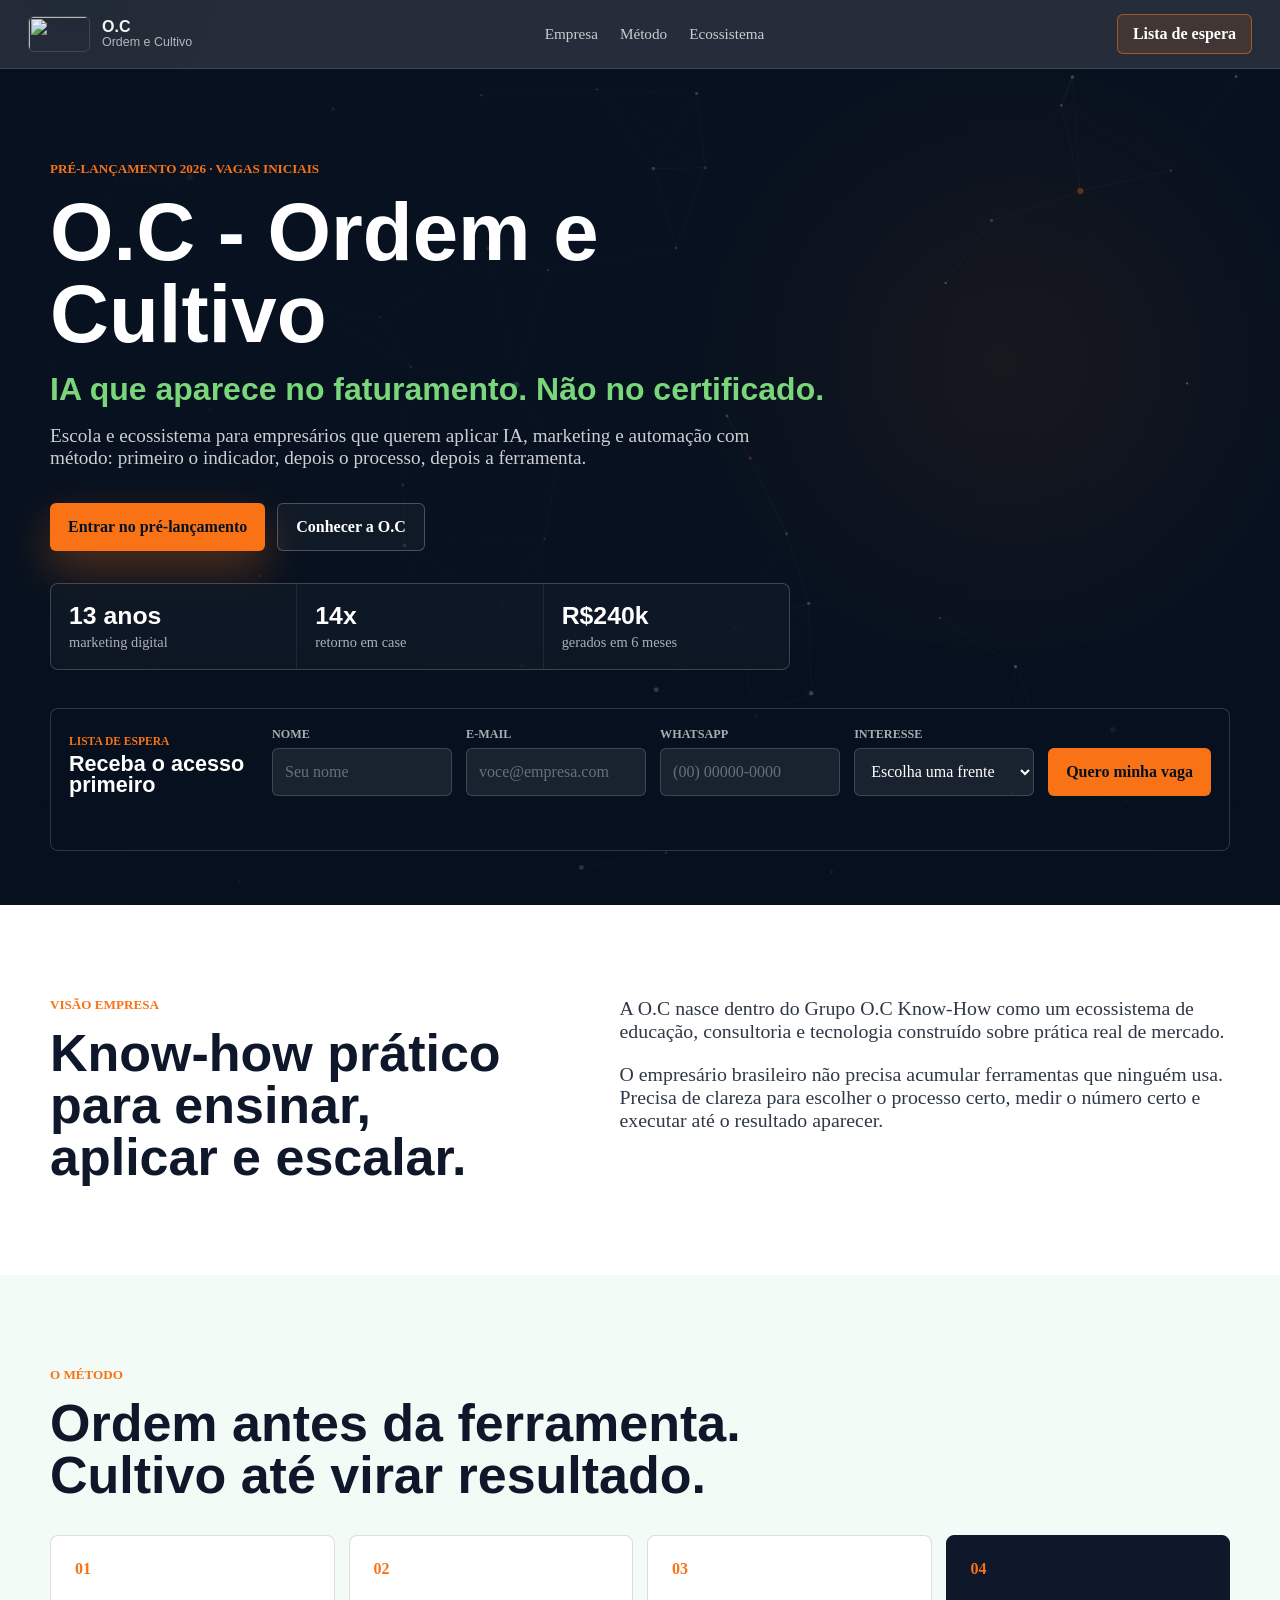
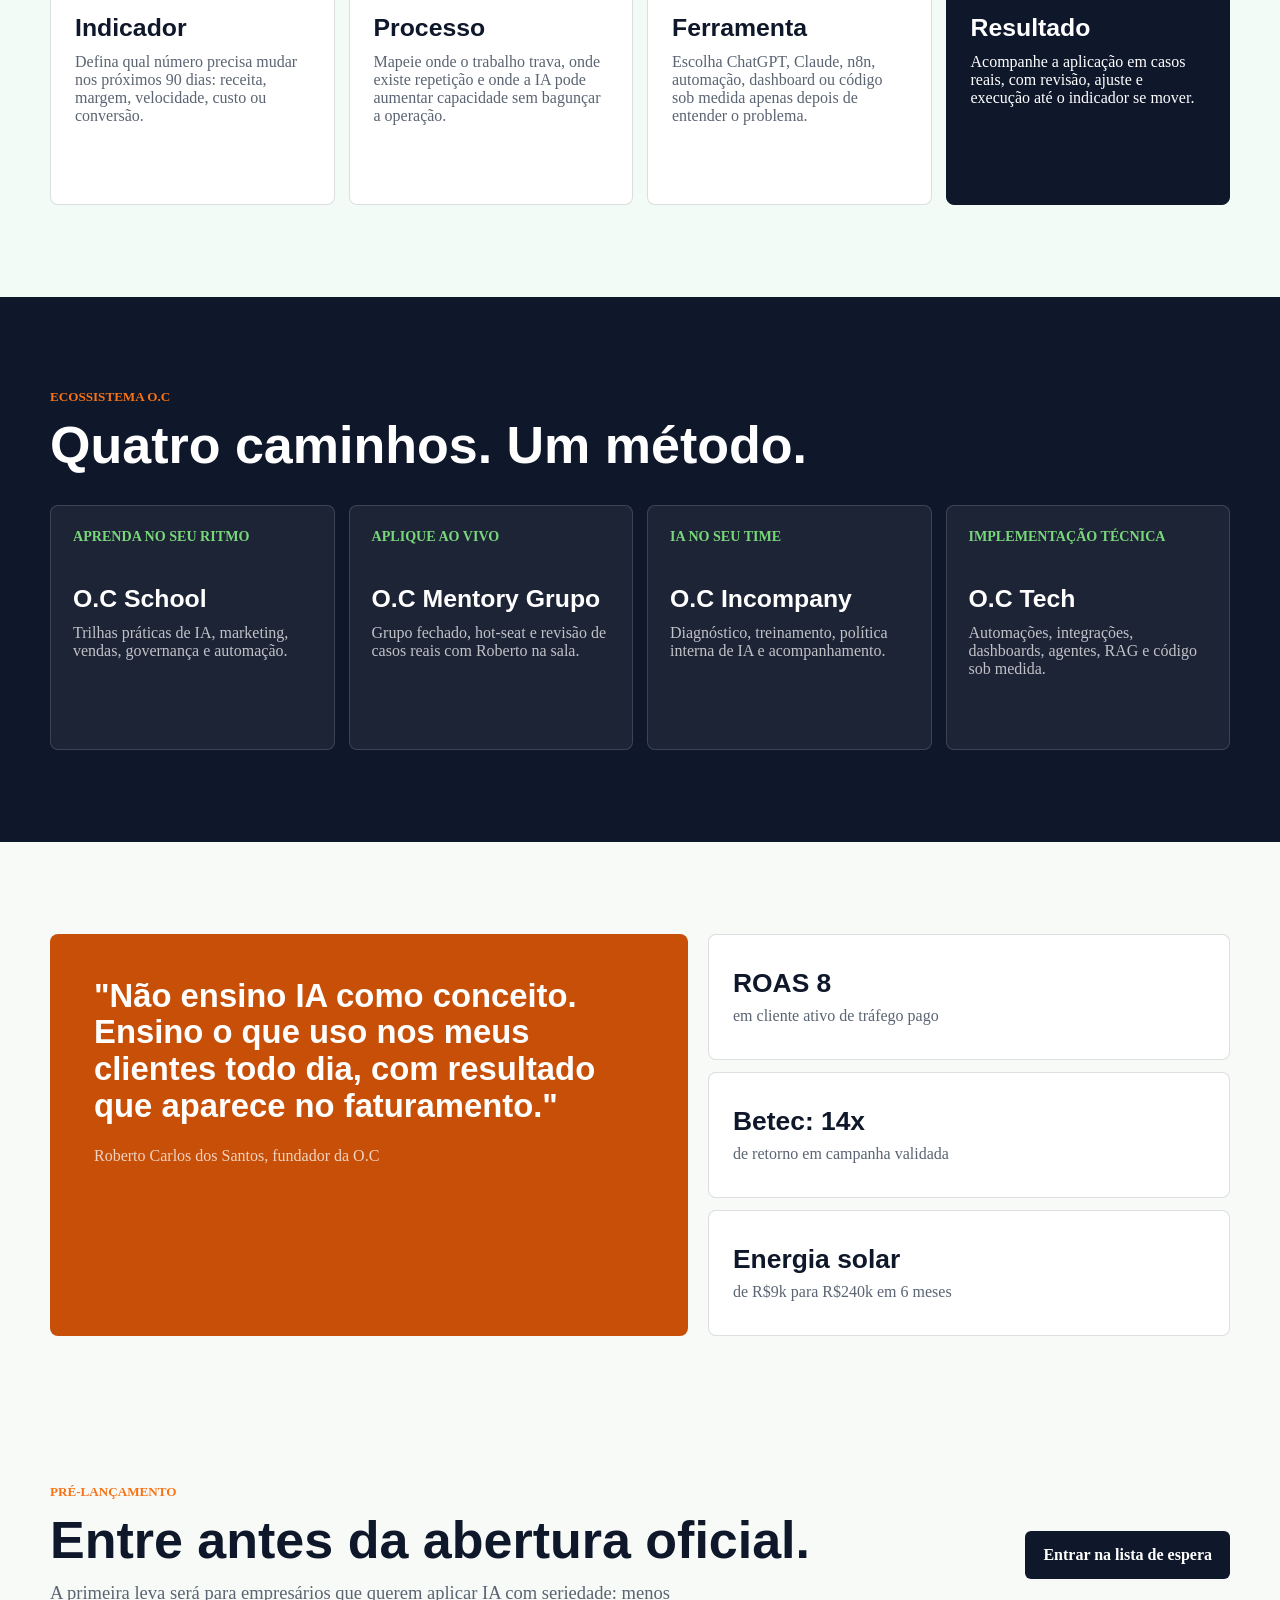
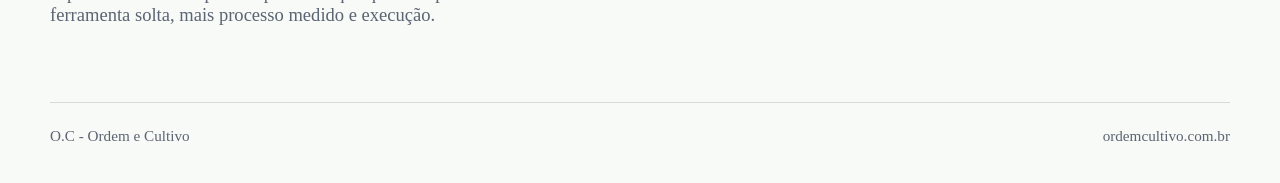
==== index.html @ 0fa4648e "Add files via upload" ====
<!doctype html>
<html lang="pt-BR">
  <head>
    <meta charset="utf-8">
    <meta name="viewport" content="width=device-width, initial-scale=1">
    <title>O.C - Ordem e Cultivo | Pré-lançamento</title>
    <meta
      name="description"
      content="O.C - Ordem e Cultivo: escola de IA, marketing e execução para empresários que querem aplicar, medir e crescer."
    >
    <meta name="theme-color" content="#0f172a">
    <link rel="preload" href="assets/logooc_ia.jpg" as="image">
    <link rel="stylesheet" href="styles.css">
  </head>
  <body>
    <a class="skip-link" href="#prelaunch">Ir para inscrição</a>

    <header class="site-header" aria-label="Cabeçalho">
      <a class="brand" href="#top" aria-label="O.C Ordem e Cultivo">
        <img class="brand-mark" src="assets/logooc_ia.jpg" alt="">
        <span class="brand-copy">
          <strong>O.C</strong>
          <span>Ordem e Cultivo</span>
        </span>
      </a>

      <nav class="site-nav" aria-label="Principal">
        <a href="#empresa">Empresa</a>
        <a href="#metodo">Método</a>
        <a href="#ecossistema">Ecossistema</a>
      </nav>

      <a class="nav-cta" href="#prelaunch">Lista de espera</a>
    </header>

    <main id="top">
      <section class="hero" aria-labelledby="hero-title">
        <canvas id="signalCanvas" class="signal-canvas" aria-hidden="true"></canvas>
        <div class="hero-shade" aria-hidden="true"></div>

        <div class="hero-inner">
          <div class="hero-copy">
            <p class="eyebrow">Pré-lançamento 2026 · vagas iniciais</p>
            <h1 id="hero-title">O.C - Ordem e Cultivo</h1>
            <p class="hero-statement">IA que aparece no faturamento. Não no certificado.</p>
            <p class="hero-text">
              Escola e ecossistema para empresários que querem aplicar IA, marketing e automação com método:
              primeiro o indicador, depois o processo, depois a ferramenta.
            </p>

            <div class="hero-actions" aria-label="Ações principais">
              <a class="primary-button" href="#prelaunch">Entrar no pré-lançamento</a>
              <a class="ghost-button" href="#empresa">Conhecer a O.C</a>
            </div>

            <dl class="metric-strip" aria-label="Provas de autoridade">
              <div>
                <dt>13 anos</dt>
                <dd>marketing digital</dd>
              </div>
              <div>
                <dt>14x</dt>
                <dd>retorno em case</dd>
              </div>
              <div>
                <dt>R$240k</dt>
                <dd>gerados em 6 meses</dd>
              </div>
            </dl>
          </div>

          <form id="prelaunch" class="lead-form" aria-label="Inscrição no pré-lançamento">
            <div class="form-head">
              <p class="form-kicker">Lista de espera</p>
              <h2>Receba o acesso primeiro</h2>
            </div>

            <label>
              <span>Nome</span>
              <input name="name" type="text" autocomplete="name" placeholder="Seu nome" required>
            </label>

            <label>
              <span>E-mail</span>
              <input name="email" type="email" autocomplete="email" placeholder="voce@empresa.com" required>
            </label>

            <label>
              <span>WhatsApp</span>
              <input name="phone" type="tel" autocomplete="tel" placeholder="(00) 00000-0000">
            </label>

            <label>
              <span>Interesse</span>
              <select name="interest" required>
                <option value="">Escolha uma frente</option>
                <option value="O.C School">O.C School</option>
                <option value="O.C Mentory Grupo">O.C Mentory Grupo</option>
                <option value="O.C Incompany">O.C Incompany</option>
                <option value="O.C Tech">O.C Tech</option>
              </select>
            </label>

            <button class="form-button" type="submit">Quero minha vaga</button>
            <p id="formStatus" class="form-status" role="status" aria-live="polite"></p>
          </form>
        </div>
      </section>

      <section id="empresa" class="section company-section" aria-labelledby="company-title">
        <div class="section-grid">
          <div>
            <p class="section-label">Visão empresa</p>
            <h2 id="company-title">Know-how prático para ensinar, aplicar e escalar.</h2>
          </div>
          <div class="section-copy">
            <p>
              A O.C nasce dentro do Grupo O.C Know-How como um ecossistema de educação,
              consultoria e tecnologia construído sobre prática real de mercado.
            </p>
            <p>
              O empresário brasileiro não precisa acumular ferramentas que ninguém usa.
              Precisa de clareza para escolher o processo certo, medir o número certo e executar
              até o resultado aparecer.
            </p>
          </div>
        </div>
      </section>

      <section id="metodo" class="section method-section" aria-labelledby="method-title">
        <div class="section-heading">
          <p class="section-label">O método</p>
          <h2 id="method-title">Ordem antes da ferramenta. Cultivo até virar resultado.</h2>
        </div>

        <div class="method-grid">
          <article class="method-card">
            <span class="card-index">01</span>
            <h3>Indicador</h3>
            <p>Defina qual número precisa mudar nos próximos 90 dias: receita, margem, velocidade, custo ou conversão.</p>
          </article>

          <article class="method-card">
            <span class="card-index">02</span>
            <h3>Processo</h3>
            <p>Mapeie onde o trabalho trava, onde existe repetição e onde a IA pode aumentar capacidade sem bagunçar a operação.</p>
          </article>

          <article class="method-card">
            <span class="card-index">03</span>
            <h3>Ferramenta</h3>
            <p>Escolha ChatGPT, Claude, n8n, automação, dashboard ou código sob medida apenas depois de entender o problema.</p>
          </article>

          <article class="method-card accent-card">
            <span class="card-index">04</span>
            <h3>Resultado</h3>
            <p>Acompanhe a aplicação em casos reais, com revisão, ajuste e execução até o indicador se mover.</p>
          </article>
        </div>
      </section>

      <section id="ecossistema" class="section ecosystem-section" aria-labelledby="ecosystem-title">
        <div class="ecosystem-header">
          <p class="section-label">Ecossistema O.C</p>
          <h2 id="ecosystem-title">Quatro caminhos. Um método.</h2>
        </div>

        <div class="product-rail" aria-label="Produtos O.C">
          <article class="product-card">
            <p>Aprenda no seu ritmo</p>
            <h3>O.C School</h3>
            <span>Trilhas práticas de IA, marketing, vendas, governança e automação.</span>
          </article>

          <article class="product-card">
            <p>Aplique ao vivo</p>
            <h3>O.C Mentory Grupo</h3>
            <span>Grupo fechado, hot-seat e revisão de casos reais com Roberto na sala.</span>
          </article>

          <article class="product-card">
            <p>IA no seu time</p>
            <h3>O.C Incompany</h3>
            <span>Diagnóstico, treinamento, política interna de IA e acompanhamento.</span>
          </article>

          <article class="product-card">
            <p>Implementação técnica</p>
            <h3>O.C Tech</h3>
            <span>Automações, integrações, dashboards, agentes, RAG e código sob medida.</span>
          </article>
        </div>
      </section>

      <section class="section proof-section" aria-label="Provas e posicionamento">
        <div class="proof-panel">
          <p class="quote">
            "Não ensino IA como conceito. Ensino o que uso nos meus clientes todo dia,
            com resultado que aparece no faturamento."
          </p>
          <p class="quote-author">Roberto Carlos dos Santos, fundador da O.C</p>
        </div>

        <div class="proof-list">
          <div>
            <strong>ROAS 8</strong>
            <span>em cliente ativo de tráfego pago</span>
          </div>
          <div>
            <strong>Betec: 14x</strong>
            <span>de retorno em campanha validada</span>
          </div>
          <div>
            <strong>Energia solar</strong>
            <span>de R$9k para R$240k em 6 meses</span>
          </div>
        </div>
      </section>

      <section class="final-cta" aria-labelledby="final-title">
        <div>
          <p class="section-label">Pré-lançamento</p>
          <h2 id="final-title">Entre antes da abertura oficial.</h2>
          <p>
            A primeira leva será para empresários que querem aplicar IA com seriedade:
            menos ferramenta solta, mais processo medido e execução.
          </p>
        </div>
        <a class="primary-button dark-button" href="#prelaunch">Entrar na lista de espera</a>
      </section>
    </main>

    <footer class="site-footer">
      <span>O.C - Ordem e Cultivo</span>
      <span>ordemcultivo.com.br</span>
    </footer>

    <script src="script.js"></script>
  </body>
</html>
---- styles.css ----
:root {
  --navy: #0f172a;
  --navy-deep: #07111f;
  --ink: #111827;
  --muted: #5b6472;
  --paper: #f7faf7;
  --white: #ffffff;
  --orange: #f97316;
  --orange-dark: #c84f08;
  --green: #79d67b;
  --line: rgba(15, 23, 42, 0.14);
  --shadow: 0 28px 90px rgba(7, 17, 31, 0.24);
}

* {
  box-sizing: border-box;
}

html {
  scroll-behavior: smooth;
}

body {
  margin: 0;
  color: var(--ink);
  background: var(--paper);
  font-family: "Aptos", "Segoe UI", system-ui, sans-serif;
  line-height: 1.5;
}

body,
button,
input,
select {
  font: inherit;
}

img {
  display: block;
  max-width: 100%;
}

a {
  color: inherit;
  text-decoration: none;
}

button {
  border: 0;
}

.skip-link {
  position: fixed;
  top: 12px;
  left: 12px;
  z-index: 50;
  transform: translateY(-180%);
  background: var(--white);
  color: var(--navy);
  padding: 10px 14px;
  border-radius: 6px;
  box-shadow: var(--shadow);
}

.skip-link:focus {
  transform: translateY(0);
}

.site-header {
  position: sticky;
  top: 0;
  z-index: 20;
  display: grid;
  grid-template-columns: auto 1fr auto;
  align-items: center;
  gap: 24px;
  padding: 14px 28px;
  color: var(--white);
  background: rgba(7, 17, 31, 0.88);
  border-bottom: 1px solid rgba(255, 255, 255, 0.12);
  backdrop-filter: blur(18px);
}

.brand {
  display: inline-flex;
  align-items: center;
  gap: 12px;
  min-width: 0;
}

.brand-mark {
  width: 62px;
  height: 36px;
  object-fit: cover;
  border-radius: 6px;
  border: 1px solid rgba(255, 255, 255, 0.14);
}

.brand-copy {
  display: grid;
  gap: 0;
  font-family: "Aptos Display", "Bahnschrift", "Segoe UI", sans-serif;
  line-height: 1.1;
}

.brand-copy strong {
  font-size: 1rem;
  font-weight: 800;
}

.brand-copy span {
  color: rgba(255, 255, 255, 0.68);
  font-size: 0.78rem;
}

.site-nav {
  display: flex;
  justify-content: center;
  gap: 22px;
  color: rgba(255, 255, 255, 0.76);
  font-size: 0.95rem;
}

.site-nav a,
.nav-cta {
  transition: color 180ms ease, border-color 180ms ease, background 180ms ease;
}

.site-nav a:hover {
  color: var(--white);
}

.nav-cta {
  justify-self: end;
  padding: 10px 15px;
  border: 1px solid rgba(249, 115, 22, 0.55);
  border-radius: 6px;
  color: var(--white);
  background: rgba(249, 115, 22, 0.13);
  font-weight: 700;
}

.nav-cta:hover {
  background: var(--orange);
  border-color: var(--orange);
}

.hero {
  position: relative;
  isolation: isolate;
  min-height: 86svh;
  overflow: hidden;
  color: var(--white);
  background: var(--navy-deep);
}

.signal-canvas,
.hero-shade {
  position: absolute;
  inset: 0;
  width: 100%;
  height: 100%;
}

.signal-canvas {
  z-index: -3;
}

.hero-shade {
  z-index: -2;
  background:
    linear-gradient(90deg, rgba(7, 17, 31, 0.96), rgba(7, 17, 31, 0.74) 55%, rgba(7, 17, 31, 0.58)),
    radial-gradient(circle at 78% 35%, rgba(249, 115, 22, 0.2), transparent 28%);
}

.hero-inner {
  width: min(1180px, calc(100% - 48px));
  margin: 0 auto;
  padding: 92px 0 54px;
}

.hero-copy {
  max-width: 900px;
}

.eyebrow,
.section-label,
.form-kicker {
  margin: 0 0 14px;
  color: var(--orange);
  font-size: 0.82rem;
  font-weight: 850;
  text-transform: uppercase;
}

h1,
h2,
h3,
p {
  margin-top: 0;
}

h1,
h2,
h3 {
  font-family: "Aptos Display", "Bahnschrift", "Segoe UI", sans-serif;
  line-height: 1;
}

h1 {
  max-width: 780px;
  margin-bottom: 18px;
  font-size: 5.1rem;
  font-weight: 850;
}

.hero-statement {
  max-width: 860px;
  margin-bottom: 18px;
  color: var(--green);
  font-family: "Aptos Display", "Bahnschrift", "Segoe UI", sans-serif;
  font-size: 2rem;
  font-weight: 800;
  line-height: 1.08;
}

.hero-text {
  max-width: 760px;
  margin-bottom: 34px;
  color: rgba(255, 255, 255, 0.8);
  font-size: 1.2rem;
}

.hero-actions {
  display: flex;
  flex-wrap: wrap;
  gap: 12px;
  margin-bottom: 32px;
}

.primary-button,
.ghost-button,
.form-button {
  display: inline-flex;
  align-items: center;
  justify-content: center;
  min-height: 48px;
  padding: 13px 18px;
  border-radius: 6px;
  font-weight: 850;
  cursor: pointer;
}

.primary-button {
  color: var(--navy-deep);
  background: var(--orange);
  box-shadow: 0 18px 45px rgba(249, 115, 22, 0.32);
}

.primary-button:hover,
.form-button:hover {
  background: #ff8a35;
}

.ghost-button {
  color: var(--white);
  border: 1px solid rgba(255, 255, 255, 0.24);
  background: rgba(255, 255, 255, 0.04);
}

.ghost-button:hover {
  border-color: rgba(255, 255, 255, 0.55);
}

.metric-strip {
  display: grid;
  grid-template-columns: repeat(3, minmax(140px, 1fr));
  gap: 1px;
  width: min(740px, 100%);
  margin: 0 0 38px;
  overflow: hidden;
  border: 1px solid rgba(255, 255, 255, 0.13);
  border-radius: 8px;
  background: rgba(255, 255, 255, 0.1);
}

.metric-strip div {
  padding: 18px;
  background: rgba(7, 17, 31, 0.7);
}

.metric-strip dt {
  color: var(--white);
  font-family: "Aptos Display", "Bahnschrift", "Segoe UI", sans-serif;
  font-size: 1.55rem;
  font-weight: 850;
}

.metric-strip dd {
  margin: 4px 0 0;
  color: rgba(255, 255, 255, 0.66);
  font-size: 0.9rem;
}

.lead-form {
  display: grid;
  grid-template-columns: 1.05fr repeat(4, minmax(130px, 1fr)) auto;
  align-items: end;
  gap: 14px;
  width: 100%;
  padding: 18px;
  border: 1px solid rgba(255, 255, 255, 0.16);
  border-radius: 8px;
  background: rgba(7, 17, 31, 0.76);
  box-shadow: var(--shadow);
}

.form-head h2 {
  margin-bottom: 0;
  color: var(--white);
  font-size: 1.35rem;
}

.form-kicker {
  margin-bottom: 6px;
  font-size: 0.72rem;
}

.lead-form label {
  display: grid;
  gap: 6px;
}

.lead-form span {
  color: rgba(255, 255, 255, 0.66);
  font-size: 0.76rem;
  font-weight: 800;
  text-transform: uppercase;
}

.lead-form input,
.lead-form select {
  width: 100%;
  height: 48px;
  min-width: 0;
  color: var(--white);
  background: rgba(255, 255, 255, 0.08);
  border: 1px solid rgba(255, 255, 255, 0.16);
  border-radius: 6px;
  padding: 0 12px;
  outline: none;
}

.lead-form select {
  color-scheme: dark;
}

.lead-form input:focus,
.lead-form select:focus {
  border-color: var(--orange);
  box-shadow: 0 0 0 3px rgba(249, 115, 22, 0.18);
}

.lead-form input::placeholder {
  color: rgba(255, 255, 255, 0.35);
}

.form-button {
  min-width: 156px;
  color: var(--navy-deep);
  background: var(--orange);
}

.form-status {
  grid-column: 1 / -1;
  margin: 0;
  color: var(--green);
  font-size: 0.92rem;
  min-height: 22px;
}

.section {
  padding: 92px 0;
}

.section-grid,
.section-heading,
.method-grid,
.ecosystem-header,
.product-rail,
.proof-section,
.final-cta,
.site-footer {
  width: min(1180px, calc(100% - 48px));
  margin: 0 auto;
}

.section-grid {
  display: grid;
  grid-template-columns: minmax(280px, 0.9fr) minmax(320px, 1.1fr);
  gap: 70px;
  align-items: start;
}

.section h2,
.final-cta h2 {
  margin-bottom: 0;
  color: var(--navy);
  font-size: 3.25rem;
  font-weight: 850;
}

.section-copy {
  color: #2f3847;
  font-size: 1.24rem;
}

.section-copy p:last-child {
  margin-bottom: 0;
}

.company-section {
  background: var(--white);
}

.method-section {
  background: #f2fbf5;
}

.section-heading {
  margin-bottom: 34px;
}

.section-heading h2 {
  max-width: 780px;
}

.method-grid {
  display: grid;
  grid-template-columns: repeat(4, minmax(0, 1fr));
  gap: 14px;
}

.method-card,
.product-card {
  border: 1px solid var(--line);
  border-radius: 8px;
  background: var(--white);
}

.method-card {
  min-height: 270px;
  padding: 24px;
}

.card-index {
  display: inline-block;
  margin-bottom: 38px;
  color: var(--orange);
  font-weight: 900;
}

.method-card h3,
.product-card h3 {
  margin-bottom: 12px;
  color: var(--navy);
  font-size: 1.55rem;
}

.method-card p,
.product-card span {
  color: var(--muted);
}

.accent-card {
  color: var(--white);
  background: var(--navy);
  border-color: var(--navy);
}

.accent-card h3,
.accent-card p {
  color: var(--white);
}

.ecosystem-section {
  color: var(--white);
  background: var(--navy);
}

.ecosystem-header {
  margin-bottom: 34px;
}

.ecosystem-header h2 {
  color: var(--white);
}

.product-rail {
  display: grid;
  grid-template-columns: repeat(4, minmax(0, 1fr));
  gap: 14px;
}

.product-card {
  min-height: 245px;
  padding: 22px;
  background: rgba(255, 255, 255, 0.06);
  border-color: rgba(255, 255, 255, 0.14);
}

.product-card p {
  margin-bottom: 42px;
  color: var(--green);
  font-size: 0.88rem;
  font-weight: 850;
  text-transform: uppercase;
}

.product-card h3,
.product-card span {
  color: var(--white);
}

.product-card span {
  display: block;
  color: rgba(255, 255, 255, 0.72);
}

.proof-section {
  display: grid;
  grid-template-columns: 1.1fr 0.9fr;
  gap: 20px;
  align-items: stretch;
}

.proof-panel {
  padding: 44px;
  color: var(--white);
  background: var(--orange-dark);
  border-radius: 8px;
}

.quote {
  margin-bottom: 22px;
  font-family: "Aptos Display", "Bahnschrift", "Segoe UI", sans-serif;
  font-size: 2.05rem;
  font-weight: 800;
  line-height: 1.12;
}

.quote-author {
  margin-bottom: 0;
  color: rgba(255, 255, 255, 0.75);
}

.proof-list {
  display: grid;
  gap: 12px;
}

.proof-list div {
  display: grid;
  gap: 8px;
  align-content: center;
  min-height: 126px;
  padding: 24px;
  border: 1px solid var(--line);
  border-radius: 8px;
  background: var(--white);
}

.proof-list strong {
  color: var(--navy);
  font-family: "Aptos Display", "Bahnschrift", "Segoe UI", sans-serif;
  font-size: 1.65rem;
}

.proof-list span {
  color: var(--muted);
}

.final-cta {
  display: grid;
  grid-template-columns: minmax(320px, 1fr) auto;
  gap: 26px;
  align-items: center;
  padding: 56px 0 76px;
}

.final-cta p:not(.section-label) {
  max-width: 680px;
  margin: 16px 0 0;
  color: var(--muted);
  font-size: 1.16rem;
}

.dark-button {
  color: var(--white);
  background: var(--navy);
  box-shadow: none;
}

.dark-button:hover {
  background: #1f2937;
}

.site-footer {
  display: flex;
  justify-content: space-between;
  gap: 18px;
  padding: 24px 0 38px;
  color: var(--muted);
  border-top: 1px solid var(--line);
  font-size: 0.95rem;
}

@media (max-width: 1080px) {
  .lead-form {
    grid-template-columns: repeat(2, minmax(0, 1fr));
  }

  .form-head,
  .form-button {
    grid-column: 1 / -1;
  }

  .method-grid,
  .product-rail {
    grid-template-columns: repeat(2, minmax(0, 1fr));
  }
}

@media (max-width: 760px) {
  .site-header {
    grid-template-columns: 1fr auto;
    gap: 14px;
    padding: 12px 18px;
  }

  .site-nav {
    display: none;
  }

  .brand-copy span {
    display: none;
  }

  .hero-inner,
  .section-grid,
  .section-heading,
  .method-grid,
  .ecosystem-header,
  .product-rail,
  .proof-section,
  .final-cta,
  .site-footer {
    width: min(100% - 32px, 1180px);
  }

  .hero-inner {
    padding-top: 64px;
  }

  h1 {
    font-size: 3.15rem;
  }

  .hero-statement {
    font-size: 1.55rem;
  }

  .hero-text {
    font-size: 1.05rem;
  }

  .metric-strip,
  .lead-form,
  .section-grid,
  .proof-section,
  .final-cta {
    grid-template-columns: 1fr;
  }

  .lead-form {
    padding: 16px;
  }

  .section {
    padding: 66px 0;
  }

  .section h2,
  .final-cta h2 {
    font-size: 2.25rem;
  }

  .section-copy {
    font-size: 1.08rem;
  }

  .method-grid,
  .product-rail {
    grid-template-columns: 1fr;
  }

  .method-card,
  .product-card {
    min-height: auto;
  }

  .card-index,
  .product-card p {
    margin-bottom: 22px;
  }

  .proof-panel {
    padding: 28px;
  }

  .quote {
    font-size: 1.6rem;
  }

  .final-cta {
    padding-top: 48px;
  }

  .site-footer {
    flex-direction: column;
  }
}

@media (max-width: 420px) {
  .nav-cta {
    padding: 9px 10px;
    font-size: 0.86rem;
  }

  h1 {
    font-size: 2.55rem;
  }

  .hero-actions {
    display: grid;
  }

  .brand-mark {
    width: 52px;
    height: 32px;
  }
}

@media (prefers-reduced-motion: reduce) {
  *,
  *::before,
  *::after {
    scroll-behavior: auto !important;
    animation-duration: 1ms !important;
    transition-duration: 1ms !important;
  }
}
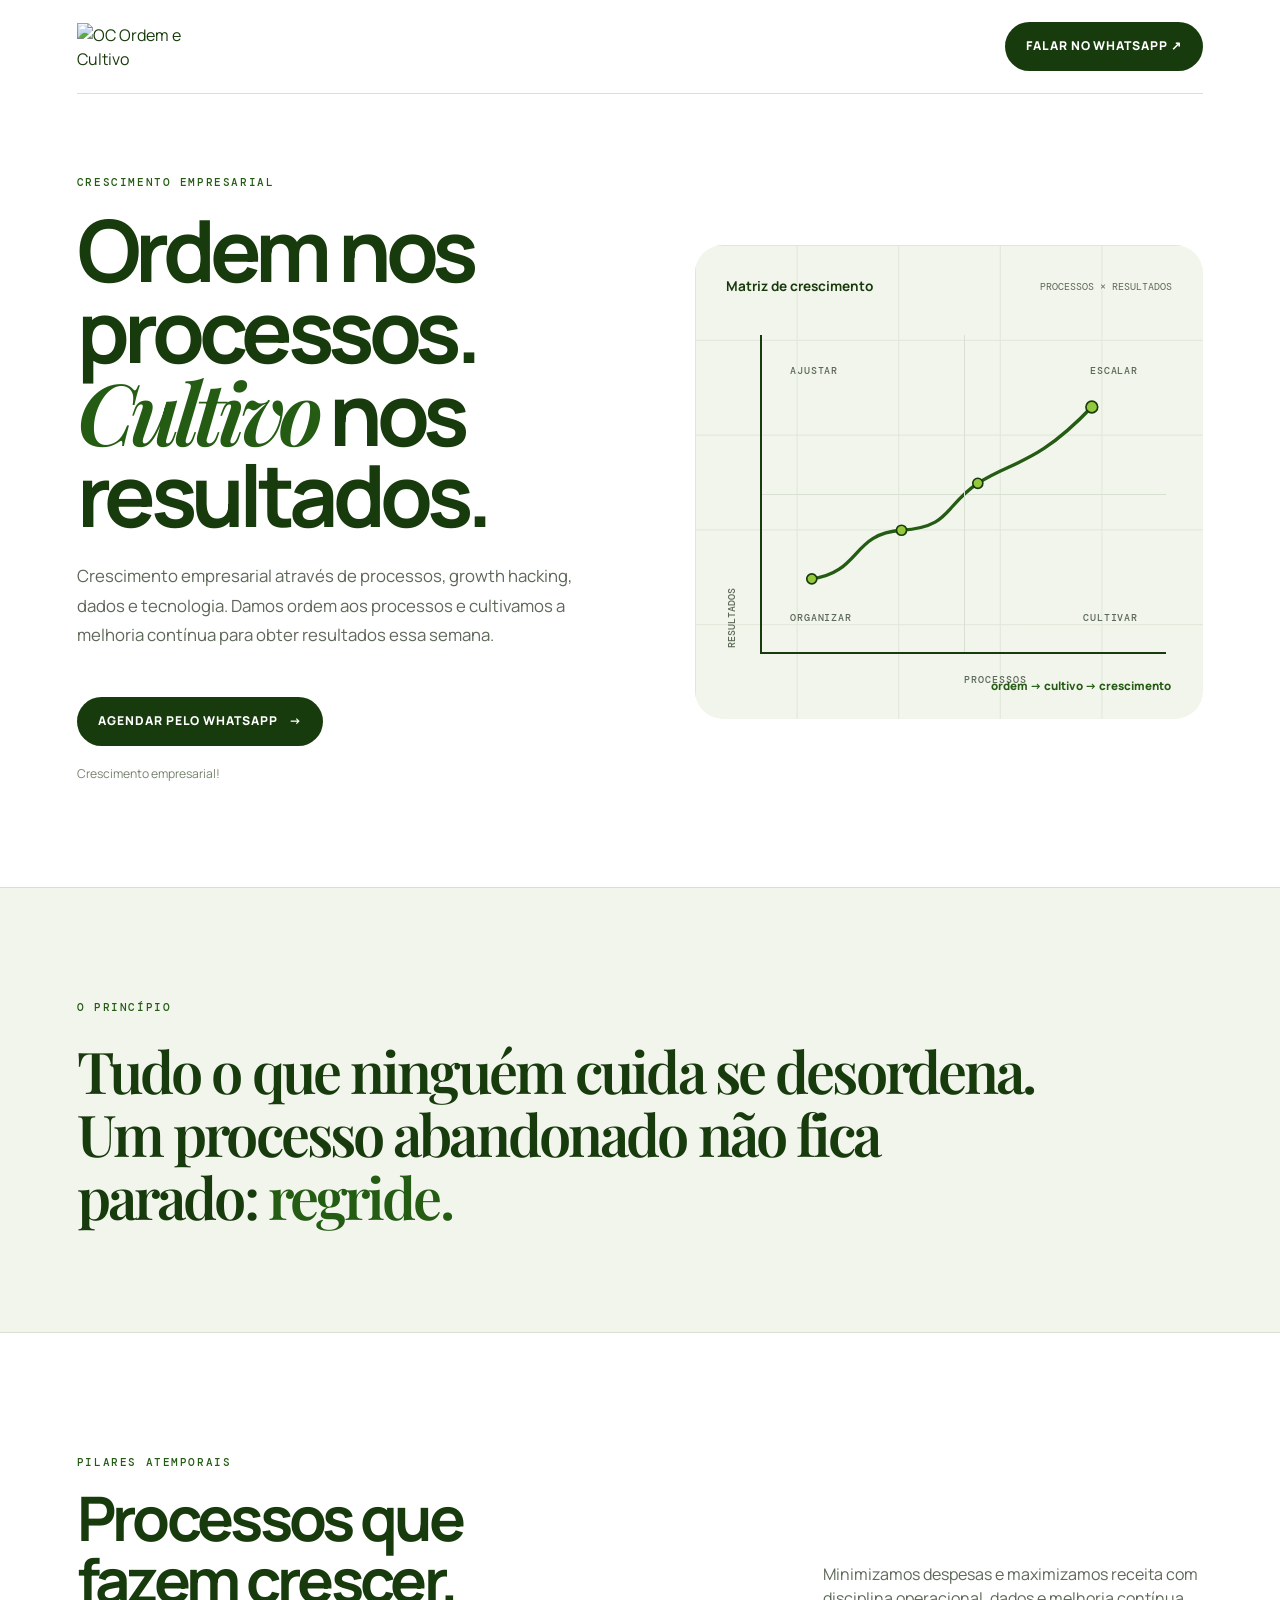
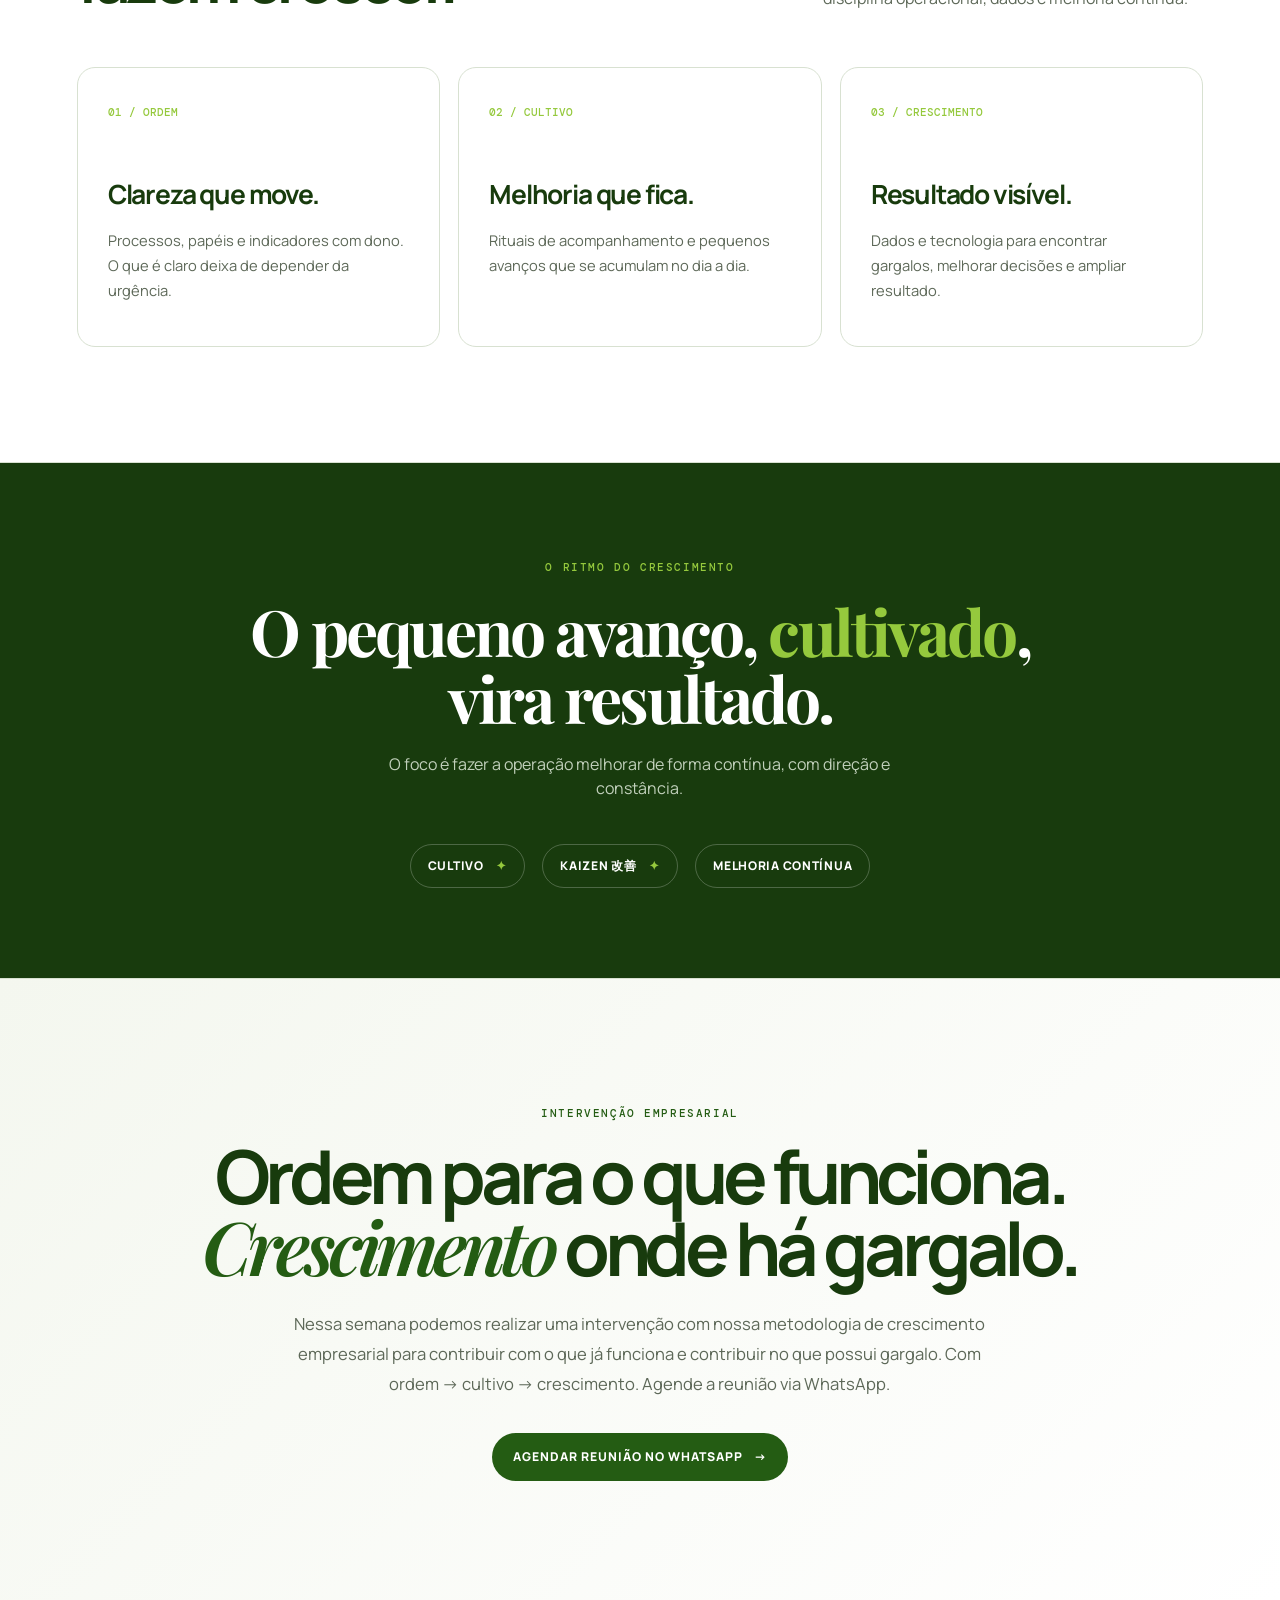
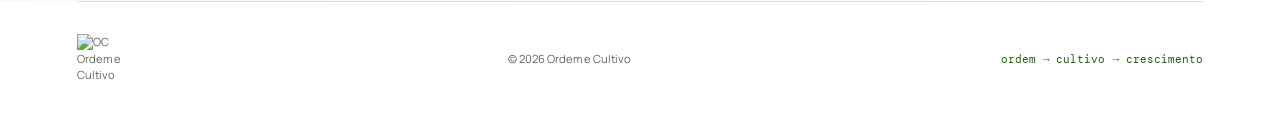
==== commit 3ad03c98: "index" ====
--- a/index.html
+++ b/index.html
@@ -1,241 +1,56 @@
 <!doctype html>
 <html lang="pt-BR">
-  <head>
-    <meta charset="utf-8">
-    <meta name="viewport" content="width=device-width, initial-scale=1">
-    <title>O.C - Ordem e Cultivo | Pré-lançamento</title>
-    <meta
-      name="description"
-      content="O.C - Ordem e Cultivo: escola de IA, marketing e execução para empresários que querem aplicar, medir e crescer."
-    >
-    <meta name="theme-color" content="#0f172a">
-    <link rel="preload" href="assets/logooc_ia.jpg" as="image">
-    <link rel="stylesheet" href="styles.css">
-  </head>
-  <body>
-    <a class="skip-link" href="#prelaunch">Ir para inscrição</a>
-
-    <header class="site-header" aria-label="Cabeçalho">
-      <a class="brand" href="#top" aria-label="O.C Ordem e Cultivo">
-        <img class="brand-mark" src="assets/logooc_ia.jpg" alt="">
-        <span class="brand-copy">
-          <strong>O.C</strong>
-          <span>Ordem e Cultivo</span>
-        </span>
-      </a>
-
-      <nav class="site-nav" aria-label="Principal">
-        <a href="#empresa">Empresa</a>
-        <a href="#metodo">Método</a>
-        <a href="#ecossistema">Ecossistema</a>
-      </nav>
-
-      <a class="nav-cta" href="#prelaunch">Lista de espera</a>
+<head>
+  <meta charset="utf-8">
+  <meta name="viewport" content="width=device-width, initial-scale=1">
+  <meta name="description" content="Crescimento empresarial através de processos, growth hacking, dados e tecnologia.">
+  <title>OC — Ordem e Cultivo</title>
+  <link rel="preconnect" href="https://fonts.googleapis.com">
+  <link rel="preconnect" href="https://fonts.gstatic.com" crossorigin>
+  <link href="https://fonts.googleapis.com/css2?family=DM+Mono:wght@400;500&family=Manrope:wght@400;500;600;700;800&family=Playfair+Display:ital,wght@0,600;0,700;1,600&display=swap" rel="stylesheet">
+  <style>
+    :root{--ink:#183b0d;--green:#245c13;--lime:#95c93d;--soft:#f2f5ec;--line:#d8e1d1;--muted:#5d6858;--white:#fff}
+    *{box-sizing:border-box} html{scroll-behavior:smooth} body{margin:0;background:var(--white);color:var(--ink);font-family:Manrope,sans-serif;line-height:1.5} a{text-decoration:none;color:inherit}
+    .wrap{width:min(1160px,88vw);margin:auto}.eyebrow{font:500 .71rem/1 'DM Mono',monospace;letter-spacing:.14em;text-transform:uppercase;color:var(--green)}
+    nav{height:94px;display:flex;align-items:center;justify-content:space-between;border-bottom:1px solid var(--line)}.brand img{width:115px;height:auto;display:block}.nav-blank{width:115px}.nav-cta,.button{display:inline-flex;align-items:center;gap:11px;background:var(--ink);color:white;padding:15px 21px;border-radius:999px;font-size:.76rem;font-weight:800;letter-spacing:.08em;text-transform:uppercase;transition:transform .2s,background .2s}.nav-cta:hover,.button:hover{background:var(--green);transform:translateY(-2px)}
+    .hero{padding:74px 0 91px;display:grid;grid-template-columns:1.02fr .98fr;gap:7vw;align-items:center}.hero h1{font-size:clamp(3.3rem,6.7vw,6.5rem);line-height:.94;letter-spacing:-.065em;margin:18px 0 26px;max-width:700px}.hero h1 em{font-family:'Playfair Display',serif;font-weight:600;color:var(--green)}.hero p{max-width:580px;color:var(--muted);font-size:1.05rem;line-height:1.75}.hero .button{margin-top:31px}.hero-note{font-size:.76rem!important;margin-top:17px;color:#76826e!important}
+    .matrix{position:relative;min-height:474px;background:var(--soft);border-radius:28px;overflow:hidden;padding:31px}.matrix:before{content:'';position:absolute;inset:0;background-image:linear-gradient(var(--line) 1px,transparent 1px),linear-gradient(90deg,var(--line) 1px,transparent 1px);background-size:20% 20%;opacity:.7}.chart-top,.matrix-content{position:relative}.chart-top{display:flex;justify-content:space-between;align-items:center}.chart-top strong{font-size:.85rem}.chart-top span{font:400 .65rem 'DM Mono',monospace;color:var(--muted)}.axis-y{position:absolute;left:30px;top:106px;bottom:71px;font:500 .63rem 'DM Mono',monospace;color:var(--muted);writing-mode:vertical-rl;transform:rotate(180deg)}.axis-x{position:absolute;bottom:33px;left:53%;font:500 .63rem 'DM Mono',monospace;color:var(--muted);letter-spacing:.1em}.quadrant{position:absolute;inset:90px 37px 65px 65px;border-left:2px solid var(--ink);border-bottom:2px solid var(--ink)}.quadrant:before,.quadrant:after{content:'';position:absolute;background:var(--line)}.quadrant:before{width:100%;height:1px;top:50%}.quadrant:after{height:100%;width:1px;left:50%}.quad-label{position:absolute;font:500 .63rem 'DM Mono',monospace;letter-spacing:.08em;color:var(--muted);text-transform:uppercase}.q1{right:7%;top:9%}.q2{left:7%;top:9%}.q3{left:7%;bottom:9%}.q4{right:7%;bottom:9%}.growth{position:absolute;left:7%;bottom:11%;width:83%;height:77%;overflow:visible}.growth path{fill:none;stroke:var(--green);stroke-width:4;stroke-linecap:round;stroke-linejoin:round}.growth circle{fill:var(--lime);stroke:var(--ink);stroke-width:2}.matrix-caption{position:absolute;right:32px;bottom:25px;font-size:.72rem;font-weight:800;color:var(--green)}
+    section{border-top:1px solid var(--line)}.statement{padding:105px 0;background:var(--soft)}.statement p{font-family:'Playfair Display',serif;font-size:clamp(2.2rem,4.5vw,4.35rem);font-weight:600;letter-spacing:-.05em;line-height:1.09;max-width:980px;margin:22px 0 0}.statement p span{color:var(--green)}
+    .pillars{padding:115px 0}.section-head{display:flex;justify-content:space-between;gap:25px;align-items:end;margin-bottom:57px}.section-head h2{font-size:clamp(2.4rem,4.8vw,4.4rem);line-height:1;letter-spacing:-.06em;margin:15px 0 0}.section-head p{max-width:380px;color:var(--muted);margin:0}.cards{display:grid;grid-template-columns:repeat(3,1fr);gap:18px}.card{border:1px solid var(--line);border-radius:18px;padding:30px;min-height:280px;background:#fff;transition:box-shadow .25s,transform .25s}.card:hover{transform:translateY(-5px);box-shadow:0 18px 42px rgba(24,59,13,.09)}.card-number{font:500 .7rem 'DM Mono',monospace;color:var(--lime)}.card h3{font-size:1.65rem;letter-spacing:-.045em;margin:53px 0 13px}.card p{font-size:.92rem;color:var(--muted);line-height:1.7;margin:0}
+    .kaizen{padding:90px 0;background:var(--ink);color:white;text-align:center}.kaizen h2{font-family:'Playfair Display',serif;font-size:clamp(2.3rem,5vw,4.6rem);line-height:1.05;letter-spacing:-.045em;margin:20px auto;max-width:850px}.kaizen h2 i{color:var(--lime);font-style:normal}.kaizen p{max-width:560px;margin:0 auto;color:#c1d0bb}.kaizen-list{display:flex;justify-content:center;flex-wrap:wrap;gap:17px;margin:44px 0 0}.kaizen-list span{border:1px solid rgba(255,255,255,.23);border-radius:999px;padding:12px 17px;font-size:.75rem;font-weight:800;letter-spacing:.06em;text-transform:uppercase}.kaizen-list b{color:var(--lime);margin-left:10px}
+    .cta{padding:120px 0;text-align:center;background:linear-gradient(135deg,#f4f7ef,#fff)}.cta h2{font-size:clamp(2.9rem,5.8vw,5.4rem);letter-spacing:-.07em;line-height:.95;margin:18px auto 25px;max-width:900px}.cta h2 em{font-family:'Playfair Display',serif;font-weight:600;color:var(--green)}.cta p{color:var(--muted);max-width:700px;margin:0 auto;font-size:1.04rem;line-height:1.8}.cta .button{margin-top:34px;background:var(--green)}.cta .button:hover{background:var(--ink)}
+    footer{padding:32px 0;border-top:1px solid var(--line);display:flex;justify-content:space-between;align-items:center;color:var(--muted);font-size:.7rem}footer img{width:61px;height:auto}footer span{font-family:'DM Mono',monospace;color:var(--green)}
+    @media(max-width:760px){nav{height:78px}.brand img{width:82px}.nav-blank{display:none}.nav-cta{padding:11px 14px;font-size:.63rem}.hero{grid-template-columns:1fr;padding:52px 0 60px;gap:42px}.hero h1{font-size:clamp(3.2rem,15vw,5rem)}.matrix{min-height:380px;padding:22px}.quadrant{inset:75px 25px 50px 48px}.axis-y{left:18px;top:92px}.axis-x{bottom:22px}.statement,.pillars,.cta{padding:75px 0}.section-head{display:block}.section-head p{margin-top:23px}.cards{grid-template-columns:1fr}.card h3{margin-top:28px}.card{min-height:220px}footer{gap:16px}footer p{margin:0}.matrix-caption{right:20px;bottom:17px}}
+  </style>
+</head>
+<body>
+  <nav class="wrap" aria-label="Navegação principal">
+    <a class="brand" href="#inicio" aria-label="Ordem e Cultivo"><img src="Logo OC AI (4).png" alt="OC Ordem e Cultivo"></a>
+    <span class="nav-blank" aria-hidden="true"></span>
+    <a class="nav-cta" href="https://wa.me/5547991653962" target="_blank" rel="noopener">Falar no WhatsApp ↗</a>
+  </nav>
+  <main id="inicio">
+    <header class="hero wrap">
+      <div>
+        <span class="eyebrow">Crescimento empresarial</span>
+        <h1>Ordem nos processos.<br><em>Cultivo</em> nos resultados.</h1>
+        <p>Crescimento empresarial através de processos, growth hacking, dados e tecnologia. Damos ordem aos processos e cultivamos a melhoria contínua para obter resultados essa semana.</p>
+        <a class="button" href="https://wa.me/5547991653962" target="_blank" rel="noopener">Agendar pelo WhatsApp <span>→</span></a>
+        <p class="hero-note">Crescimento empresarial!</p>
+      </div>
+      <div class="matrix" role="img" aria-label="Matriz de crescimento empresarial com eixo de processos e resultados">
+        <div class="chart-top"><strong>Matriz de crescimento</strong><span>PROCESSOS × RESULTADOS</span></div>
+        <span class="axis-y">RESULTADOS</span><span class="axis-x">PROCESSOS</span>
+        <div class="quadrant"><span class="quad-label q1">Escalar</span><span class="quad-label q2">Ajustar</span><span class="quad-label q3">Organizar</span><span class="quad-label q4">Cultivar</span>
+          <svg class="growth" viewBox="0 0 400 270" aria-hidden="true"><path d="M26 235 C85 227,73 181,133 177 S183 148,224 121 S293 100,360 30"/><circle cx="26" cy="235" r="6"/><circle cx="133" cy="177" r="6"/><circle cx="224" cy="121" r="6"/><circle cx="360" cy="30" r="7"/></svg>
+        </div><span class="matrix-caption">ordem → cultivo → crescimento</span>
+      </div>
     </header>
-
-    <main id="top">
-      <section class="hero" aria-labelledby="hero-title">
-        <canvas id="signalCanvas" class="signal-canvas" aria-hidden="true"></canvas>
-        <div class="hero-shade" aria-hidden="true"></div>
-
-        <div class="hero-inner">
-          <div class="hero-copy">
-            <p class="eyebrow">Pré-lançamento 2026 · vagas iniciais</p>
-            <h1 id="hero-title">O.C - Ordem e Cultivo</h1>
-            <p class="hero-statement">IA que aparece no faturamento. Não no certificado.</p>
-            <p class="hero-text">
-              Escola e ecossistema para empresários que querem aplicar IA, marketing e automação com método:
-              primeiro o indicador, depois o processo, depois a ferramenta.
-            </p>
-
-            <div class="hero-actions" aria-label="Ações principais">
-              <a class="primary-button" href="#prelaunch">Entrar no pré-lançamento</a>
-              <a class="ghost-button" href="#empresa">Conhecer a O.C</a>
-            </div>
-
-            <dl class="metric-strip" aria-label="Provas de autoridade">
-              <div>
-                <dt>13 anos</dt>
-                <dd>marketing digital</dd>
-              </div>
-              <div>
-                <dt>14x</dt>
-                <dd>retorno em case</dd>
-              </div>
-              <div>
-                <dt>R$240k</dt>
-                <dd>gerados em 6 meses</dd>
-              </div>
-            </dl>
-          </div>
-
-          <form id="prelaunch" class="lead-form" aria-label="Inscrição no pré-lançamento">
-            <div class="form-head">
-              <p class="form-kicker">Lista de espera</p>
-              <h2>Receba o acesso primeiro</h2>
-            </div>
-
-            <label>
-              <span>Nome</span>
-              <input name="name" type="text" autocomplete="name" placeholder="Seu nome" required>
-            </label>
-
-            <label>
-              <span>E-mail</span>
-              <input name="email" type="email" autocomplete="email" placeholder="voce@empresa.com" required>
-            </label>
-
-            <label>
-              <span>WhatsApp</span>
-              <input name="phone" type="tel" autocomplete="tel" placeholder="(00) 00000-0000">
-            </label>
-
-            <label>
-              <span>Interesse</span>
-              <select name="interest" required>
-                <option value="">Escolha uma frente</option>
-                <option value="O.C School">O.C School</option>
-                <option value="O.C Mentory Grupo">O.C Mentory Grupo</option>
-                <option value="O.C Incompany">O.C Incompany</option>
-                <option value="O.C Tech">O.C Tech</option>
-              </select>
-            </label>
-
-            <button class="form-button" type="submit">Quero minha vaga</button>
-            <p id="formStatus" class="form-status" role="status" aria-live="polite"></p>
-          </form>
-        </div>
-      </section>
-
-      <section id="empresa" class="section company-section" aria-labelledby="company-title">
-        <div class="section-grid">
-          <div>
-            <p class="section-label">Visão empresa</p>
-            <h2 id="company-title">Know-how prático para ensinar, aplicar e escalar.</h2>
-          </div>
-          <div class="section-copy">
-            <p>
-              A O.C nasce dentro do Grupo O.C Know-How como um ecossistema de educação,
-              consultoria e tecnologia construído sobre prática real de mercado.
-            </p>
-            <p>
-              O empresário brasileiro não precisa acumular ferramentas que ninguém usa.
-              Precisa de clareza para escolher o processo certo, medir o número certo e executar
-              até o resultado aparecer.
-            </p>
-          </div>
-        </div>
-      </section>
-
-      <section id="metodo" class="section method-section" aria-labelledby="method-title">
-        <div class="section-heading">
-          <p class="section-label">O método</p>
-          <h2 id="method-title">Ordem antes da ferramenta. Cultivo até virar resultado.</h2>
-        </div>
-
-        <div class="method-grid">
-          <article class="method-card">
-            <span class="card-index">01</span>
-            <h3>Indicador</h3>
-            <p>Defina qual número precisa mudar nos próximos 90 dias: receita, margem, velocidade, custo ou conversão.</p>
-          </article>
-
-          <article class="method-card">
-            <span class="card-index">02</span>
-            <h3>Processo</h3>
-            <p>Mapeie onde o trabalho trava, onde existe repetição e onde a IA pode aumentar capacidade sem bagunçar a operação.</p>
-          </article>
-
-          <article class="method-card">
-            <span class="card-index">03</span>
-            <h3>Ferramenta</h3>
-            <p>Escolha ChatGPT, Claude, n8n, automação, dashboard ou código sob medida apenas depois de entender o problema.</p>
-          </article>
-
-          <article class="method-card accent-card">
-            <span class="card-index">04</span>
-            <h3>Resultado</h3>
-            <p>Acompanhe a aplicação em casos reais, com revisão, ajuste e execução até o indicador se mover.</p>
-          </article>
-        </div>
-      </section>
-
-      <section id="ecossistema" class="section ecosystem-section" aria-labelledby="ecosystem-title">
-        <div class="ecosystem-header">
-          <p class="section-label">Ecossistema O.C</p>
-          <h2 id="ecosystem-title">Quatro caminhos. Um método.</h2>
-        </div>
-
-        <div class="product-rail" aria-label="Produtos O.C">
-          <article class="product-card">
-            <p>Aprenda no seu ritmo</p>
-            <h3>O.C School</h3>
-            <span>Trilhas práticas de IA, marketing, vendas, governança e automação.</span>
-          </article>
-
-          <article class="product-card">
-            <p>Aplique ao vivo</p>
-            <h3>O.C Mentory Grupo</h3>
-            <span>Grupo fechado, hot-seat e revisão de casos reais com Roberto na sala.</span>
-          </article>
-
-          <article class="product-card">
-            <p>IA no seu time</p>
-            <h3>O.C Incompany</h3>
-            <span>Diagnóstico, treinamento, política interna de IA e acompanhamento.</span>
-          </article>
-
-          <article class="product-card">
-            <p>Implementação técnica</p>
-            <h3>O.C Tech</h3>
-            <span>Automações, integrações, dashboards, agentes, RAG e código sob medida.</span>
-          </article>
-        </div>
-      </section>
-
-      <section class="section proof-section" aria-label="Provas e posicionamento">
-        <div class="proof-panel">
-          <p class="quote">
-            "Não ensino IA como conceito. Ensino o que uso nos meus clientes todo dia,
-            com resultado que aparece no faturamento."
-          </p>
-          <p class="quote-author">Roberto Carlos dos Santos, fundador da O.C</p>
-        </div>
-
-        <div class="proof-list">
-          <div>
-            <strong>ROAS 8</strong>
-            <span>em cliente ativo de tráfego pago</span>
-          </div>
-          <div>
-            <strong>Betec: 14x</strong>
-            <span>de retorno em campanha validada</span>
-          </div>
-          <div>
-            <strong>Energia solar</strong>
-            <span>de R$9k para R$240k em 6 meses</span>
-          </div>
-        </div>
-      </section>
-
-      <section class="final-cta" aria-labelledby="final-title">
-        <div>
-          <p class="section-label">Pré-lançamento</p>
-          <h2 id="final-title">Entre antes da abertura oficial.</h2>
-          <p>
-            A primeira leva será para empresários que querem aplicar IA com seriedade:
-            menos ferramenta solta, mais processo medido e execução.
-          </p>
-        </div>
-        <a class="primary-button dark-button" href="#prelaunch">Entrar na lista de espera</a>
-      </section>
-    </main>
-
-    <footer class="site-footer">
-      <span>O.C - Ordem e Cultivo</span>
-      <span>ordemcultivo.com.br</span>
-    </footer>
-
-    <script src="script.js"></script>
-  </body>
+    <section class="statement"><div class="wrap"><span class="eyebrow">O princípio</span><p>Tudo o que ninguém cuida se desordena. Um processo abandonado não fica parado: <span>regride.</span></p></div></section>
+    <section class="pillars"><div class="wrap"><div class="section-head"><div><span class="eyebrow">Pilares atemporais</span><h2>Processos que<br>fazem crescer.</h2></div><p>Minimizamos despesas e maximizamos receita com disciplina operacional, dados e melhoria contínua.</p></div><div class="cards"><article class="card"><span class="card-number">01 / ORDEM</span><h3>Clareza que move.</h3><p>Processos, papéis e indicadores com dono. O que é claro deixa de depender da urgência.</p></article><article class="card"><span class="card-number">02 / CULTIVO</span><h3>Melhoria que fica.</h3><p>Rituais de acompanhamento e pequenos avanços que se acumulam no dia a dia.</p></article><article class="card"><span class="card-number">03 / CRESCIMENTO</span><h3>Resultado visível.</h3><p>Dados e tecnologia para encontrar gargalos, melhorar decisões e ampliar resultado.</p></article></div></div></section>
+    <section class="kaizen"><div class="wrap"><span class="eyebrow" style="color:#95c93d">O ritmo do crescimento</span><h2>O pequeno avanço, <i>cultivado</i>, vira resultado.</h2><p>O foco é fazer a operação melhorar de forma contínua, com direção e constância.</p><div class="kaizen-list"><span>Cultivo <b>✦</b></span><span>Kaizen 改善 <b>✦</b></span><span>Melhoria contínua</span></div></div></section>
+    <section class="cta" id="contato"><div class="wrap"><span class="eyebrow">Intervenção empresarial</span><h2>Ordem para o que funciona.<br><em>Crescimento</em> onde há gargalo.</h2><p>Nessa semana podemos realizar uma intervenção com nossa metodologia de crescimento empresarial para contribuir com o que já funciona e contribuir no que possui gargalo. Com ordem → cultivo → crescimento. Agende a reunião via WhatsApp.</p><a class="button" href="https://wa.me/5547991653962" target="_blank" rel="noopener">Agendar reunião no WhatsApp <span>→</span></a></div></section>
+  </main>
+  <footer class="wrap"><img src="Logo OC AI (4).png" alt="OC Ordem e Cultivo"><p>© 2026 Ordem e Cultivo</p><span>ordem → cultivo → crescimento</span></footer>
+</body>
 </html>
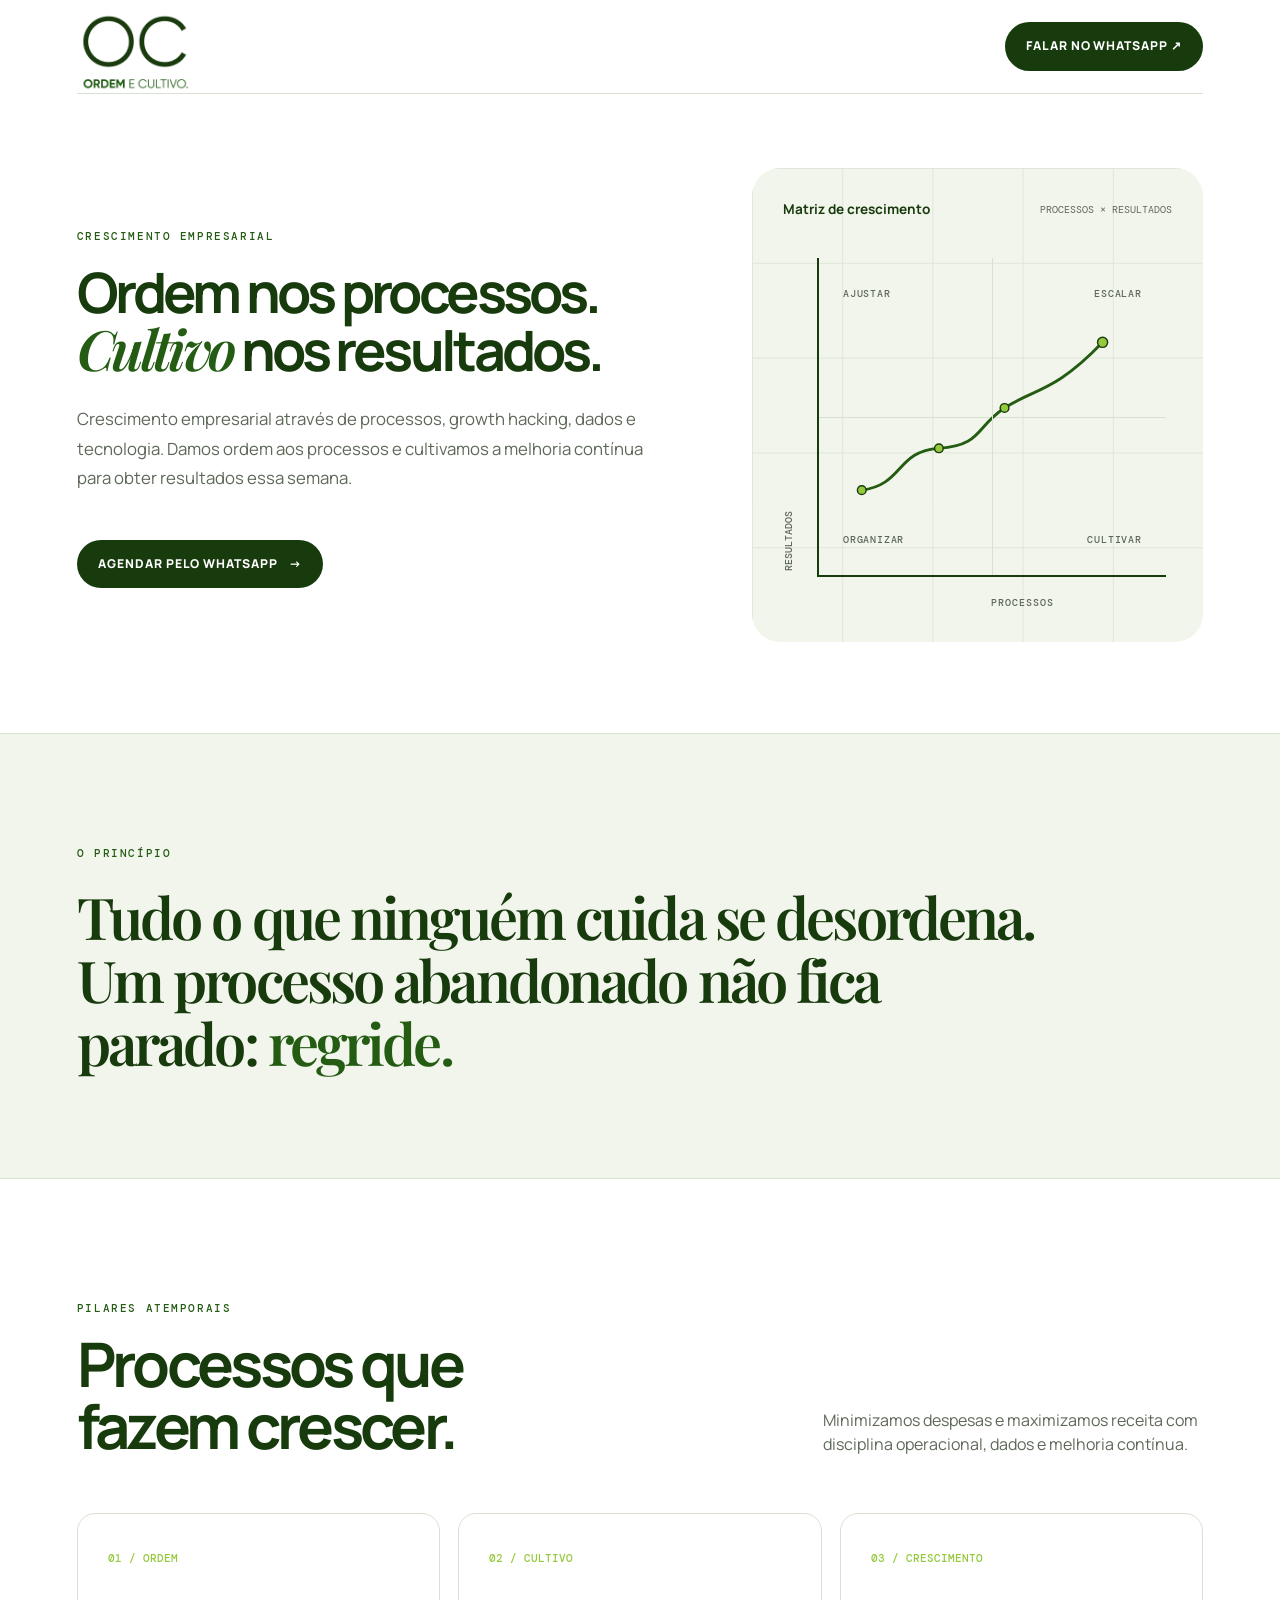
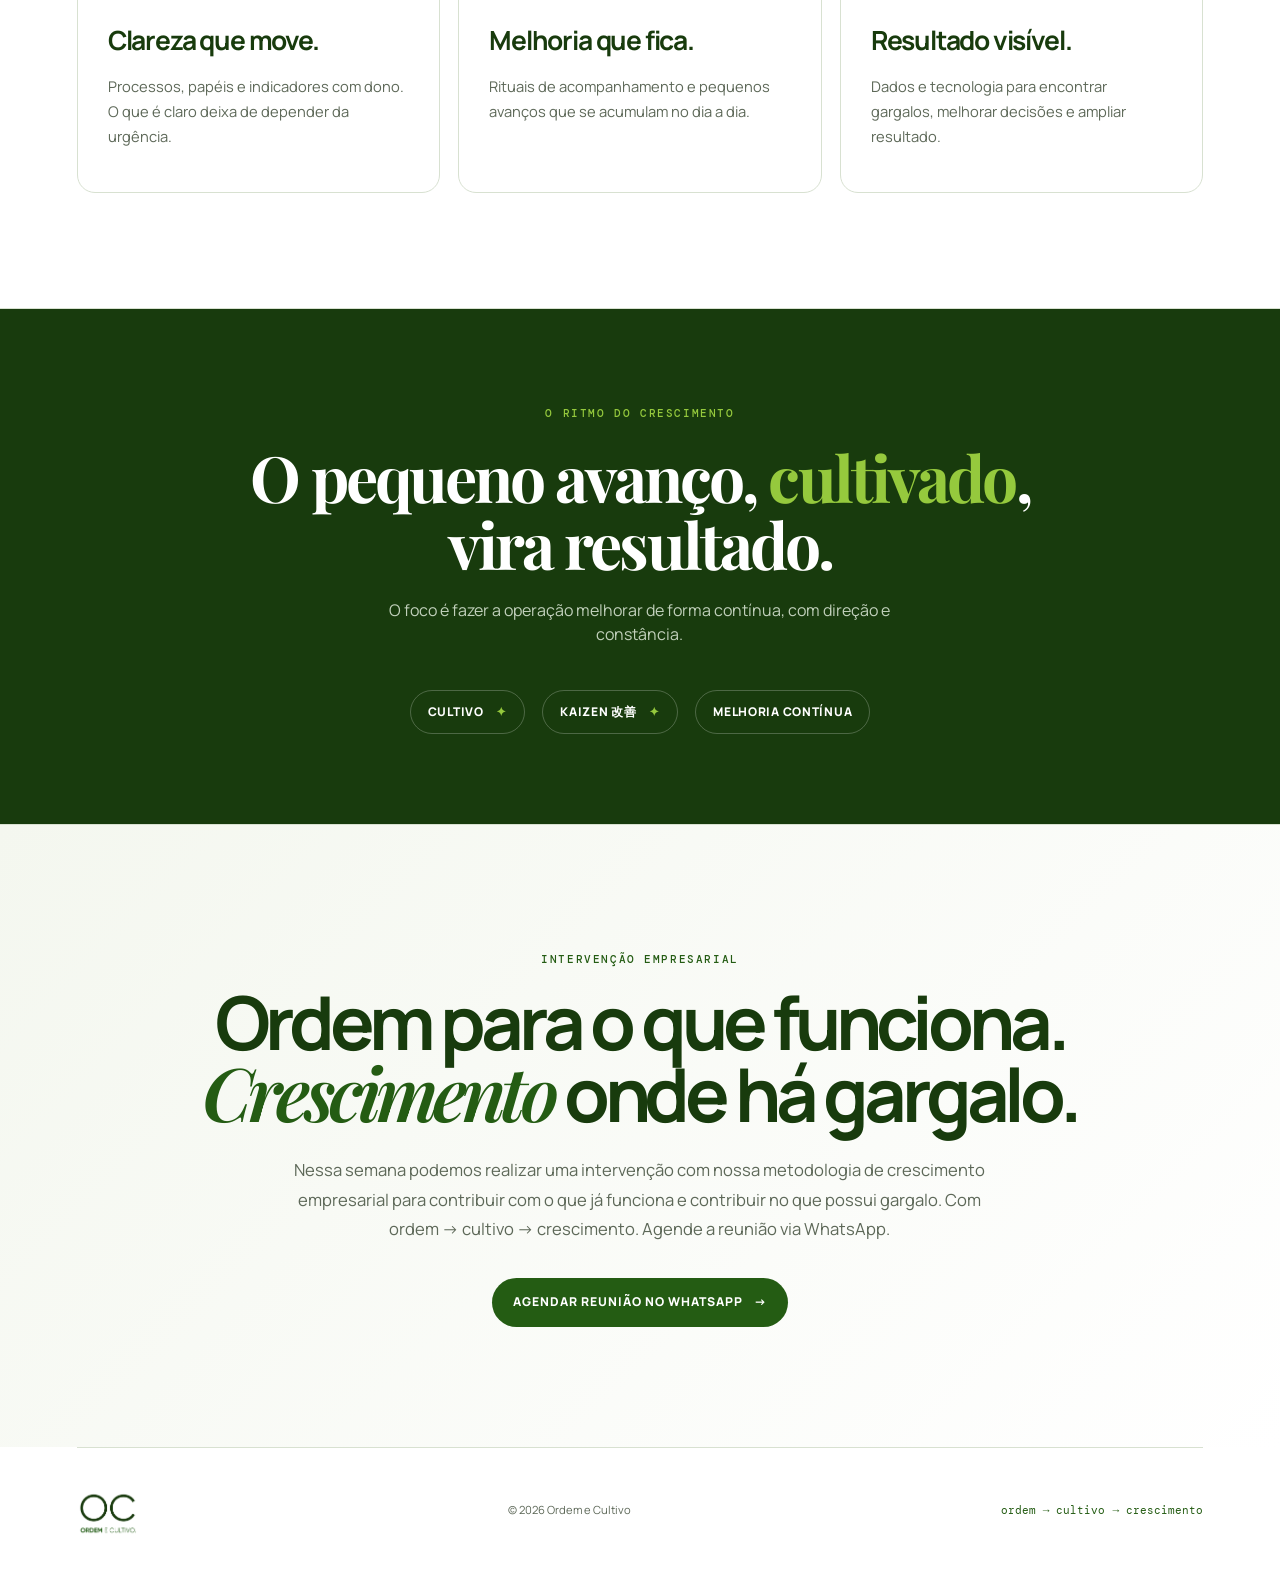
==== commit fb76a833: "Add files via upload" ====
--- a/index.html
+++ b/index.html
@@ -13,7 +13,7 @@
     *{box-sizing:border-box} html{scroll-behavior:smooth} body{margin:0;background:var(--white);color:var(--ink);font-family:Manrope,sans-serif;line-height:1.5} a{text-decoration:none;color:inherit}
     .wrap{width:min(1160px,88vw);margin:auto}.eyebrow{font:500 .71rem/1 'DM Mono',monospace;letter-spacing:.14em;text-transform:uppercase;color:var(--green)}
     nav{height:94px;display:flex;align-items:center;justify-content:space-between;border-bottom:1px solid var(--line)}.brand img{width:115px;height:auto;display:block}.nav-blank{width:115px}.nav-cta,.button{display:inline-flex;align-items:center;gap:11px;background:var(--ink);color:white;padding:15px 21px;border-radius:999px;font-size:.76rem;font-weight:800;letter-spacing:.08em;text-transform:uppercase;transition:transform .2s,background .2s}.nav-cta:hover,.button:hover{background:var(--green);transform:translateY(-2px)}
-    .hero{padding:74px 0 91px;display:grid;grid-template-columns:1.02fr .98fr;gap:7vw;align-items:center}.hero h1{font-size:clamp(3.3rem,6.7vw,6.5rem);line-height:.94;letter-spacing:-.065em;margin:18px 0 26px;max-width:700px}.hero h1 em{font-family:'Playfair Display',serif;font-weight:600;color:var(--green)}.hero p{max-width:580px;color:var(--muted);font-size:1.05rem;line-height:1.75}.hero .button{margin-top:31px}.hero-note{font-size:.76rem!important;margin-top:17px;color:#76826e!important}
+    .hero{padding:74px 0 91px;display:grid;grid-template-columns:1.15fr .85fr;gap:5vw;align-items:center}.hero h1{font-size:clamp(3.2rem,4.35vw,4.8rem);line-height:1.01;letter-spacing:-.065em;margin:18px 0 26px;max-width:780px}.hero h1 em{font-family:'Playfair Display',serif;font-weight:600;color:var(--green)}.hero p{max-width:580px;color:var(--muted);font-size:1.05rem;line-height:1.75}.hero .button{margin-top:31px}.hero-note{font-size:.76rem!important;margin-top:17px;color:#76826e!important}
     .matrix{position:relative;min-height:474px;background:var(--soft);border-radius:28px;overflow:hidden;padding:31px}.matrix:before{content:'';position:absolute;inset:0;background-image:linear-gradient(var(--line) 1px,transparent 1px),linear-gradient(90deg,var(--line) 1px,transparent 1px);background-size:20% 20%;opacity:.7}.chart-top,.matrix-content{position:relative}.chart-top{display:flex;justify-content:space-between;align-items:center}.chart-top strong{font-size:.85rem}.chart-top span{font:400 .65rem 'DM Mono',monospace;color:var(--muted)}.axis-y{position:absolute;left:30px;top:106px;bottom:71px;font:500 .63rem 'DM Mono',monospace;color:var(--muted);writing-mode:vertical-rl;transform:rotate(180deg)}.axis-x{position:absolute;bottom:33px;left:53%;font:500 .63rem 'DM Mono',monospace;color:var(--muted);letter-spacing:.1em}.quadrant{position:absolute;inset:90px 37px 65px 65px;border-left:2px solid var(--ink);border-bottom:2px solid var(--ink)}.quadrant:before,.quadrant:after{content:'';position:absolute;background:var(--line)}.quadrant:before{width:100%;height:1px;top:50%}.quadrant:after{height:100%;width:1px;left:50%}.quad-label{position:absolute;font:500 .63rem 'DM Mono',monospace;letter-spacing:.08em;color:var(--muted);text-transform:uppercase}.q1{right:7%;top:9%}.q2{left:7%;top:9%}.q3{left:7%;bottom:9%}.q4{right:7%;bottom:9%}.growth{position:absolute;left:7%;bottom:11%;width:83%;height:77%;overflow:visible}.growth path{fill:none;stroke:var(--green);stroke-width:4;stroke-linecap:round;stroke-linejoin:round}.growth circle{fill:var(--lime);stroke:var(--ink);stroke-width:2}.matrix-caption{position:absolute;right:32px;bottom:25px;font-size:.72rem;font-weight:800;color:var(--green)}
     section{border-top:1px solid var(--line)}.statement{padding:105px 0;background:var(--soft)}.statement p{font-family:'Playfair Display',serif;font-size:clamp(2.2rem,4.5vw,4.35rem);font-weight:600;letter-spacing:-.05em;line-height:1.09;max-width:980px;margin:22px 0 0}.statement p span{color:var(--green)}
     .pillars{padding:115px 0}.section-head{display:flex;justify-content:space-between;gap:25px;align-items:end;margin-bottom:57px}.section-head h2{font-size:clamp(2.4rem,4.8vw,4.4rem);line-height:1;letter-spacing:-.06em;margin:15px 0 0}.section-head p{max-width:380px;color:var(--muted);margin:0}.cards{display:grid;grid-template-columns:repeat(3,1fr);gap:18px}.card{border:1px solid var(--line);border-radius:18px;padding:30px;min-height:280px;background:#fff;transition:box-shadow .25s,transform .25s}.card:hover{transform:translateY(-5px);box-shadow:0 18px 42px rgba(24,59,13,.09)}.card-number{font:500 .7rem 'DM Mono',monospace;color:var(--lime)}.card h3{font-size:1.65rem;letter-spacing:-.045em;margin:53px 0 13px}.card p{font-size:.92rem;color:var(--muted);line-height:1.7;margin:0}
@@ -36,14 +36,13 @@
         <h1>Ordem nos processos.<br><em>Cultivo</em> nos resultados.</h1>
         <p>Crescimento empresarial através de processos, growth hacking, dados e tecnologia. Damos ordem aos processos e cultivamos a melhoria contínua para obter resultados essa semana.</p>
         <a class="button" href="https://wa.me/5547991653962" target="_blank" rel="noopener">Agendar pelo WhatsApp <span>→</span></a>
-        <p class="hero-note">Crescimento empresarial!</p>
       </div>
       <div class="matrix" role="img" aria-label="Matriz de crescimento empresarial com eixo de processos e resultados">
         <div class="chart-top"><strong>Matriz de crescimento</strong><span>PROCESSOS × RESULTADOS</span></div>
         <span class="axis-y">RESULTADOS</span><span class="axis-x">PROCESSOS</span>
         <div class="quadrant"><span class="quad-label q1">Escalar</span><span class="quad-label q2">Ajustar</span><span class="quad-label q3">Organizar</span><span class="quad-label q4">Cultivar</span>
           <svg class="growth" viewBox="0 0 400 270" aria-hidden="true"><path d="M26 235 C85 227,73 181,133 177 S183 148,224 121 S293 100,360 30"/><circle cx="26" cy="235" r="6"/><circle cx="133" cy="177" r="6"/><circle cx="224" cy="121" r="6"/><circle cx="360" cy="30" r="7"/></svg>
-        </div><span class="matrix-caption">ordem → cultivo → crescimento</span>
+        </div>
       </div>
     </header>
     <section class="statement"><div class="wrap"><span class="eyebrow">O princípio</span><p>Tudo o que ninguém cuida se desordena. Um processo abandonado não fica parado: <span>regride.</span></p></div></section>
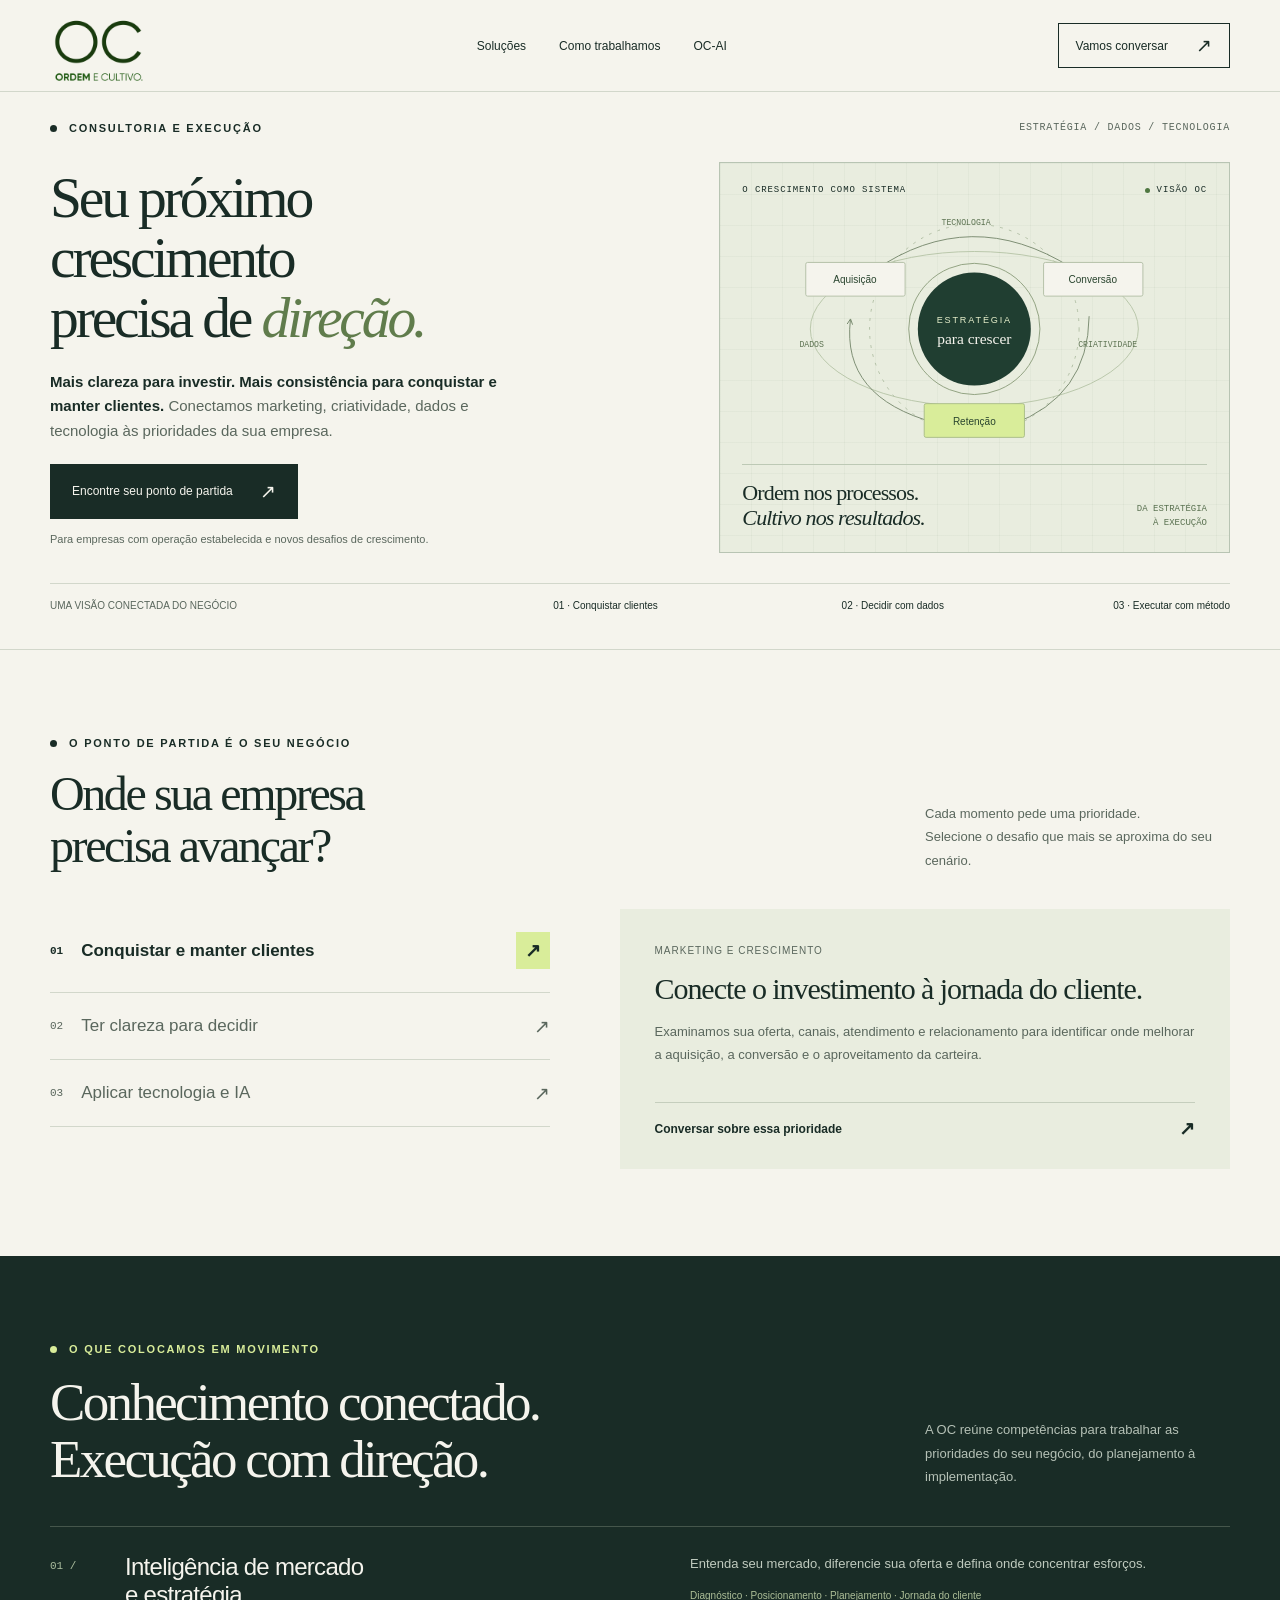
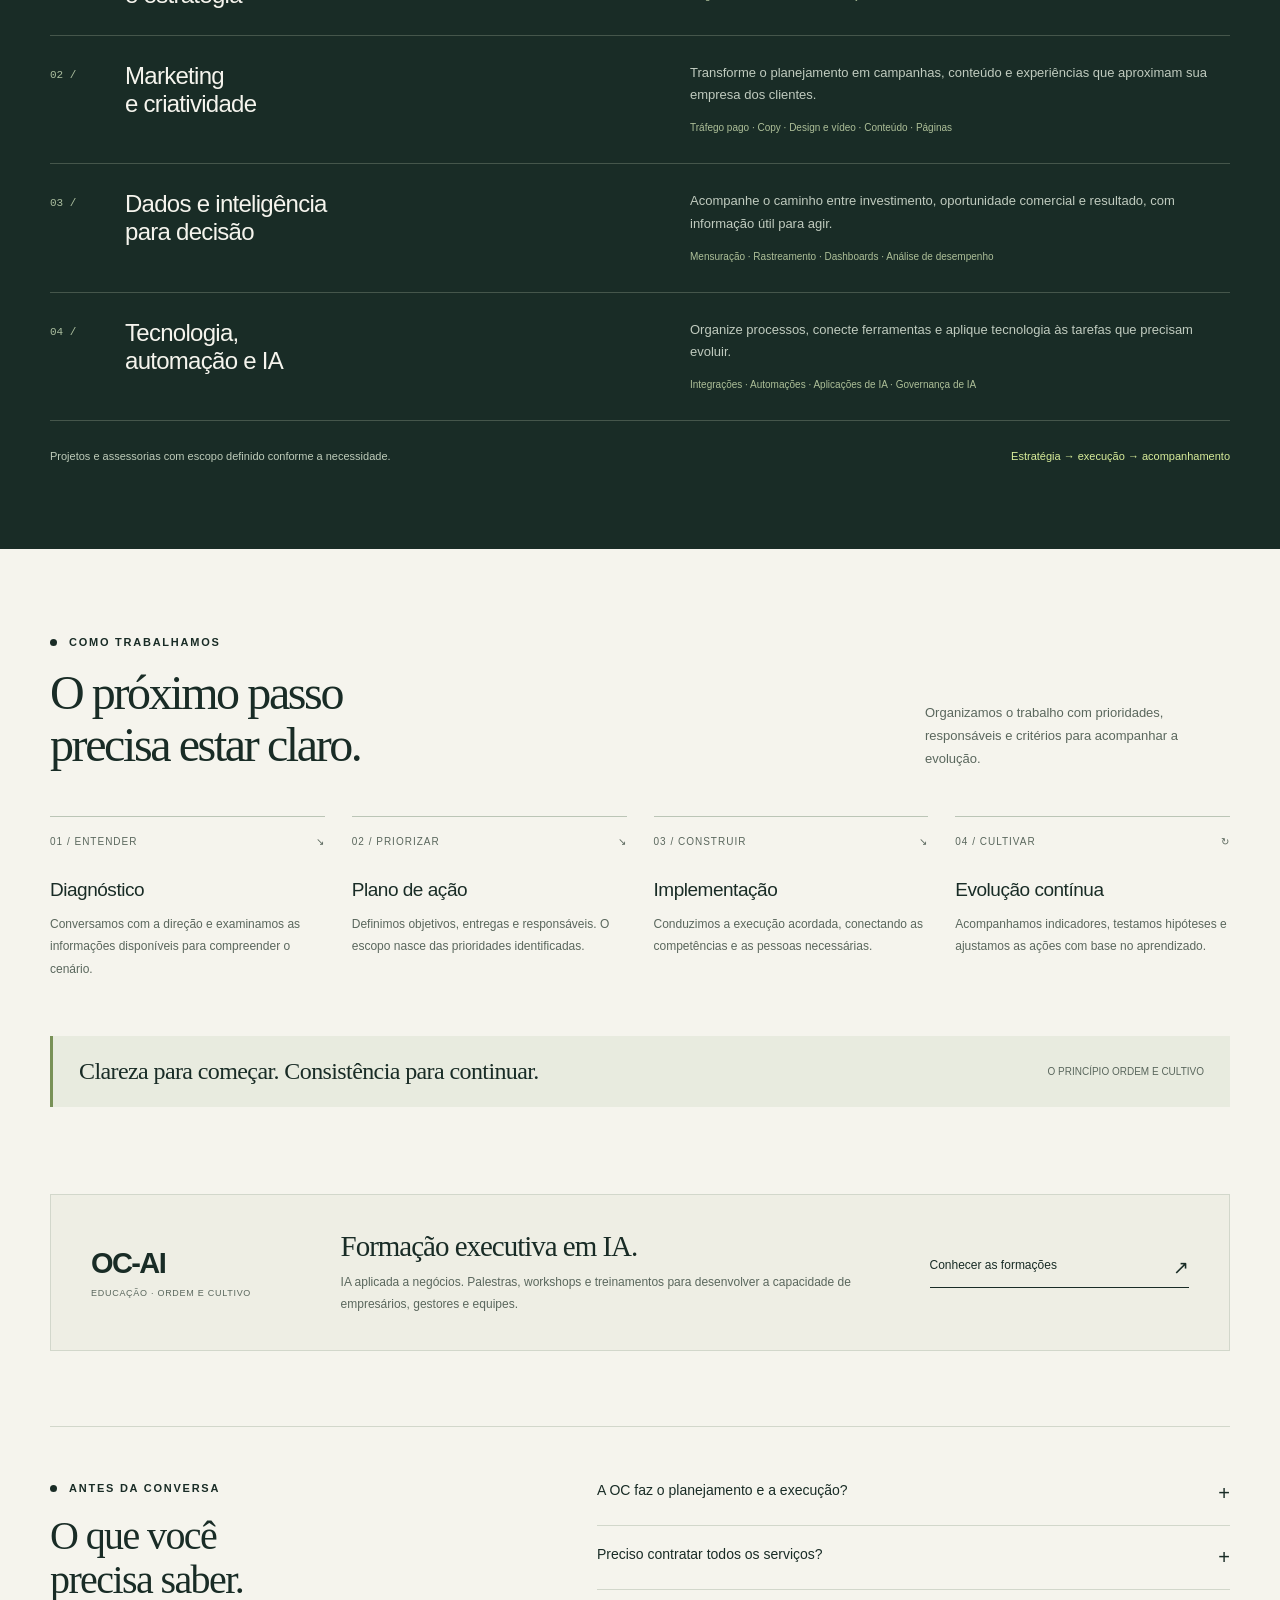
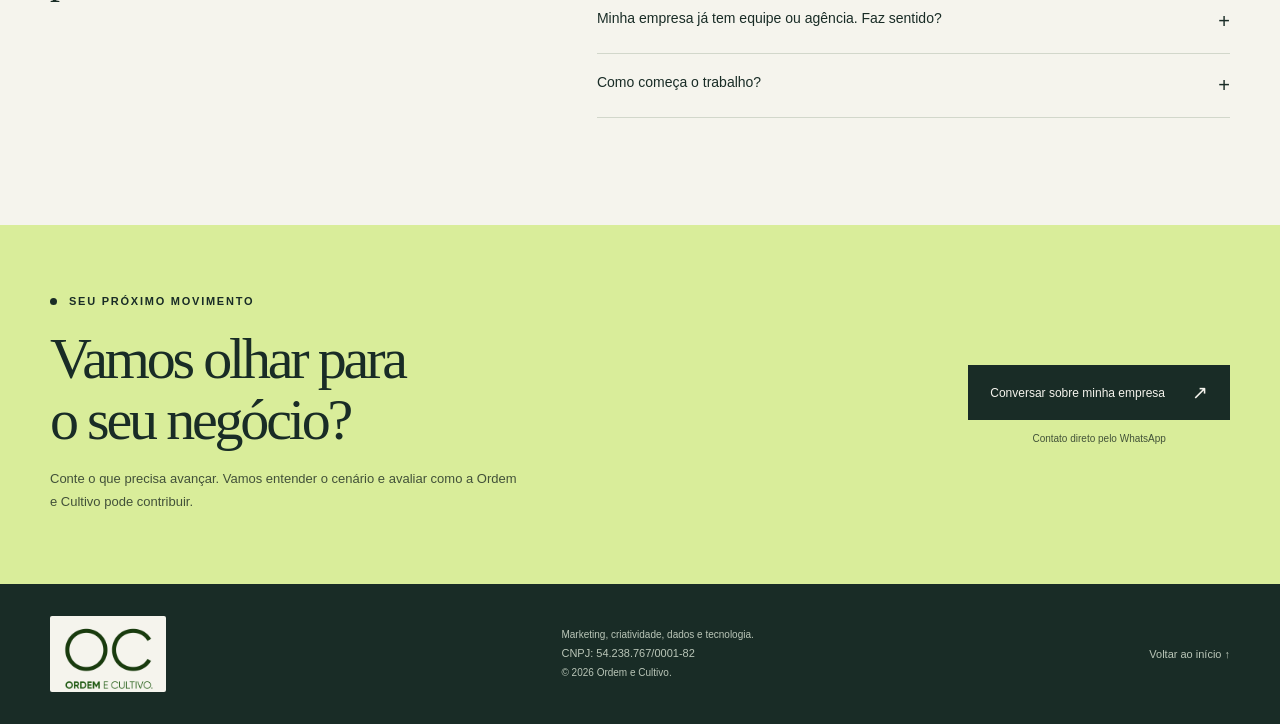
==== commit fb38ee1d: "Atualiza site institucional da Ordem e Cultivo" ====
--- a/index.html
+++ b/index.html
@@ -2,54 +2,128 @@
 <html lang="pt-BR">
 <head>
   <meta charset="utf-8">
-  <meta name="viewport" content="width=device-width, initial-scale=1">
-  <meta name="description" content="Crescimento empresarial através de processos, growth hacking, dados e tecnologia.">
-  <title>OC — Ordem e Cultivo</title>
-  <link rel="preconnect" href="https://fonts.googleapis.com">
-  <link rel="preconnect" href="https://fonts.gstatic.com" crossorigin>
-  <link href="https://fonts.googleapis.com/css2?family=DM+Mono:wght@400;500&family=Manrope:wght@400;500;600;700;800&family=Playfair+Display:ital,wght@0,600;0,700;1,600&display=swap" rel="stylesheet">
+  <meta name="viewport" content="width=device-width,initial-scale=1">
+  <meta name="description" content="Ordem e Cultivo: consultoria e execução em marketing, dados e tecnologia. Direção para conquistar clientes, melhorar decisões e organizar o crescimento.">
+  <meta name="theme-color" content="#162c26">
+  <title>Ordem e Cultivo — Crescer tem método.</title>
   <style>
-    :root{--ink:#183b0d;--green:#245c13;--lime:#95c93d;--soft:#f2f5ec;--line:#d8e1d1;--muted:#5d6858;--white:#fff}
-    *{box-sizing:border-box} html{scroll-behavior:smooth} body{margin:0;background:var(--white);color:var(--ink);font-family:Manrope,sans-serif;line-height:1.5} a{text-decoration:none;color:inherit}
-    .wrap{width:min(1160px,88vw);margin:auto}.eyebrow{font:500 .71rem/1 'DM Mono',monospace;letter-spacing:.14em;text-transform:uppercase;color:var(--green)}
-    nav{height:94px;display:flex;align-items:center;justify-content:space-between;border-bottom:1px solid var(--line)}.brand img{width:115px;height:auto;display:block}.nav-blank{width:115px}.nav-cta,.button{display:inline-flex;align-items:center;gap:11px;background:var(--ink);color:white;padding:15px 21px;border-radius:999px;font-size:.76rem;font-weight:800;letter-spacing:.08em;text-transform:uppercase;transition:transform .2s,background .2s}.nav-cta:hover,.button:hover{background:var(--green);transform:translateY(-2px)}
-    .hero{padding:74px 0 91px;display:grid;grid-template-columns:1.15fr .85fr;gap:5vw;align-items:center}.hero h1{font-size:clamp(3.2rem,4.35vw,4.8rem);line-height:1.01;letter-spacing:-.065em;margin:18px 0 26px;max-width:780px}.hero h1 em{font-family:'Playfair Display',serif;font-weight:600;color:var(--green)}.hero p{max-width:580px;color:var(--muted);font-size:1.05rem;line-height:1.75}.hero .button{margin-top:31px}.hero-note{font-size:.76rem!important;margin-top:17px;color:#76826e!important}
-    .matrix{position:relative;min-height:474px;background:var(--soft);border-radius:28px;overflow:hidden;padding:31px}.matrix:before{content:'';position:absolute;inset:0;background-image:linear-gradient(var(--line) 1px,transparent 1px),linear-gradient(90deg,var(--line) 1px,transparent 1px);background-size:20% 20%;opacity:.7}.chart-top,.matrix-content{position:relative}.chart-top{display:flex;justify-content:space-between;align-items:center}.chart-top strong{font-size:.85rem}.chart-top span{font:400 .65rem 'DM Mono',monospace;color:var(--muted)}.axis-y{position:absolute;left:30px;top:106px;bottom:71px;font:500 .63rem 'DM Mono',monospace;color:var(--muted);writing-mode:vertical-rl;transform:rotate(180deg)}.axis-x{position:absolute;bottom:33px;left:53%;font:500 .63rem 'DM Mono',monospace;color:var(--muted);letter-spacing:.1em}.quadrant{position:absolute;inset:90px 37px 65px 65px;border-left:2px solid var(--ink);border-bottom:2px solid var(--ink)}.quadrant:before,.quadrant:after{content:'';position:absolute;background:var(--line)}.quadrant:before{width:100%;height:1px;top:50%}.quadrant:after{height:100%;width:1px;left:50%}.quad-label{position:absolute;font:500 .63rem 'DM Mono',monospace;letter-spacing:.08em;color:var(--muted);text-transform:uppercase}.q1{right:7%;top:9%}.q2{left:7%;top:9%}.q3{left:7%;bottom:9%}.q4{right:7%;bottom:9%}.growth{position:absolute;left:7%;bottom:11%;width:83%;height:77%;overflow:visible}.growth path{fill:none;stroke:var(--green);stroke-width:4;stroke-linecap:round;stroke-linejoin:round}.growth circle{fill:var(--lime);stroke:var(--ink);stroke-width:2}.matrix-caption{position:absolute;right:32px;bottom:25px;font-size:.72rem;font-weight:800;color:var(--green)}
-    section{border-top:1px solid var(--line)}.statement{padding:105px 0;background:var(--soft)}.statement p{font-family:'Playfair Display',serif;font-size:clamp(2.2rem,4.5vw,4.35rem);font-weight:600;letter-spacing:-.05em;line-height:1.09;max-width:980px;margin:22px 0 0}.statement p span{color:var(--green)}
-    .pillars{padding:115px 0}.section-head{display:flex;justify-content:space-between;gap:25px;align-items:end;margin-bottom:57px}.section-head h2{font-size:clamp(2.4rem,4.8vw,4.4rem);line-height:1;letter-spacing:-.06em;margin:15px 0 0}.section-head p{max-width:380px;color:var(--muted);margin:0}.cards{display:grid;grid-template-columns:repeat(3,1fr);gap:18px}.card{border:1px solid var(--line);border-radius:18px;padding:30px;min-height:280px;background:#fff;transition:box-shadow .25s,transform .25s}.card:hover{transform:translateY(-5px);box-shadow:0 18px 42px rgba(24,59,13,.09)}.card-number{font:500 .7rem 'DM Mono',monospace;color:var(--lime)}.card h3{font-size:1.65rem;letter-spacing:-.045em;margin:53px 0 13px}.card p{font-size:.92rem;color:var(--muted);line-height:1.7;margin:0}
-    .kaizen{padding:90px 0;background:var(--ink);color:white;text-align:center}.kaizen h2{font-family:'Playfair Display',serif;font-size:clamp(2.3rem,5vw,4.6rem);line-height:1.05;letter-spacing:-.045em;margin:20px auto;max-width:850px}.kaizen h2 i{color:var(--lime);font-style:normal}.kaizen p{max-width:560px;margin:0 auto;color:#c1d0bb}.kaizen-list{display:flex;justify-content:center;flex-wrap:wrap;gap:17px;margin:44px 0 0}.kaizen-list span{border:1px solid rgba(255,255,255,.23);border-radius:999px;padding:12px 17px;font-size:.75rem;font-weight:800;letter-spacing:.06em;text-transform:uppercase}.kaizen-list b{color:var(--lime);margin-left:10px}
-    .cta{padding:120px 0;text-align:center;background:linear-gradient(135deg,#f4f7ef,#fff)}.cta h2{font-size:clamp(2.9rem,5.8vw,5.4rem);letter-spacing:-.07em;line-height:.95;margin:18px auto 25px;max-width:900px}.cta h2 em{font-family:'Playfair Display',serif;font-weight:600;color:var(--green)}.cta p{color:var(--muted);max-width:700px;margin:0 auto;font-size:1.04rem;line-height:1.8}.cta .button{margin-top:34px;background:var(--green)}.cta .button:hover{background:var(--ink)}
-    footer{padding:32px 0;border-top:1px solid var(--line);display:flex;justify-content:space-between;align-items:center;color:var(--muted);font-size:.7rem}footer img{width:61px;height:auto}footer span{font-family:'DM Mono',monospace;color:var(--green)}
-    @media(max-width:760px){nav{height:78px}.brand img{width:82px}.nav-blank{display:none}.nav-cta{padding:11px 14px;font-size:.63rem}.hero{grid-template-columns:1fr;padding:52px 0 60px;gap:42px}.hero h1{font-size:clamp(3.2rem,15vw,5rem)}.matrix{min-height:380px;padding:22px}.quadrant{inset:75px 25px 50px 48px}.axis-y{left:18px;top:92px}.axis-x{bottom:22px}.statement,.pillars,.cta{padding:75px 0}.section-head{display:block}.section-head p{margin-top:23px}.cards{grid-template-columns:1fr}.card h3{margin-top:28px}.card{min-height:220px}footer{gap:16px}footer p{margin:0}.matrix-caption{right:20px;bottom:17px}}
+    :root{--paper:#f5f4ed;--ink:#192c26;--green:#24483b;--line:#d2d7cb;--muted:#5a675d;--lime:#d9ed9a;--white:#fff;--serif:Georgia,'Times New Roman',serif;--sans:'Segoe UI',Tahoma,sans-serif}
+    *{box-sizing:border-box}html{scroll-behavior:smooth;scroll-padding-top:90px}body{margin:0;color:var(--ink);background:var(--paper);font-family:var(--sans);-webkit-font-smoothing:antialiased}button,a{-webkit-tap-highlight-color:transparent}a{color:inherit;text-decoration:none}button{font:inherit;cursor:pointer}button:focus-visible,a:focus-visible,summary:focus-visible{outline:3px solid #58883b;outline-offset:5px}::selection{background:var(--lime);color:var(--ink)}.wrap{width:min(1280px,calc(100% - 100px));margin:auto}.eyebrow{font-size:11px;letter-spacing:.16em;text-transform:uppercase;font-weight:650;display:flex;gap:12px;align-items:center}.eyebrow:before{content:'';width:7px;height:7px;background:currentColor;border-radius:50%}.mono{font-family:Consolas,monospace}.skip{position:absolute;top:-60px;left:20px;padding:12px;background:var(--lime);z-index:9}.skip:focus{top:10px}
+    header{border-bottom:1px solid var(--line);background:var(--paper);position:relative;z-index:3}.nav{height:91px;display:flex;align-items:center;justify-content:space-between;gap:35px}.brand{display:flex;align-items:center;gap:14px}.brand-symbol{font-size:34px;font-weight:650;letter-spacing:-5px;padding-right:5px}.brand-symbol b{font-weight:400;color:#7d9a55}.brand-text{font-size:12px;line-height:1.3;letter-spacing:.02em}.nav-links{display:flex;gap:33px;font-size:12px}.nav-cta{display:inline-flex;gap:28px;align-items:center;border:1px solid var(--ink);padding:12px 17px;font-size:12px}.arrow{font-size:19px;line-height:1;display:inline-block;transition:transform .2s}.nav-cta:hover .arrow,.btn:hover .arrow{transform:translate(3px,-3px)}.menu-toggle{display:none;background:none;border:1px solid var(--line);padding:9px 13px}
+    .hero{padding:57px 0 29px}.hero-top{display:flex;justify-content:space-between;gap:20px}.edition{font-size:10px;letter-spacing:.08em;color:var(--muted)}.hero-grid{display:grid;grid-template-columns:1.1fr .9fr;gap:50px;align-items:center;padding:40px 0 46px}.hero h1{font-family:var(--serif);font-size:clamp(62px,6.25vw,88px);font-weight:400;letter-spacing:-.065em;line-height:.99;margin:0 0 29px}.hero h1 em{font-weight:400;color:#607c4c}.hero-copy{font-size:15px;line-height:1.8;max-width:425px;color:var(--muted);margin:0 0 25px}.hero-copy strong{font-weight:600;color:var(--ink)}.btn{display:inline-flex;justify-content:space-between;gap:27px;align-items:center;padding:17px 21px;background:var(--ink);color:var(--paper);font-size:12px;border:1px solid var(--ink);transition:background .2s}.btn:hover{background:var(--green)}.hero-footnote{font-size:10px;margin-top:15px;color:var(--muted)}
+    .growth-art{position:relative;border:1px solid #b8c4b3;background:#e9eddf;padding:24px;min-height:430px;overflow:hidden}.growth-art:before{content:'';position:absolute;inset:0;background-image:linear-gradient(#5678510c 1px,transparent 1px),linear-gradient(90deg,#5678510c 1px,transparent 1px);background-size:31px 31px;pointer-events:none}.art-label{position:relative;display:flex;justify-content:space-between;font-size:9px;letter-spacing:.1em}.art-label .live{display:flex;gap:7px;align-items:center}.live:before{content:'';height:5px;width:5px;background:#4f7741;border-radius:50%}.diagram{height:295px;width:100%;position:relative;display:block}.art-bottom{display:flex;align-items:end;justify-content:space-between;gap:14px;position:relative;border-top:1px solid #bdc9b5;padding-top:15px}.art-bottom p{font-family:var(--serif);font-size:22px;margin:0;line-height:1.15;letter-spacing:-.04em}.art-bottom span{font-size:9px;color:#58704f;max-width:90px;line-height:1.6;text-align:right}.hero-strip{display:grid;grid-template-columns:1.2fr 1fr 1fr 1fr;border-top:1px solid var(--line);padding-top:20px;font-size:10px;gap:18px}.hero-strip .muted{color:var(--muted)}.hero-strip span:not(:first-child){text-align:right}
+    section{padding:87px 0}.section-head{display:flex;justify-content:space-between;align-items:end;gap:35px;margin-bottom:37px}.section-head h2{font-family:var(--serif);font-weight:400;font-size:48px;letter-spacing:-.05em;line-height:1.08;margin:19px 0 0}.section-head>p{font-size:13px;line-height:1.8;max-width:305px;color:var(--muted);margin:0}.priorities{border-top:1px solid var(--line);margin-top:32px}.priority-layout{display:grid;grid-template-columns:.9fr 1.1fr;gap:70px}.choices{display:flex;flex-direction:column}.choice{display:flex;text-align:left;gap:18px;align-items:center;padding:23px 0;border:0;border-bottom:1px solid var(--line);background:transparent;color:var(--muted);font-size:17px}.choice span:first-child{font-size:11px;font-family:Consolas,monospace}.choice .arrow{margin-left:auto}.choice[aria-selected=true]{color:var(--ink);font-weight:600}.choice[aria-selected=true] .arrow{background:var(--lime);padding:9px;font-size:19px}.priority-panel{padding:31px 35px;background:#e9eddf;display:flex;flex-direction:column;justify-content:space-between;min-height:260px}.panel-label{font-size:10px;letter-spacing:.1em;color:var(--muted);text-transform:uppercase}.priority-panel h3{font-family:var(--serif);font-weight:400;font-size:30px;letter-spacing:-.035em;line-height:1.2;margin:13px 0}.priority-panel p{font-size:13px;line-height:1.8;color:var(--muted);margin:0 0 18px}.text-link{font-size:12px;font-weight:600;display:flex;justify-content:space-between;align-items:center;border-top:1px solid #c5cebd;padding-top:16px}
+    .services{background:var(--ink);color:var(--paper)}.services .eyebrow{color:var(--lime)}.services .section-head>p{color:#b5c1b6}.services .section-head h2{font-size:53px}.service-row{border-top:1px solid #45564b;padding:26px 0;display:grid;grid-template-columns:50px 1fr 1fr;gap:25px;align-items:start}.service-number{font:11px Consolas,monospace;color:#aabd9e;padding-top:7px}.service-row h3{font-size:24px;font-weight:400;letter-spacing:-.03em;margin:0}.service-desc p{font-size:13px;color:#c0cbbf;line-height:1.75;margin:0 0 10px}.service-tags{font-size:10px;color:#adbf98;line-height:1.8}.service-row:last-of-type{border-bottom:1px solid #45564b}.services-note{display:flex;gap:20px;justify-content:space-between;margin-top:29px;font-size:11px;color:#bfccba}.services-note strong{font-weight:400;color:var(--lime)}
+    .method .section-head{margin-bottom:45px}.steps{display:grid;grid-template-columns:repeat(4,1fr);gap:27px}.step{border-top:1px solid #bbc5b6;padding-top:19px}.step-top{display:flex;justify-content:space-between;font-size:10px;letter-spacing:.1em;color:var(--muted)}.step h3{font-size:19px;letter-spacing:-.025em;font-weight:500;margin:32px 0 12px}.step p{font-size:12px;color:var(--muted);line-height:1.9;margin:0}.method-quote{margin:55px 0 0;background:#e8ebdf;border-left:3px solid #789157;padding:22px 26px;display:flex;justify-content:space-between;align-items:center;gap:20px}.method-quote p{font-family:var(--serif);font-size:24px;letter-spacing:-.025em;margin:0}.method-quote span{font-size:10px;color:var(--muted)}
+    .education{padding:0 0 75px}.education-box{padding:35px 40px;border:1px solid var(--line);display:grid;grid-template-columns:.55fr 1.4fr .65fr;gap:30px;align-items:center;background:#eeeee4}.education-brand{font-size:29px;letter-spacing:-.055em;font-weight:600}.education-brand small{display:block;font-size:9px;font-weight:400;letter-spacing:.08em;margin-top:8px;color:var(--muted)}.education h3{font-family:var(--serif);font-size:29px;font-weight:400;letter-spacing:-.035em;margin:0 0 9px}.education p{font-size:12px;line-height:1.8;color:var(--muted);margin:0}.education a{font-size:12px;border-bottom:1px solid var(--ink);padding-bottom:10px;display:flex;gap:20px;justify-content:space-between}
+    .faq{border-top:1px solid var(--line);padding-top:55px}.faq-layout{display:grid;grid-template-columns:1fr 1.3fr;gap:60px}.faq h2{font-family:var(--serif);font-size:40px;line-height:1.1;letter-spacing:-.04em;font-weight:400;margin:20px 0}.faq details{border-bottom:1px solid var(--line);padding:0 0 20px;margin-bottom:20px}.faq summary{cursor:pointer;font-size:14px;font-weight:500;list-style:none;display:flex;justify-content:space-between;gap:20px}.faq summary::-webkit-details-marker{display:none}.faq summary:after{content:'+';font-size:20px;font-weight:300}.faq details[open] summary:after{content:'−'}.faq details p{font-size:13px;color:var(--muted);line-height:1.8;max-width:520px;margin:15px 0 0}
+    .contact{background:var(--lime);padding:70px 0}.contact .wrap{display:flex;justify-content:space-between;gap:50px;align-items:center}.contact h2{font-family:var(--serif);font-weight:400;font-size:58px;letter-spacing:-.055em;line-height:1.05;margin:22px 0 16px}.contact p{font-size:13px;line-height:1.8;max-width:475px;color:#425139;margin:0}.contact-right{min-width:245px}.contact-right .btn{width:100%}.contact-right small{display:block;font-size:10px;text-align:center;margin-top:13px;color:#435339}footer{background:var(--ink);color:#bac6b8;padding:32px 0}footer .wrap{display:flex;gap:25px;align-items:center;justify-content:space-between}footer .brand{color:var(--paper)}footer p{font-size:10px;line-height:1.8;margin:0}footer .back{font-size:11px}.reveal{animation:enter .8s both}.delay{animation-delay:.12s}@keyframes enter{from{opacity:0;transform:translateY(18px)}to{opacity:1;transform:translateY(0)}}
+
+    @media(max-width:1000px){.wrap{width:calc(100% - 56px)}.nav-links{gap:20px}.hero-grid{gap:28px}.hero h1{font-size:66px}.growth-art{padding:18px;min-height:390px}.diagram{height:270px}.priority-layout{gap:35px}.education-box{grid-template-columns:.5fr 1fr;gap:25px}.education a{grid-column:2}.contact h2{font-size:47px}}
+    @media(max-width:760px){.wrap{width:calc(100% - 40px)}.nav{height:76px;gap:15px}.nav-cta{display:none}.menu-toggle{display:block;font-size:12px}.nav-links{display:none;position:absolute;top:75px;left:0;right:0;background:var(--paper);padding:22px;box-shadow:0 8px 12px #192c2610;border-bottom:1px solid var(--line)}.nav-links.open{display:flex;flex-direction:column;gap:22px}.hero{padding-top:30px}.edition{display:none}.hero-grid{grid-template-columns:1fr;padding-top:31px;gap:32px;padding-bottom:26px}.hero h1{font-size:clamp(53px,11.5vw,78px);max-width:570px}.hero-copy{font-size:14px;max-width:490px}.hero .btn{font-size:12px}.growth-art{min-height:370px}.diagram{height:253px;max-width:470px;margin:auto}.hero-strip{grid-template-columns:1fr 1fr;gap:13px;font-size:9px}.hero-strip span:not(:first-child){text-align:left}section{padding:60px 0}.section-head{display:block}.section-head h2,.services .section-head h2{font-size:40px}.section-head>p{margin-top:21px;max-width:450px}.priority-layout{grid-template-columns:1fr;gap:25px}.choice{font-size:16px;padding:20px 0}.priority-panel{padding:25px;min-height:270px}.service-row{grid-template-columns:25px 1fr;gap:13px;padding:24px 0}.service-row h3{font-size:23px}.service-desc{grid-column:2}.services-note{display:block;line-height:1.8}.services-note strong{display:block;margin-top:12px}.steps{grid-template-columns:1fr 1fr;gap:30px 22px}.step h3{margin-top:22px}.method-quote{display:block;padding:22px;margin-top:35px}.method-quote p{font-size:23px}.method-quote span{display:block;margin-top:15px}.education{padding-bottom:50px}.education-box{padding:26px;grid-template-columns:1fr;gap:24px}.education a{grid-column:1;max-width:250px}.education h3{font-size:28px}.faq-layout{grid-template-columns:1fr;gap:25px}.faq h2{font-size:37px}.contact .wrap{display:block}.contact h2{font-size:43px}.contact-right{margin-top:30px;max-width:330px}footer .wrap{flex-wrap:wrap}footer p{width:100%;order:3}.art-bottom p{font-size:22px}}
+    @media(prefers-reduced-motion:reduce){html{scroll-behavior:auto}.reveal{animation:none}*{transition:none!important}}
+    .brand-logo{display:block;width:96px;height:76px;object-fit:cover;flex-shrink:0}footer .brand{background:var(--paper);padding:0 10px;border-radius:2px}footer .cnpj{white-space:nowrap;font-size:11px}@media(max-width:760px){.brand-logo{width:88px;height:68px}}
+    .hero{padding:30px 0 22px}.hero-grid{grid-template-columns:minmax(0,1.15fr) minmax(0,.95fr);gap:clamp(28px,4vw,60px);padding:28px 0 30px}.hero h1{font-size:clamp(46px,4.5vw,68px);line-height:1.04;letter-spacing:-.055em;margin-bottom:22px}.hero h1 span{display:block}.hero-copy{max-width:480px;font-size:15px;line-height:1.65;margin-bottom:20px}.hero-footnote{max-width:470px;font-size:11px;line-height:1.5;margin:12px 0 0}.growth-art{min-height:0;padding:22px}.diagram{height:clamp(225px,21vw,280px)}.hero-strip{padding-top:16px}.priorities{margin-top:16px}
+    @media(min-width:761px) and (max-height:740px){.hero{padding-top:24px}.hero-grid{padding:20px 0 24px}.hero h1{font-size:clamp(44px,4.2vw,60px)}.diagram{height:235px}}
+    @media(max-width:760px){.hero{padding-top:24px}.hero-grid{grid-template-columns:minmax(0,1fr);gap:26px;padding:24px 0}.hero h1{font-size:clamp(42px,8.5vw,60px);line-height:1.04;margin-bottom:20px}.hero-copy{font-size:14px;line-height:1.65}.hero-footnote{font-size:10px}.growth-art{padding:18px}.diagram{height:220px}.art-bottom p{font-size:21px}.art-bottom span{font-size:8px}.hero-strip{line-height:1.6}.art-label{font-size:8px}}
   </style>
 </head>
-<body>
-  <nav class="wrap" aria-label="Navegação principal">
-    <a class="brand" href="#inicio" aria-label="Ordem e Cultivo"><img src="Logo OC AI (4).png" alt="OC Ordem e Cultivo"></a>
-    <span class="nav-blank" aria-hidden="true"></span>
-    <a class="nav-cta" href="https://wa.me/5547991653962" target="_blank" rel="noopener">Falar no WhatsApp ↗</a>
-  </nav>
-  <main id="inicio">
-    <header class="hero wrap">
-      <div>
-        <span class="eyebrow">Crescimento empresarial</span>
-        <h1>Ordem nos processos.<br><em>Cultivo</em> nos resultados.</h1>
-        <p>Crescimento empresarial através de processos, growth hacking, dados e tecnologia. Damos ordem aos processos e cultivamos a melhoria contínua para obter resultados essa semana.</p>
-        <a class="button" href="https://wa.me/5547991653962" target="_blank" rel="noopener">Agendar pelo WhatsApp <span>→</span></a>
+<body id="topo">
+<a class="skip" href="#principal">Pular para o conteúdo</a>
+<header><div class="wrap nav">
+  <a class="brand" href="#topo" aria-label="Ordem e Cultivo — início"><img class="brand-logo" src="assets/logo-ordem-e-cultivo.png" alt="OC — Ordem e Cultivo" width="112" height="84"></a>
+  <nav class="nav-links" id="navigation" aria-label="Navegação principal"><a href="#solucoes">Soluções</a><a href="#metodo">Como trabalhamos</a><a href="https://ai.ordemcultivo.com.br/">OC-AI</a></nav>
+  <a class="nav-cta" href="https://wa.me/5547991653962" target="_blank" rel="noopener noreferrer">Vamos conversar <span class="arrow" aria-hidden="true">↗</span></a>
+  <button class="menu-toggle" aria-expanded="false" aria-controls="navigation">Menu +</button>
+</div></header>
+<main id="principal">
+  <section class="hero wrap">
+    <div class="hero-top"><div class="eyebrow">Consultoria e execução</div><span class="edition mono">ESTRATÉGIA / DADOS / TECNOLOGIA</span></div>
+    <div class="hero-grid">
+      <div class="reveal"><h1><span>Seu próximo</span><span>crescimento</span><span>precisa de <em>direção.</em></span></h1>
+        <p class="hero-copy"><strong>Mais clareza para investir. Mais consistência para conquistar e manter clientes.</strong> Conectamos marketing, criatividade, dados e tecnologia às prioridades da sua empresa.</p>
+        <a class="btn" href="#prioridades">Encontre seu ponto de partida <span class="arrow" aria-hidden="true">↗</span></a>
+        <p class="hero-footnote">Para empresas com operação estabelecida e novos desafios de crescimento.</p>
       </div>
-      <div class="matrix" role="img" aria-label="Matriz de crescimento empresarial com eixo de processos e resultados">
-        <div class="chart-top"><strong>Matriz de crescimento</strong><span>PROCESSOS × RESULTADOS</span></div>
-        <span class="axis-y">RESULTADOS</span><span class="axis-x">PROCESSOS</span>
-        <div class="quadrant"><span class="quad-label q1">Escalar</span><span class="quad-label q2">Ajustar</span><span class="quad-label q3">Organizar</span><span class="quad-label q4">Cultivar</span>
-          <svg class="growth" viewBox="0 0 400 270" aria-hidden="true"><path d="M26 235 C85 227,73 181,133 177 S183 148,224 121 S293 100,360 30"/><circle cx="26" cy="235" r="6"/><circle cx="133" cy="177" r="6"/><circle cx="224" cy="121" r="6"/><circle cx="360" cy="30" r="7"/></svg>
-        </div>
+      <div class="growth-art reveal delay" role="img" aria-label="Diagrama conceitual: estratégia conecta aquisição, conversão e retenção, com dados, criatividade e tecnologia. Não representa resultados medidos.">
+        <div class="art-label mono"><span>O CRESCIMENTO COMO SISTEMA</span><span class="live">VISÃO OC</span></div>
+        <svg class="diagram" viewBox="0 0 450 295" aria-hidden="true">
+          <defs><marker id="tip" markerWidth="7" markerHeight="7" refX="5" refY="3" orient="auto"><path d="M0,0 L6,3 L0,6" fill="none" stroke="#75876b"/></marker></defs>
+          <circle cx="225" cy="147" r="115" fill="none" stroke="#adbba0" stroke-dasharray="3 7"/>
+          <ellipse cx="225" cy="147" rx="180" ry="85" fill="none" stroke="#b6c4a7"/>
+          <path d="M115 83 Q221 10 332 80 M351 133 Q350 221 266 252 M182 250 Q79 222 89 137" fill="none" stroke="#75876b" marker-end="url(#tip)"/>
+          <circle cx="225" cy="147" r="62" fill="#203e31"/><circle cx="225" cy="147" r="72" fill="none" stroke="#8b9d7a"/>
+          <text x="225" y="140" text-anchor="middle" fill="#e6efcb" font-size="10" font-family="Segoe UI,sans-serif" letter-spacing="2">ESTRATÉGIA</text><text x="225" y="163" text-anchor="middle" fill="#f5f4ed" font-size="17" font-family="Georgia,serif">para crescer</text>
+          <rect x="40" y="74" width="109" height="37" rx="2" fill="#f5f4ed" stroke="#b0bea4"/><text x="94" y="97" text-anchor="middle" fill="#29442e" font-size="11" font-family="Segoe UI,sans-serif">Aquisição</text>
+          <rect x="301" y="74" width="109" height="37" rx="2" fill="#f5f4ed" stroke="#b0bea4"/><text x="355" y="97" text-anchor="middle" fill="#29442e" font-size="11" font-family="Segoe UI,sans-serif">Conversão</text>
+          <rect x="170" y="229" width="110" height="37" rx="2" fill="#d9ed9a" stroke="#a8bb86"/><text x="225" y="252" text-anchor="middle" fill="#29442e" font-size="11" font-family="Segoe UI,sans-serif">Retenção</text>
+          <text x="33" y="167" fill="#5d7352" font-size="9" font-family="Consolas,monospace">DADOS</text><text x="339" y="167" fill="#5d7352" font-size="9" font-family="Consolas,monospace">CRIATIVIDADE</text><text x="189" y="33" fill="#5d7352" font-size="9" font-family="Consolas,monospace">TECNOLOGIA</text>
+        </svg>
+        <div class="art-bottom"><p>Ordem nos processos.<br><em>Cultivo nos resultados.</em></p><span class="mono">DA ESTRATÉGIA<br>À EXECUÇÃO</span></div>
       </div>
-    </header>
-    <section class="statement"><div class="wrap"><span class="eyebrow">O princípio</span><p>Tudo o que ninguém cuida se desordena. Um processo abandonado não fica parado: <span>regride.</span></p></div></section>
-    <section class="pillars"><div class="wrap"><div class="section-head"><div><span class="eyebrow">Pilares atemporais</span><h2>Processos que<br>fazem crescer.</h2></div><p>Minimizamos despesas e maximizamos receita com disciplina operacional, dados e melhoria contínua.</p></div><div class="cards"><article class="card"><span class="card-number">01 / ORDEM</span><h3>Clareza que move.</h3><p>Processos, papéis e indicadores com dono. O que é claro deixa de depender da urgência.</p></article><article class="card"><span class="card-number">02 / CULTIVO</span><h3>Melhoria que fica.</h3><p>Rituais de acompanhamento e pequenos avanços que se acumulam no dia a dia.</p></article><article class="card"><span class="card-number">03 / CRESCIMENTO</span><h3>Resultado visível.</h3><p>Dados e tecnologia para encontrar gargalos, melhorar decisões e ampliar resultado.</p></article></div></div></section>
-    <section class="kaizen"><div class="wrap"><span class="eyebrow" style="color:#95c93d">O ritmo do crescimento</span><h2>O pequeno avanço, <i>cultivado</i>, vira resultado.</h2><p>O foco é fazer a operação melhorar de forma contínua, com direção e constância.</p><div class="kaizen-list"><span>Cultivo <b>✦</b></span><span>Kaizen 改善 <b>✦</b></span><span>Melhoria contínua</span></div></div></section>
-    <section class="cta" id="contato"><div class="wrap"><span class="eyebrow">Intervenção empresarial</span><h2>Ordem para o que funciona.<br><em>Crescimento</em> onde há gargalo.</h2><p>Nessa semana podemos realizar uma intervenção com nossa metodologia de crescimento empresarial para contribuir com o que já funciona e contribuir no que possui gargalo. Com ordem → cultivo → crescimento. Agende a reunião via WhatsApp.</p><a class="button" href="https://wa.me/5547991653962" target="_blank" rel="noopener">Agendar reunião no WhatsApp <span>→</span></a></div></section>
-  </main>
-  <footer class="wrap"><img src="Logo OC AI (4).png" alt="OC Ordem e Cultivo"><p>© 2026 Ordem e Cultivo</p><span>ordem → cultivo → crescimento</span></footer>
+    </div>
+    <div class="hero-strip"><span class="muted">UMA VISÃO CONECTADA DO NEGÓCIO</span><span>01 · Conquistar clientes</span><span>02 · Decidir com dados</span><span>03 · Executar com método</span></div>
+  </section>
+
+  <section class="priorities" id="prioridades"><div class="wrap">
+    <div class="section-head"><div><div class="eyebrow">O ponto de partida é o seu negócio</div><h2>Onde sua empresa<br>precisa avançar?</h2></div><p>Cada momento pede uma prioridade.<br>Selecione o desafio que mais se aproxima do seu cenário.</p></div>
+    <div class="priority-layout">
+      <div class="choices" role="tablist" aria-label="Prioridade do negócio" aria-orientation="vertical">
+        <button class="choice" role="tab" id="tab-growth" aria-controls="priority-panel" aria-selected="true" data-key="growth"><span>01</span><span>Conquistar e manter clientes</span><span class="arrow" aria-hidden="true">↗</span></button>
+        <button class="choice" role="tab" id="tab-data" aria-controls="priority-panel" aria-selected="false" tabindex="-1" data-key="data"><span>02</span><span>Ter clareza para decidir</span><span class="arrow" aria-hidden="true">↗</span></button>
+        <button class="choice" role="tab" id="tab-tech" aria-controls="priority-panel" aria-selected="false" tabindex="-1" data-key="tech"><span>03</span><span>Aplicar tecnologia e IA</span><span class="arrow" aria-hidden="true">↗</span></button>
+      </div>
+      <div class="priority-panel" id="priority-panel" role="tabpanel" aria-labelledby="tab-growth" tabindex="0"><div><span class="panel-label" id="panel-label">Marketing e crescimento</span><h3 id="panel-title">Conecte o investimento à jornada do cliente.</h3><p id="panel-text">Examinamos sua oferta, canais, atendimento e relacionamento para identificar onde melhorar a aquisição, a conversão e o aproveitamento da carteira.</p></div><a class="text-link" id="priority-link" href="https://wa.me/5547991653962?text=Ol%C3%A1%2C%20quero%20conversar%20sobre%20aquisi%C3%A7%C3%A3o%20e%20reten%C3%A7%C3%A3o%20de%20clientes." target="_blank" rel="noopener noreferrer"><span>Conversar sobre essa prioridade</span><span class="arrow" aria-hidden="true">↗</span></a></div>
+    </div>
+  </div></section>
+
+  <section class="services" id="solucoes"><div class="wrap">
+    <div class="section-head"><div><div class="eyebrow">O que colocamos em movimento</div><h2>Conhecimento conectado.<br>Execução com direção.</h2></div><p>A OC reúne competências para trabalhar as prioridades do seu negócio, do planejamento à implementação.</p></div>
+    <article class="service-row"><span class="service-number">01 /</span><h3>Inteligência de mercado<br>e estratégia</h3><div class="service-desc"><p>Entenda seu mercado, diferencie sua oferta e defina onde concentrar esforços.</p><span class="service-tags">Diagnóstico · Posicionamento · Planejamento · Jornada do cliente</span></div></article>
+    <article class="service-row"><span class="service-number">02 /</span><h3>Marketing<br>e criatividade</h3><div class="service-desc"><p>Transforme o planejamento em campanhas, conteúdo e experiências que aproximam sua empresa dos clientes.</p><span class="service-tags">Tráfego pago · Copy · Design e vídeo · Conteúdo · Páginas</span></div></article>
+    <article class="service-row"><span class="service-number">03 /</span><h3>Dados e inteligência<br>para decisão</h3><div class="service-desc"><p>Acompanhe o caminho entre investimento, oportunidade comercial e resultado, com informação útil para agir.</p><span class="service-tags">Mensuração · Rastreamento · Dashboards · Análise de desempenho</span></div></article>
+    <article class="service-row"><span class="service-number">04 /</span><h3>Tecnologia,<br>automação e IA</h3><div class="service-desc"><p>Organize processos, conecte ferramentas e aplique tecnologia às tarefas que precisam evoluir.</p><span class="service-tags">Integrações · Automações · Aplicações de IA · Governança de IA</span></div></article>
+    <div class="services-note"><span>Projetos e assessorias com escopo definido conforme a necessidade.</span><strong>Estratégia → execução → acompanhamento</strong></div>
+  </div></section>
+
+  <section class="method wrap" id="metodo">
+    <div class="section-head"><div><div class="eyebrow">Como trabalhamos</div><h2>O próximo passo<br>precisa estar claro.</h2></div><p>Organizamos o trabalho com prioridades, responsáveis e critérios para acompanhar a evolução.</p></div>
+    <div class="steps">
+      <article class="step"><div class="step-top"><span>01 / ENTENDER</span><span aria-hidden="true">↘</span></div><h3>Diagnóstico</h3><p>Conversamos com a direção e examinamos as informações disponíveis para compreender o cenário.</p></article>
+      <article class="step"><div class="step-top"><span>02 / PRIORIZAR</span><span aria-hidden="true">↘</span></div><h3>Plano de ação</h3><p>Definimos objetivos, entregas e responsáveis. O escopo nasce das prioridades identificadas.</p></article>
+      <article class="step"><div class="step-top"><span>03 / CONSTRUIR</span><span aria-hidden="true">↘</span></div><h3>Implementação</h3><p>Conduzimos a execução acordada, conectando as competências e as pessoas necessárias.</p></article>
+      <article class="step"><div class="step-top"><span>04 / CULTIVAR</span><span aria-hidden="true">↻</span></div><h3>Evolução contínua</h3><p>Acompanhamos indicadores, testamos hipóteses e ajustamos as ações com base no aprendizado.</p></article>
+    </div>
+    <div class="method-quote"><p>Clareza para começar. Consistência para continuar.</p><span>O PRINCÍPIO ORDEM E CULTIVO</span></div>
+  </section>
+
+<section class="education wrap" id="oc-ai"><div class="education-box"><div class="education-brand">OC-AI<small>EDUCAÇÃO · ORDEM E CULTIVO</small></div><div><h3>Formação executiva em IA.</h3><p>IA aplicada a negócios. Palestras, workshops e treinamentos para desenvolver a capacidade de empresários, gestores e equipes.</p></div><a href="https://ai.ordemcultivo.com.br/">Conhecer as formações <span class="arrow" aria-hidden="true">↗</span></a></div></section>
+
+  <section class="faq wrap"><div class="faq-layout"><div><div class="eyebrow">Antes da conversa</div><h2>O que você<br>precisa saber.</h2></div><div>
+    <details><summary>A OC faz o planejamento e a execução?</summary><p>Sim. A contratação pode envolver diagnóstico e planejamento, implementação ou assessoria recorrente. A proposta define as entregas da OC e as responsabilidades da sua empresa.</p></details>
+    <details><summary>Preciso contratar todos os serviços?</summary><p>Não. O escopo é definido conforme o problema e as prioridades. Uma necessidade de dados, por exemplo, pode ser atendida por um projeto específico.</p></details>
+    <details><summary>Minha empresa já tem equipe ou agência. Faz sentido?</summary><p>Pode fazer. Na conversa inicial, avaliamos o que já existe e onde a OC pode contribuir. Papéis e responsabilidades são definidos para trabalhar com a estrutura disponível.</p></details>
+    <details><summary>Como começa o trabalho?</summary><p>Com uma conversa para entender seu momento e avaliar a aderência. Quando fizer sentido avançar, definimos o diagnóstico ou o projeto, as informações necessárias, o escopo e o investimento.</p></details>
+  </div></div></section>
+
+  <section class="contact" id="contato"><div class="wrap"><div><div class="eyebrow">Seu próximo movimento</div><h2>Vamos olhar para<br>o seu negócio?</h2><p>Conte o que precisa avançar. Vamos entender o cenário e avaliar como a Ordem e Cultivo pode contribuir.</p></div><div class="contact-right"><a class="btn" href="https://wa.me/5547991653962?text=Ol%C3%A1%2C%20quero%20conversar%20sobre%20as%20prioridades%20da%20minha%20empresa." target="_blank" rel="noopener noreferrer">Conversar sobre minha empresa <span class="arrow" aria-hidden="true">↗</span></a><small>Contato direto pelo WhatsApp</small></div></div></section>
+</main>
+<footer><div class="wrap"><a class="brand" href="#topo"><img class="brand-logo" src="assets/logo-ordem-e-cultivo.png" alt="OC — Ordem e Cultivo" width="112" height="84"></a><p>Marketing, criatividade, dados e tecnologia.<br><span class="cnpj">CNPJ: 54.238.767/0001-82</span><br>© 2026 Ordem e Cultivo.</p><a class="back" href="#topo">Voltar ao início ↑</a></div></footer>
+<script>
+  const menu = document.querySelector('.menu-toggle');
+  const navigation = document.querySelector('#navigation');
+  const closeMenu = () => { navigation.classList.remove('open'); menu.setAttribute('aria-expanded','false'); menu.textContent='Menu +'; };
+  menu.addEventListener('click', () => { const open = menu.getAttribute('aria-expanded') !== 'true'; menu.setAttribute('aria-expanded',String(open)); navigation.classList.toggle('open',open); menu.textContent = open ? 'Fechar −' : 'Menu +'; });
+  navigation.querySelectorAll('a').forEach(a=>a.addEventListener('click',closeMenu));
+  document.addEventListener('keydown', e=>{if(e.key==='Escape' && menu.getAttribute('aria-expanded')==='true'){closeMenu();menu.focus();}});
+  const content = {
+    growth:{label:'Marketing e crescimento',title:'Conecte o investimento à jornada do cliente.',text:'Examinamos sua oferta, canais, atendimento e relacionamento para identificar onde melhorar a aquisição, a conversão e o aproveitamento da carteira.',message:'Olá, quero conversar sobre aquisição e retenção de clientes.'},
+    data:{label:'Dados e decisões',title:'Transforme informação dispersa em direção.',text:'Organizamos a mensuração e a leitura dos indicadores para que a direção acompanhe o desempenho, identifique gargalos e escolha as próximas ações com mais clareza.',message:'Olá, quero conversar sobre dados e indicadores da minha empresa.'},
+    tech:{label:'Tecnologia aplicada',title:'Comece pelo processo. Aplique a tecnologia.',text:'Mapeamos tarefas e dependências para definir onde automação e IA podem contribuir. A implementação inclui critérios de uso, documentação e responsabilidades.',message:'Olá, quero conversar sobre tecnologia, automação e IA na minha empresa.'}
+  };
+  const tabs=[...document.querySelectorAll('[role=tab]')];
+  function activate(tab){tabs.forEach(t=>{t.setAttribute('aria-selected',String(t===tab));t.tabIndex=t===tab?0:-1;});const c=content[tab.dataset.key];document.querySelector('#panel-label').textContent=c.label;document.querySelector('#panel-title').textContent=c.title;document.querySelector('#panel-text').textContent=c.text;document.querySelector('#priority-link').href='https://wa.me/5547991653962?text='+encodeURIComponent(c.message);document.querySelector('#priority-panel').setAttribute('aria-labelledby',tab.id);}
+  tabs.forEach((tab,i)=>{tab.addEventListener('click',()=>activate(tab));tab.addEventListener('keydown',e=>{let n;if(e.key==='ArrowDown')n=(i+1)%tabs.length;if(e.key==='ArrowUp')n=(i+tabs.length-1)%tabs.length;if(e.key==='Home')n=0;if(e.key==='End')n=tabs.length-1;if(n!==undefined){e.preventDefault();activate(tabs[n]);tabs[n].focus();}});});
+</script>
 </body>
 </html>
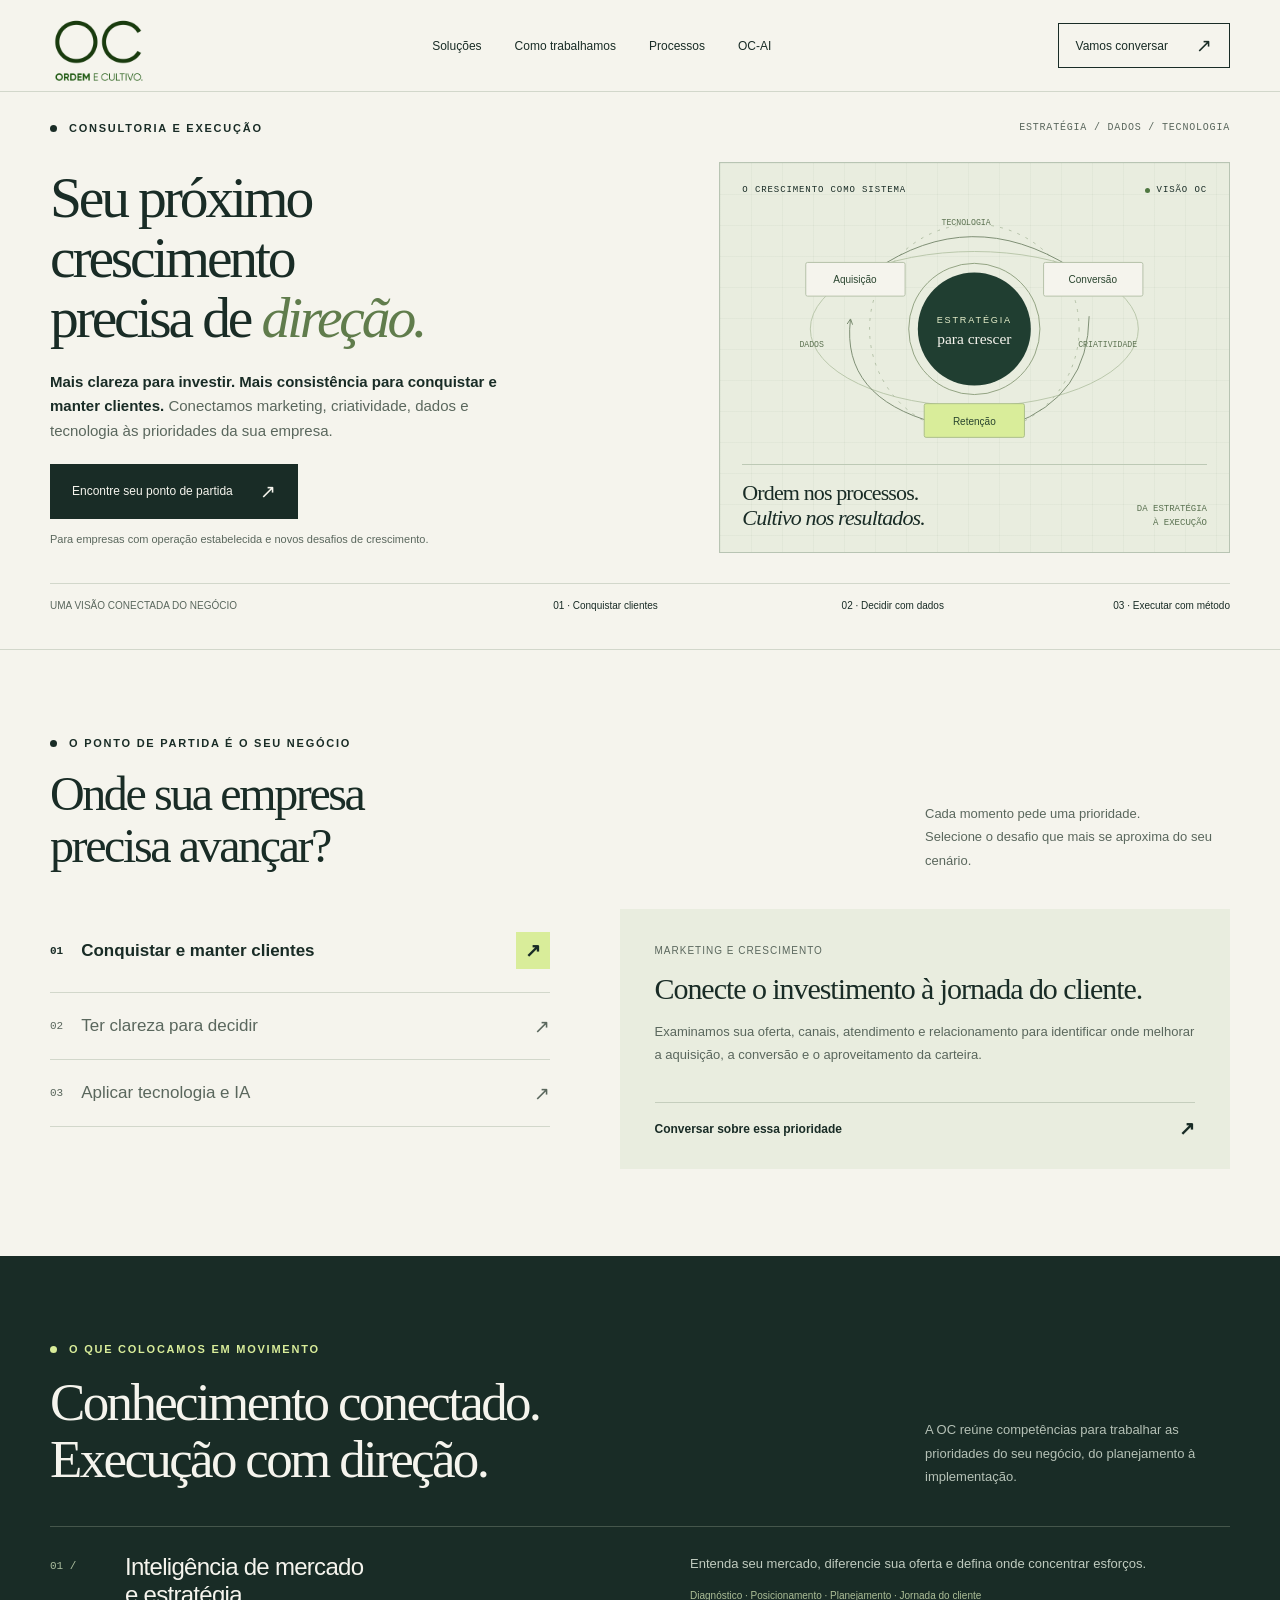
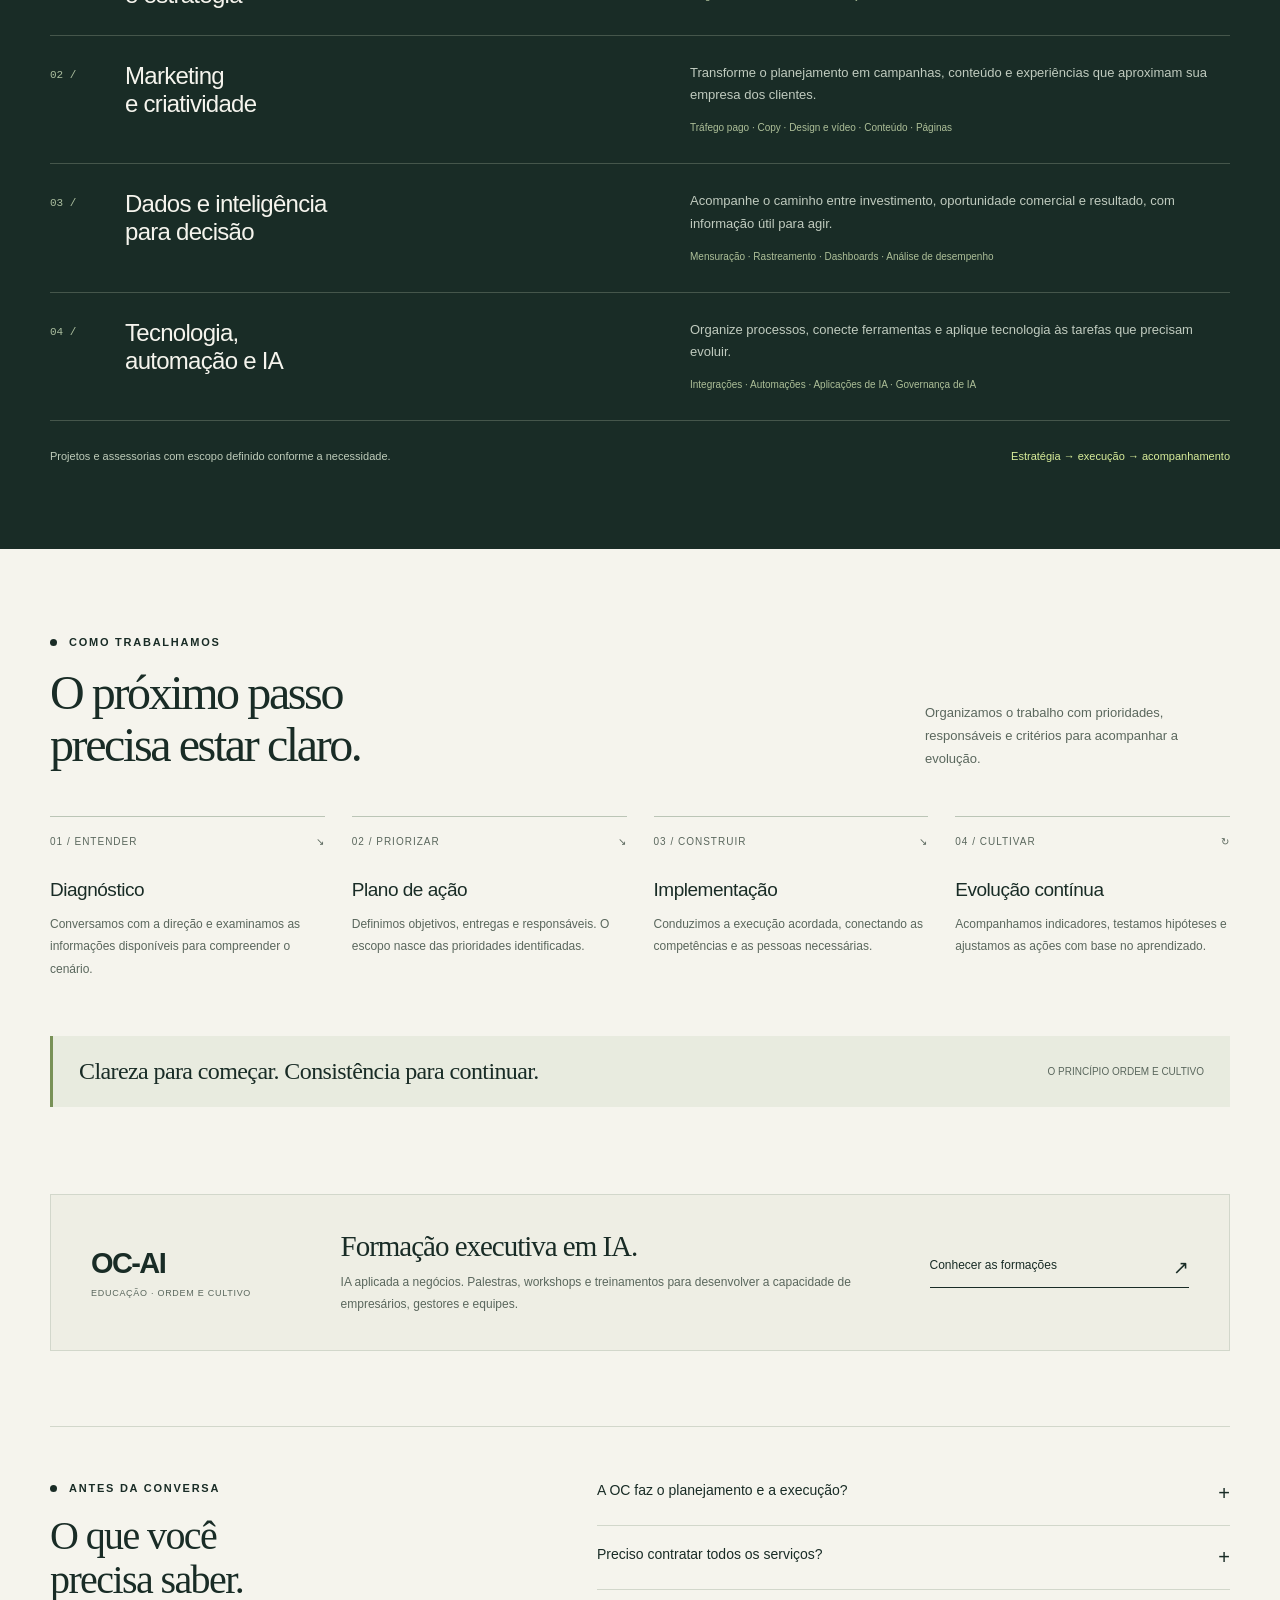
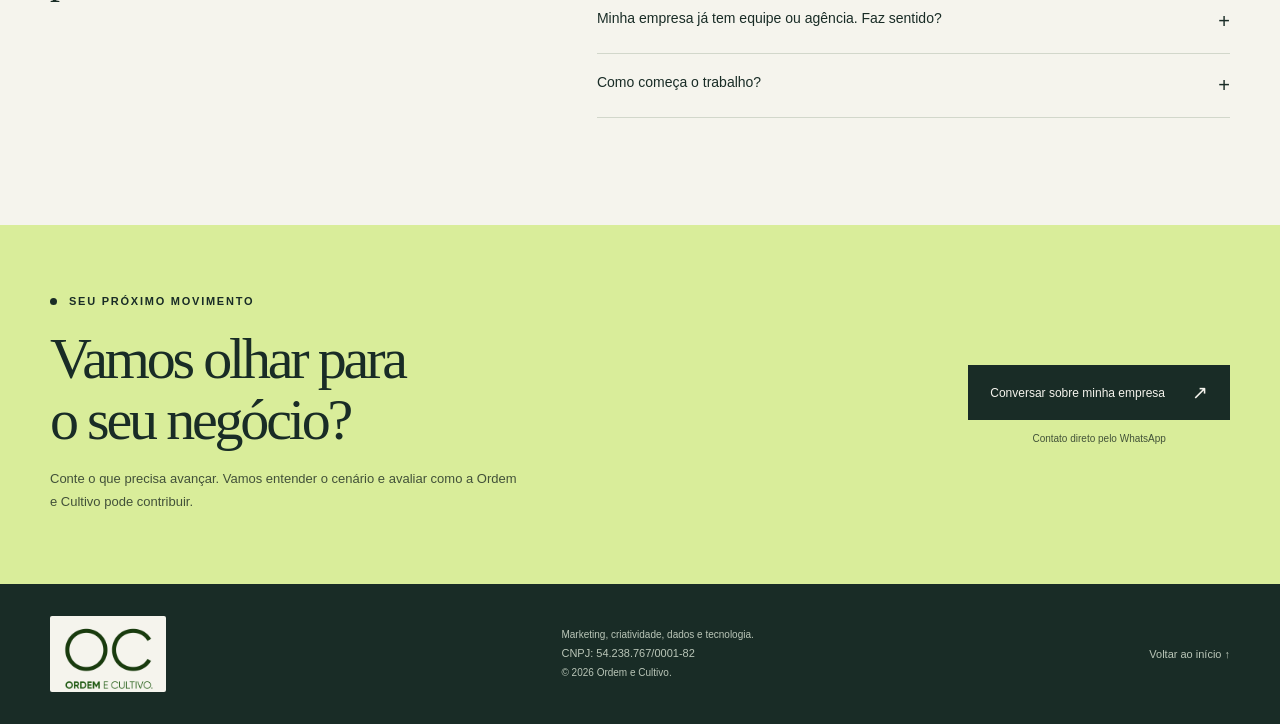
==== commit adaf88cf: "Adiciona pagina anterior em /processos" ====
--- a/index.html
+++ b/index.html
@@ -32,7 +32,7 @@
 <a class="skip" href="#principal">Pular para o conteúdo</a>
 <header><div class="wrap nav">
   <a class="brand" href="#topo" aria-label="Ordem e Cultivo — início"><img class="brand-logo" src="assets/logo-ordem-e-cultivo.png" alt="OC — Ordem e Cultivo" width="112" height="84"></a>
-  <nav class="nav-links" id="navigation" aria-label="Navegação principal"><a href="#solucoes">Soluções</a><a href="#metodo">Como trabalhamos</a><a href="https://ai.ordemcultivo.com.br/">OC-AI</a></nav>
+  <nav class="nav-links" id="navigation" aria-label="Navegação principal"><a href="#solucoes">Soluções</a><a href="#metodo">Como trabalhamos</a><a href="processos/">Processos</a><a href="https://ai.ordemcultivo.com.br/">OC-AI</a></nav>
   <a class="nav-cta" href="https://wa.me/5547991653962" target="_blank" rel="noopener noreferrer">Vamos conversar <span class="arrow" aria-hidden="true">↗</span></a>
   <button class="menu-toggle" aria-expanded="false" aria-controls="navigation">Menu +</button>
 </div></header>
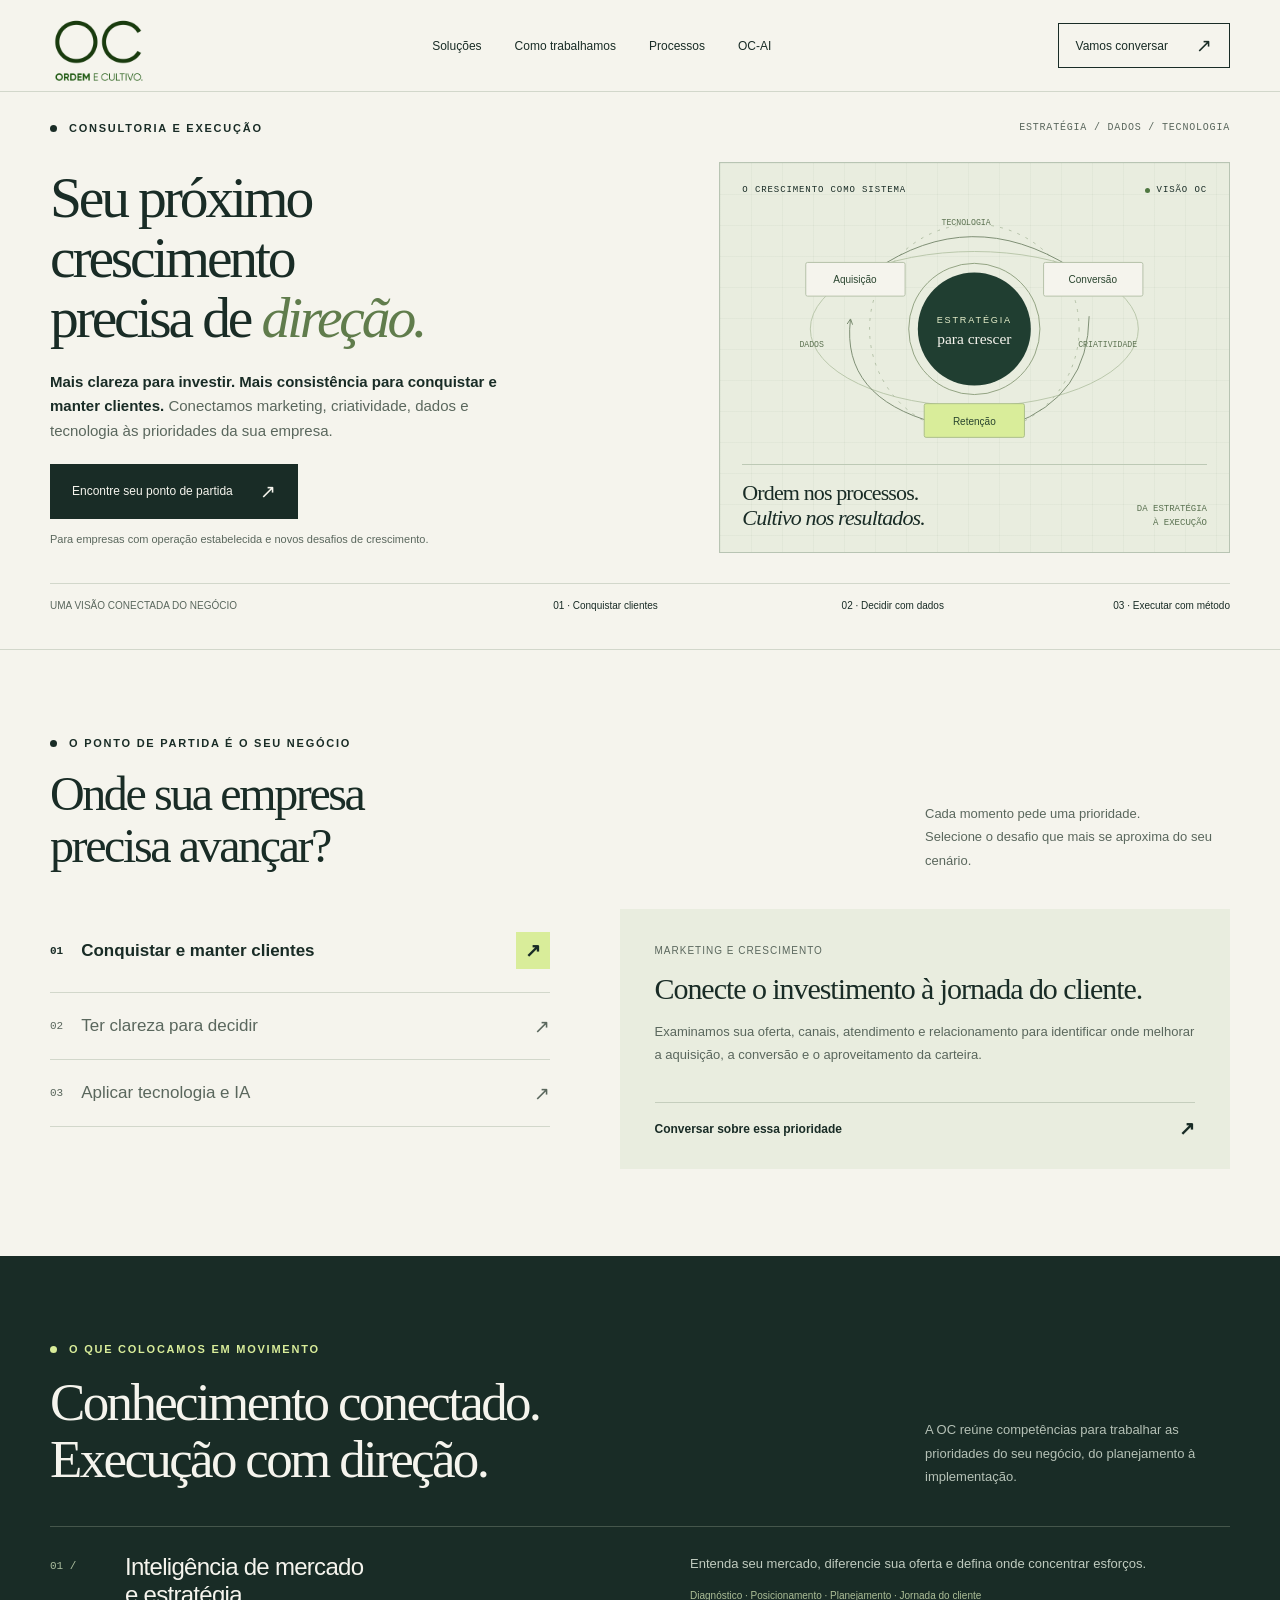
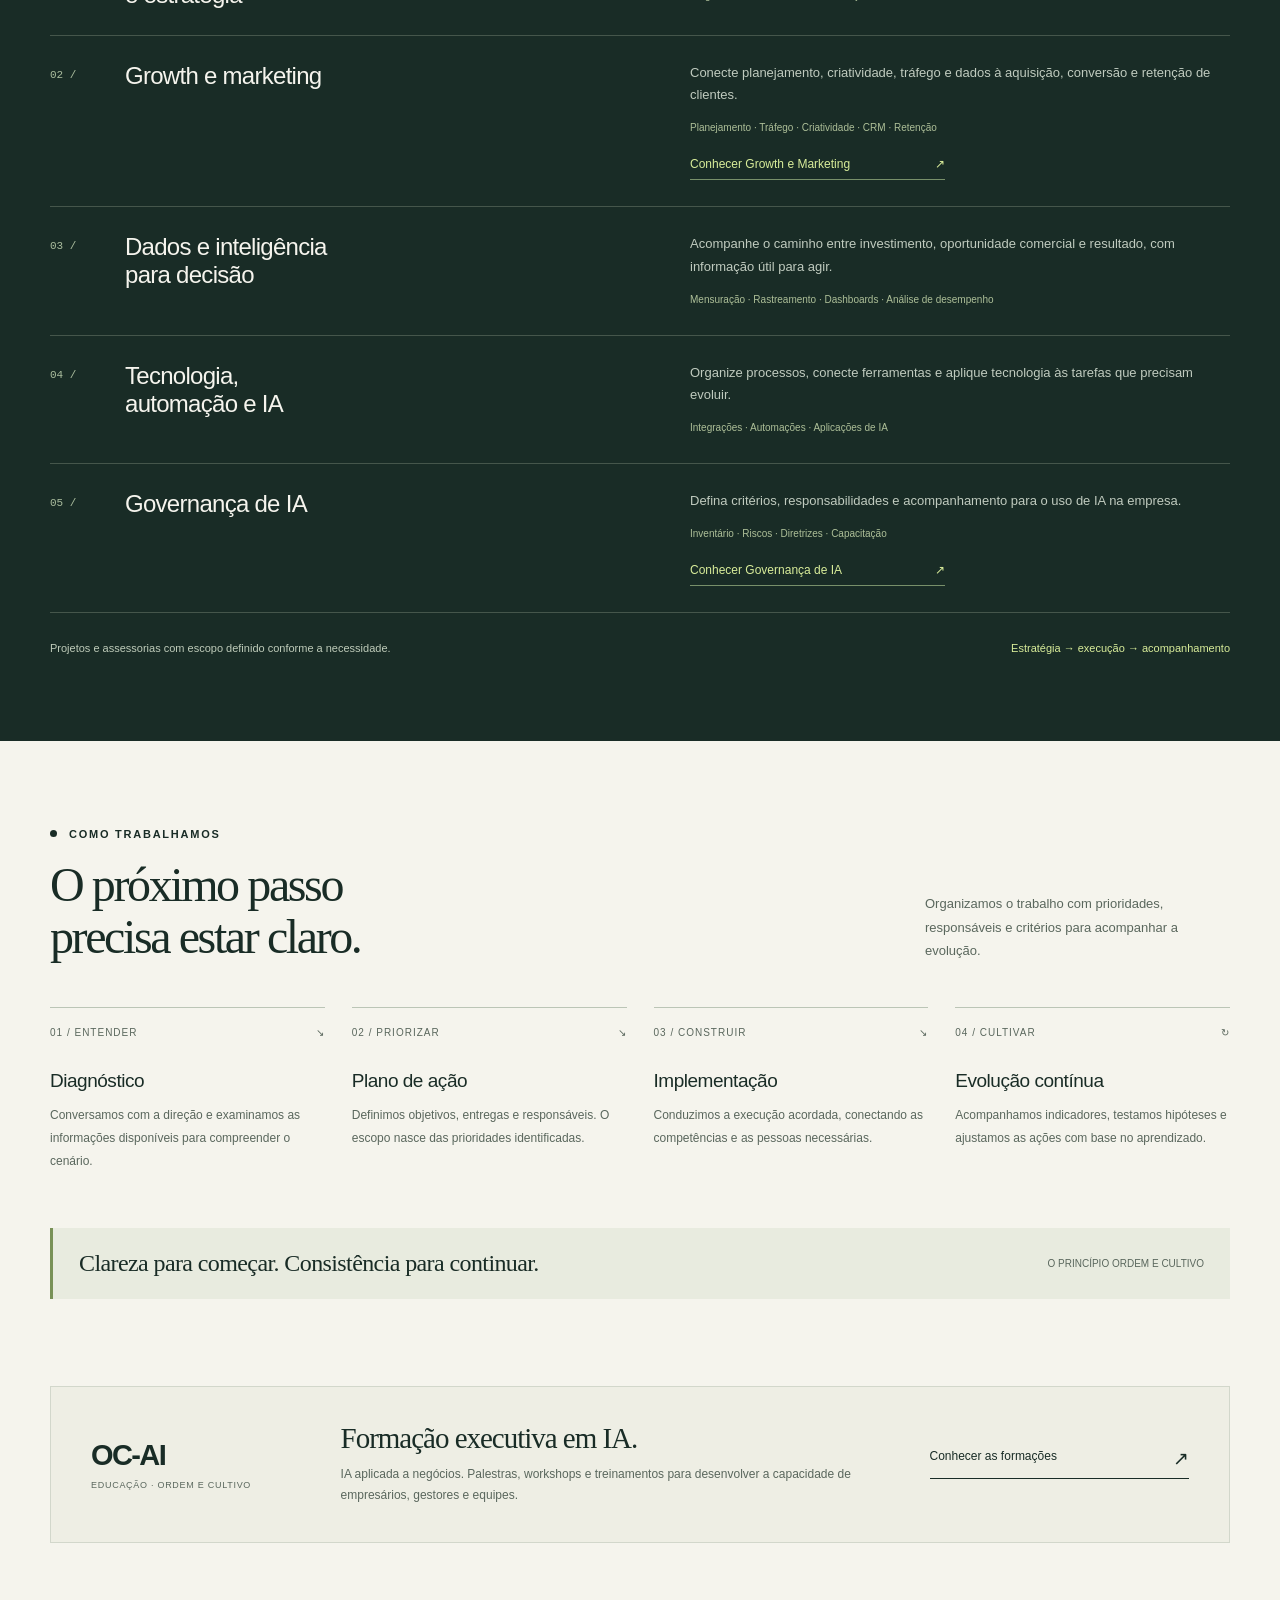
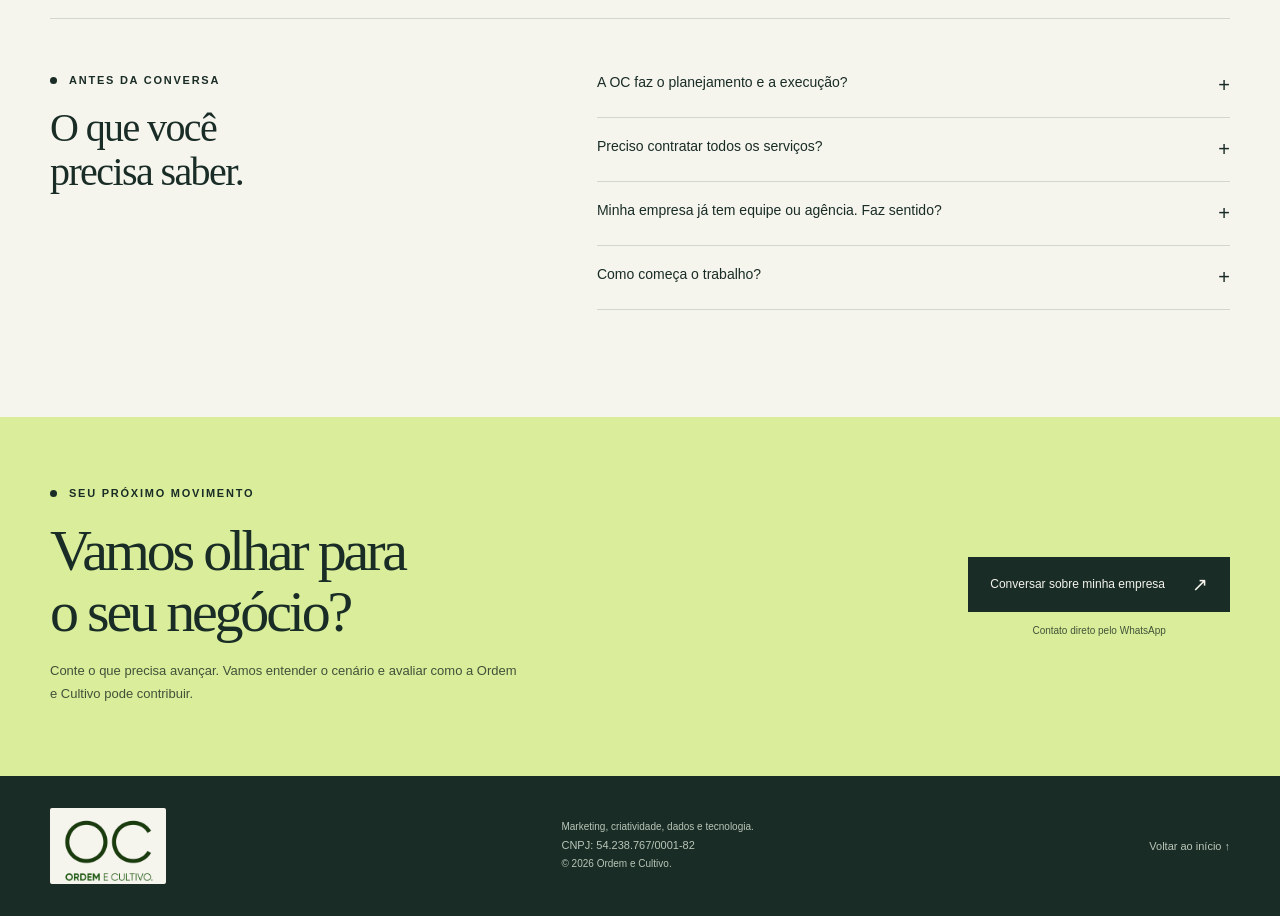
==== commit 803aac96: "Publica landing pages de growth marketing e governanca de IA" ====
--- a/index.html
+++ b/index.html
@@ -26,6 +26,7 @@
     .hero{padding:30px 0 22px}.hero-grid{grid-template-columns:minmax(0,1.15fr) minmax(0,.95fr);gap:clamp(28px,4vw,60px);padding:28px 0 30px}.hero h1{font-size:clamp(46px,4.5vw,68px);line-height:1.04;letter-spacing:-.055em;margin-bottom:22px}.hero h1 span{display:block}.hero-copy{max-width:480px;font-size:15px;line-height:1.65;margin-bottom:20px}.hero-footnote{max-width:470px;font-size:11px;line-height:1.5;margin:12px 0 0}.growth-art{min-height:0;padding:22px}.diagram{height:clamp(225px,21vw,280px)}.hero-strip{padding-top:16px}.priorities{margin-top:16px}
     @media(min-width:761px) and (max-height:740px){.hero{padding-top:24px}.hero-grid{padding:20px 0 24px}.hero h1{font-size:clamp(44px,4.2vw,60px)}.diagram{height:235px}}
     @media(max-width:760px){.hero{padding-top:24px}.hero-grid{grid-template-columns:minmax(0,1fr);gap:26px;padding:24px 0}.hero h1{font-size:clamp(42px,8.5vw,60px);line-height:1.04;margin-bottom:20px}.hero-copy{font-size:14px;line-height:1.65}.hero-footnote{font-size:10px}.growth-art{padding:18px}.diagram{height:220px}.art-bottom p{font-size:21px}.art-bottom span{font-size:8px}.hero-strip{line-height:1.6}.art-label{font-size:8px}}
+    .service-detail{display:flex;align-items:center;justify-content:space-between;gap:16px;max-width:255px;font-size:12px;color:var(--lime);border-bottom:1px solid #78906a;padding:14px 0 8px;margin-top:6px}.service-detail:hover span{transform:translate(3px,-3px)}.service-detail span{transition:transform .2s}.service-row h3 a:hover{color:var(--lime)}
   </style>
 </head>
 <body id="topo">
@@ -80,9 +81,10 @@
   <section class="services" id="solucoes"><div class="wrap">
     <div class="section-head"><div><div class="eyebrow">O que colocamos em movimento</div><h2>Conhecimento conectado.<br>Execução com direção.</h2></div><p>A OC reúne competências para trabalhar as prioridades do seu negócio, do planejamento à implementação.</p></div>
     <article class="service-row"><span class="service-number">01 /</span><h3>Inteligência de mercado<br>e estratégia</h3><div class="service-desc"><p>Entenda seu mercado, diferencie sua oferta e defina onde concentrar esforços.</p><span class="service-tags">Diagnóstico · Posicionamento · Planejamento · Jornada do cliente</span></div></article>
-    <article class="service-row"><span class="service-number">02 /</span><h3>Marketing<br>e criatividade</h3><div class="service-desc"><p>Transforme o planejamento em campanhas, conteúdo e experiências que aproximam sua empresa dos clientes.</p><span class="service-tags">Tráfego pago · Copy · Design e vídeo · Conteúdo · Páginas</span></div></article>
+    <article class="service-row"><span class="service-number">02 /</span><h3><a href="growth-marketing/">Growth e marketing</a></h3><div class="service-desc"><p>Conecte planejamento, criatividade, tráfego e dados à aquisição, conversão e retenção de clientes.</p><span class="service-tags">Planejamento · Tráfego · Criatividade · CRM · Retenção</span><a class="service-detail" href="growth-marketing/">Conhecer Growth e Marketing <span aria-hidden="true">↗</span></a></div></article>
     <article class="service-row"><span class="service-number">03 /</span><h3>Dados e inteligência<br>para decisão</h3><div class="service-desc"><p>Acompanhe o caminho entre investimento, oportunidade comercial e resultado, com informação útil para agir.</p><span class="service-tags">Mensuração · Rastreamento · Dashboards · Análise de desempenho</span></div></article>
-    <article class="service-row"><span class="service-number">04 /</span><h3>Tecnologia,<br>automação e IA</h3><div class="service-desc"><p>Organize processos, conecte ferramentas e aplique tecnologia às tarefas que precisam evoluir.</p><span class="service-tags">Integrações · Automações · Aplicações de IA · Governança de IA</span></div></article>
+    <article class="service-row"><span class="service-number">04 /</span><h3>Tecnologia,<br>automação e IA</h3><div class="service-desc"><p>Organize processos, conecte ferramentas e aplique tecnologia às tarefas que precisam evoluir.</p><span class="service-tags">Integrações · Automações · Aplicações de IA</span></div></article>
+    <article class="service-row"><span class="service-number">05 /</span><h3><a href="governanca-de-ia/">Governança de IA</a></h3><div class="service-desc"><p>Defina critérios, responsabilidades e acompanhamento para o uso de IA na empresa.</p><span class="service-tags">Inventário · Riscos · Diretrizes · Capacitação</span><a class="service-detail" href="governanca-de-ia/">Conhecer Governança de IA <span aria-hidden="true">↗</span></a></div></article>
     <div class="services-note"><span>Projetos e assessorias com escopo definido conforme a necessidade.</span><strong>Estratégia → execução → acompanhamento</strong></div>
   </div></section>
 
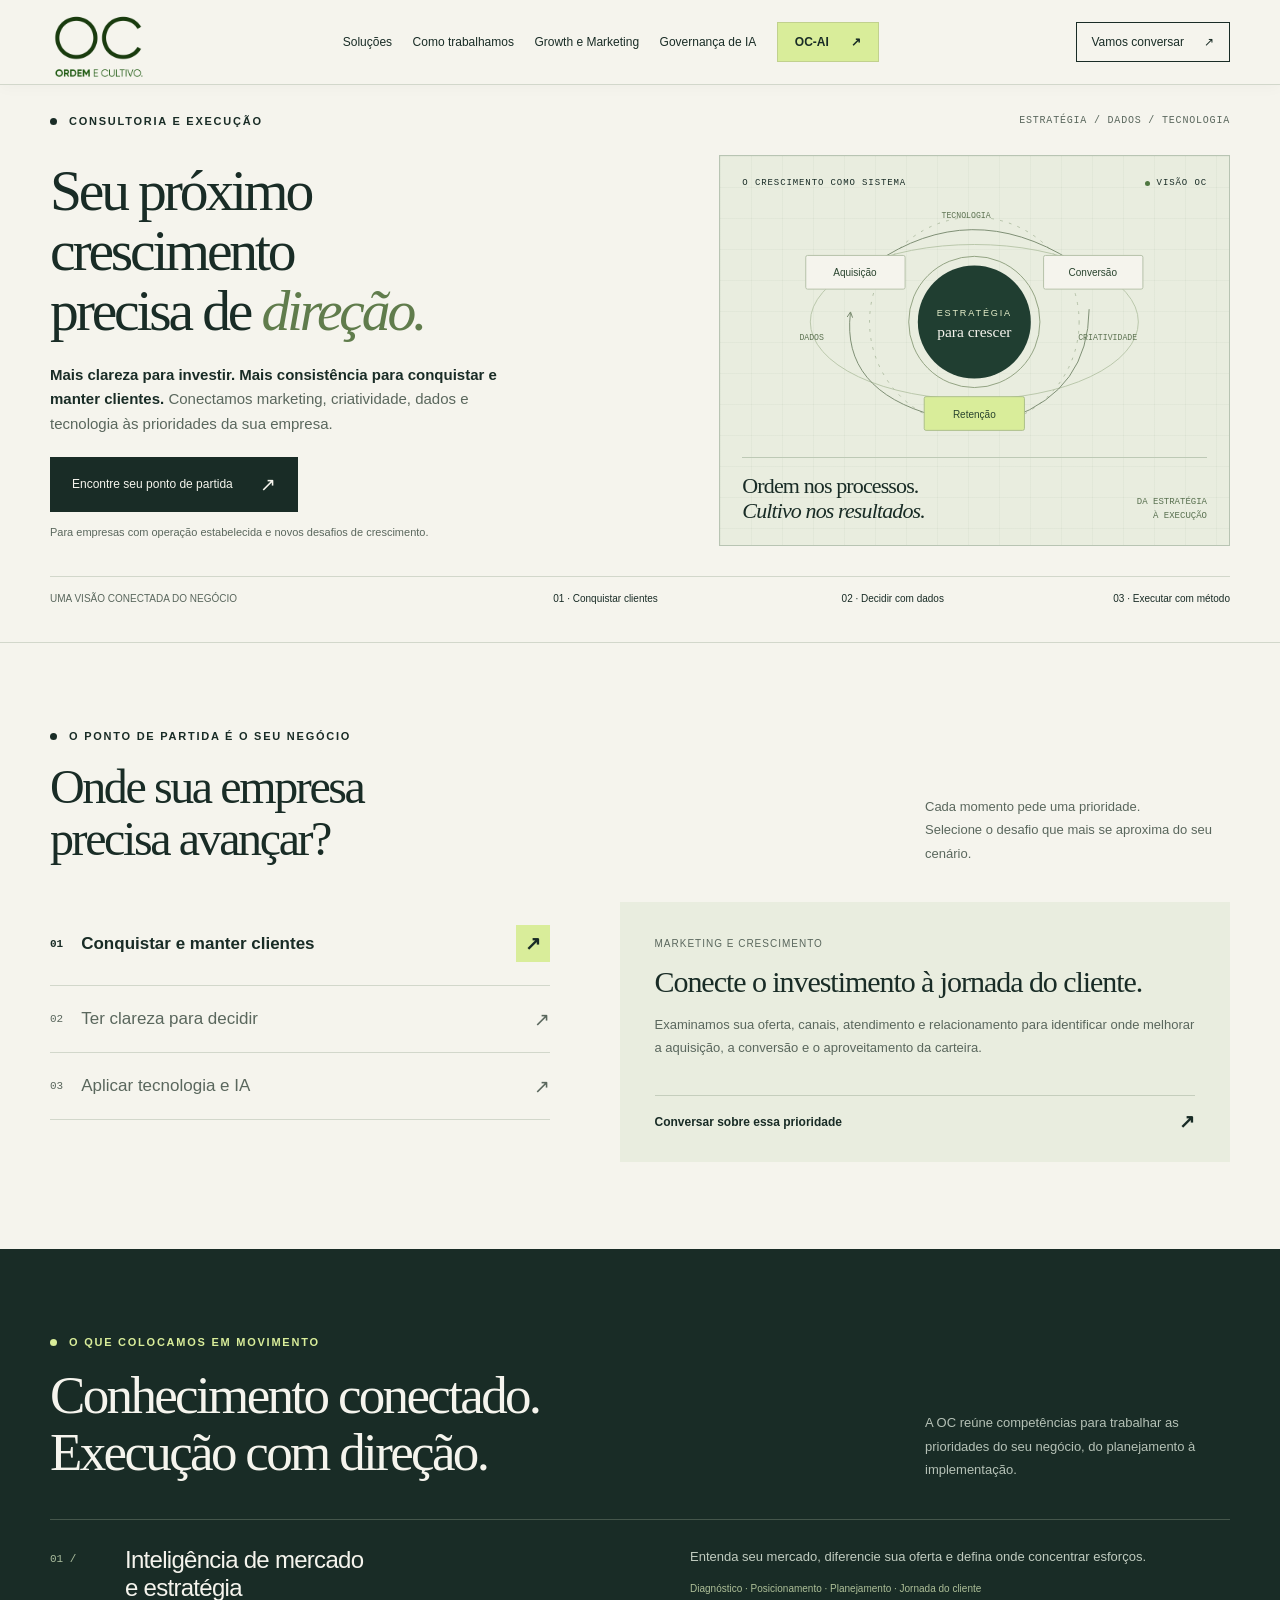
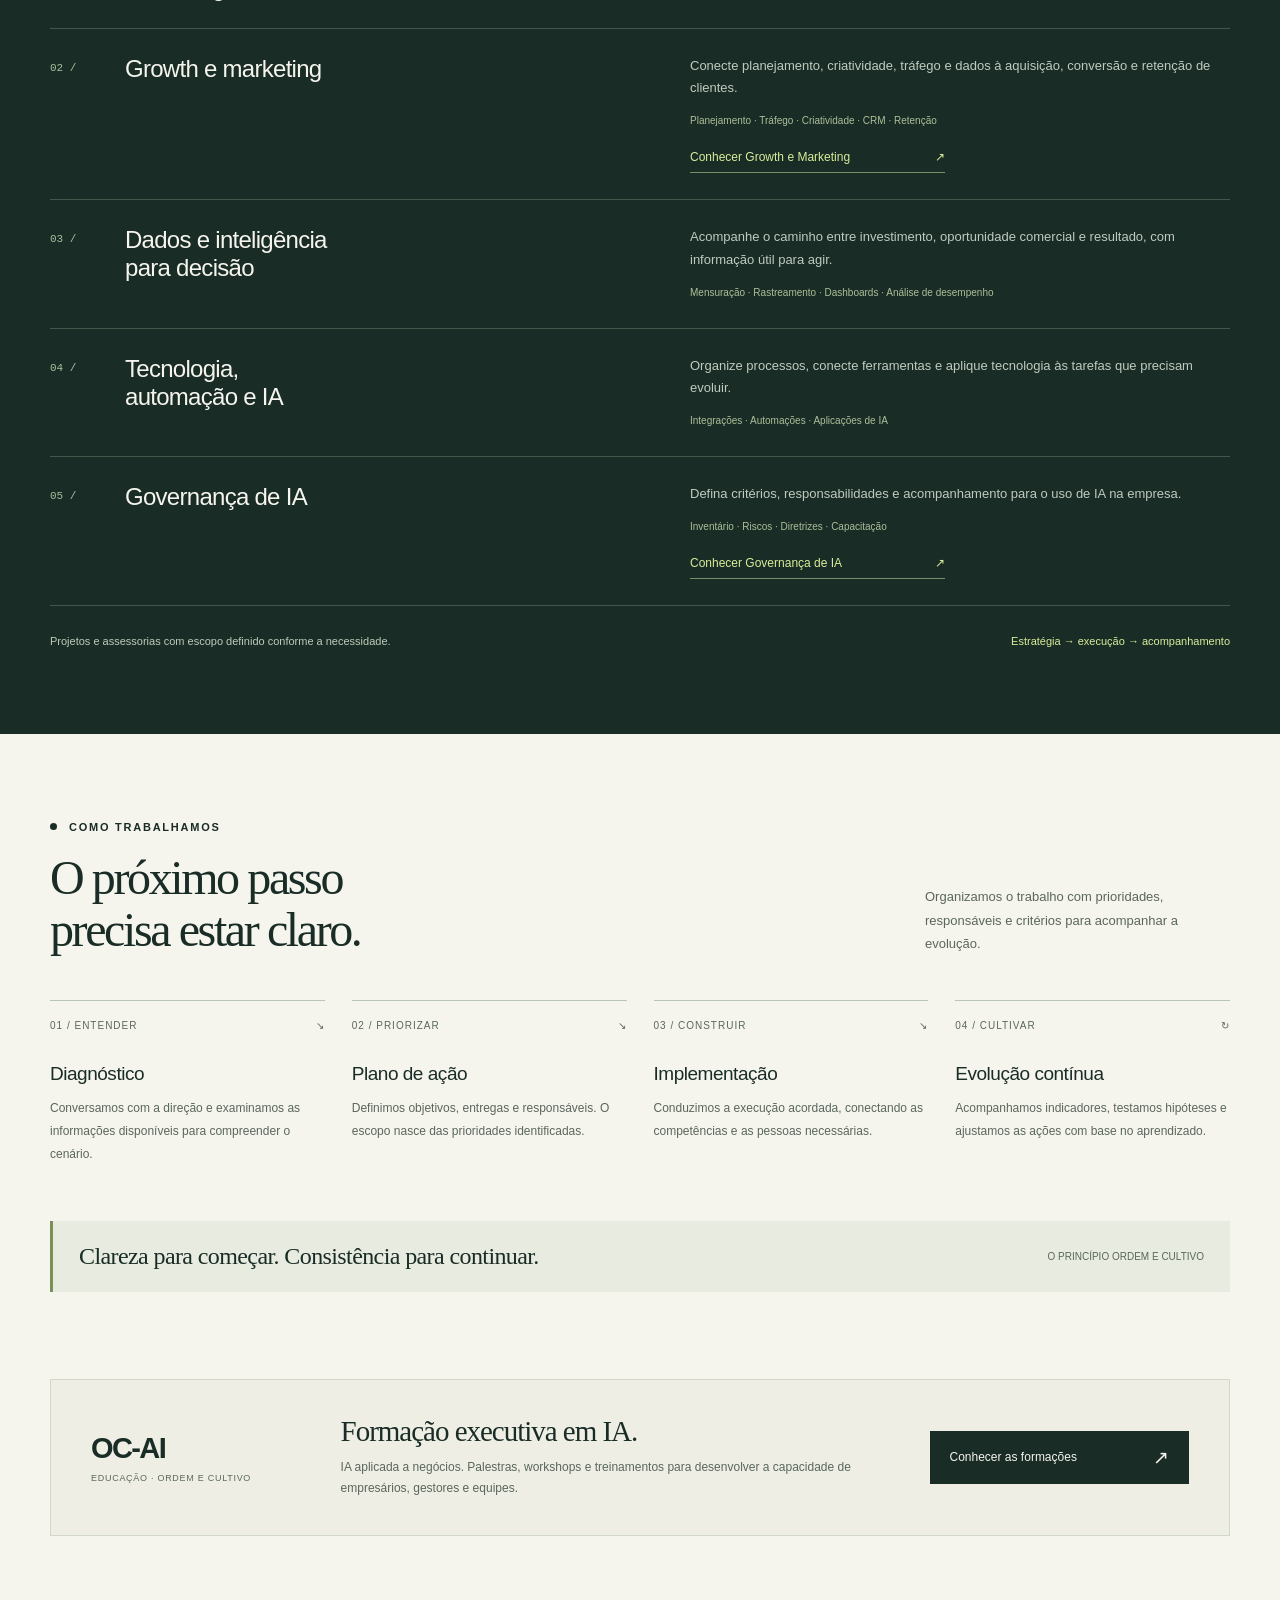
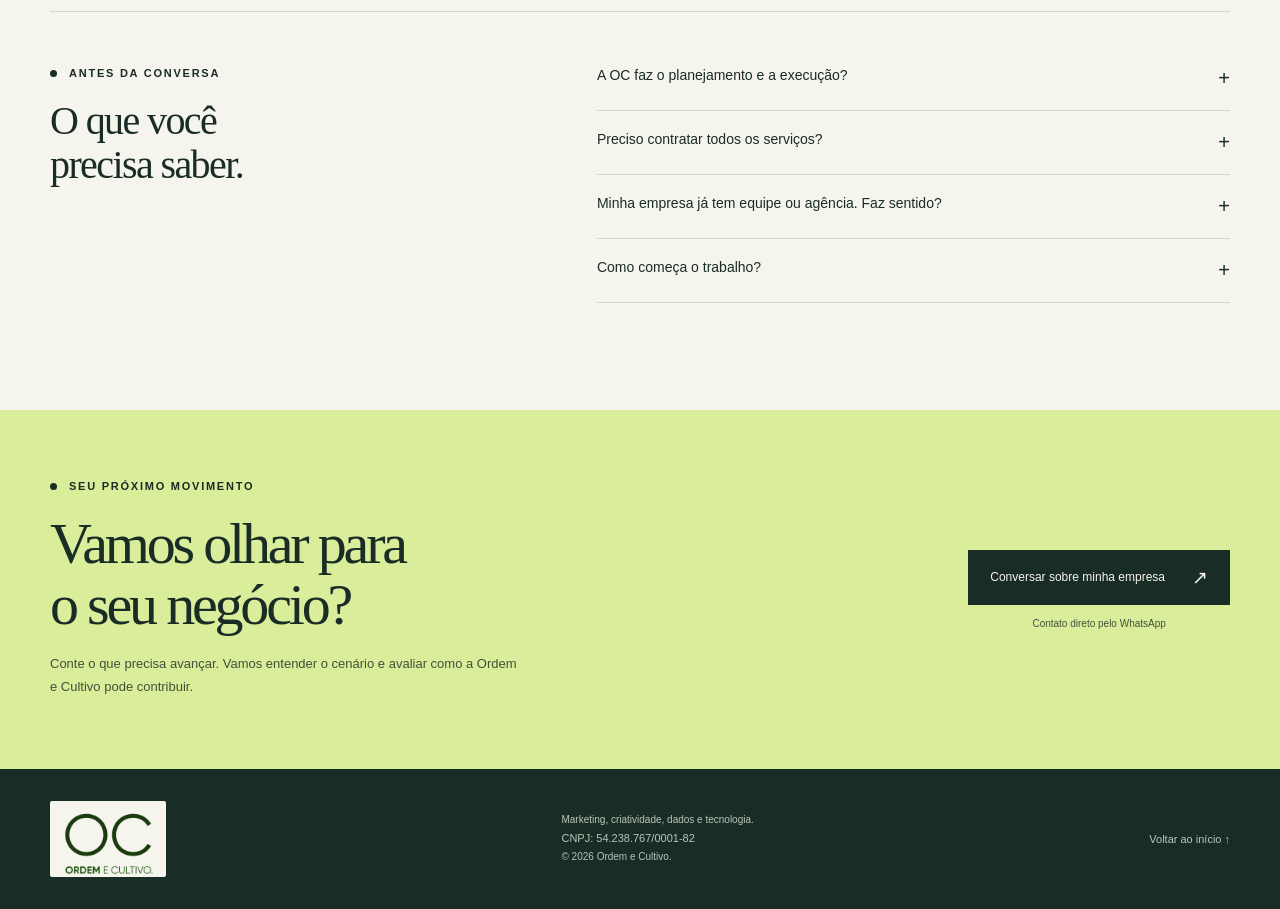
==== commit c40ee339: "Melhora navegacao fixa e destaca Growth Governanca e OC-AI" ====
--- a/index.html
+++ b/index.html
@@ -28,14 +28,15 @@
     @media(max-width:760px){.hero{padding-top:24px}.hero-grid{grid-template-columns:minmax(0,1fr);gap:26px;padding:24px 0}.hero h1{font-size:clamp(42px,8.5vw,60px);line-height:1.04;margin-bottom:20px}.hero-copy{font-size:14px;line-height:1.65}.hero-footnote{font-size:10px}.growth-art{padding:18px}.diagram{height:220px}.art-bottom p{font-size:21px}.art-bottom span{font-size:8px}.hero-strip{line-height:1.6}.art-label{font-size:8px}}
     .service-detail{display:flex;align-items:center;justify-content:space-between;gap:16px;max-width:255px;font-size:12px;color:var(--lime);border-bottom:1px solid #78906a;padding:14px 0 8px;margin-top:6px}.service-detail:hover span{transform:translate(3px,-3px)}.service-detail span{transition:transform .2s}.service-row h3 a:hover{color:var(--lime)}
   </style>
+<link rel="stylesheet" href="assets/navigation.css?v=1">
 </head>
 <body id="topo">
 <a class="skip" href="#principal">Pular para o conteúdo</a>
-<header><div class="wrap nav">
-  <a class="brand" href="#topo" aria-label="Ordem e Cultivo — início"><img class="brand-logo" src="assets/logo-ordem-e-cultivo.png" alt="OC — Ordem e Cultivo" width="112" height="84"></a>
-  <nav class="nav-links" id="navigation" aria-label="Navegação principal"><a href="#solucoes">Soluções</a><a href="#metodo">Como trabalhamos</a><a href="processos/">Processos</a><a href="https://ai.ordemcultivo.com.br/">OC-AI</a></nav>
-  <a class="nav-cta" href="https://wa.me/5547991653962" target="_blank" rel="noopener noreferrer">Vamos conversar <span class="arrow" aria-hidden="true">↗</span></a>
-  <button class="menu-toggle" aria-expanded="false" aria-controls="navigation">Menu +</button>
+<header class="oc-header"><div class="wrap nav">
+  <a class="brand" href="./" aria-label="Ordem e Cultivo — início"><img class="brand-logo" src="assets/logo-ordem-e-cultivo.png" alt="OC — Ordem e Cultivo" width="96" height="76"></a>
+  <nav class="nav-links" id="navigation" aria-label="Navegação principal"><a href="#solucoes">Soluções</a><a href="#metodo">Como trabalhamos</a><a href="growth-marketing/">Growth e Marketing</a><a href="governanca-de-ia/">Governança de IA</a><a class="nav-education" href="https://ai.ordemcultivo.com.br/">OC-AI <span aria-hidden="true">↗</span></a><a class="mobile-contact" href="https://wa.me/5547991653962" target="_blank" rel="noopener noreferrer">Falar no WhatsApp ↗</a></nav>
+  <a class="nav-cta" href="https://wa.me/5547991653962" target="_blank" rel="noopener noreferrer">Vamos conversar <span aria-hidden="true">↗</span></a>
+  <button class="menu-toggle" type="button" aria-expanded="false" aria-controls="navigation">Menu +</button>
 </div></header>
 <main id="principal">
   <section class="hero wrap">
@@ -112,12 +113,6 @@
 </main>
 <footer><div class="wrap"><a class="brand" href="#topo"><img class="brand-logo" src="assets/logo-ordem-e-cultivo.png" alt="OC — Ordem e Cultivo" width="112" height="84"></a><p>Marketing, criatividade, dados e tecnologia.<br><span class="cnpj">CNPJ: 54.238.767/0001-82</span><br>© 2026 Ordem e Cultivo.</p><a class="back" href="#topo">Voltar ao início ↑</a></div></footer>
 <script>
-  const menu = document.querySelector('.menu-toggle');
-  const navigation = document.querySelector('#navigation');
-  const closeMenu = () => { navigation.classList.remove('open'); menu.setAttribute('aria-expanded','false'); menu.textContent='Menu +'; };
-  menu.addEventListener('click', () => { const open = menu.getAttribute('aria-expanded') !== 'true'; menu.setAttribute('aria-expanded',String(open)); navigation.classList.toggle('open',open); menu.textContent = open ? 'Fechar −' : 'Menu +'; });
-  navigation.querySelectorAll('a').forEach(a=>a.addEventListener('click',closeMenu));
-  document.addEventListener('keydown', e=>{if(e.key==='Escape' && menu.getAttribute('aria-expanded')==='true'){closeMenu();menu.focus();}});
   const content = {
     growth:{label:'Marketing e crescimento',title:'Conecte o investimento à jornada do cliente.',text:'Examinamos sua oferta, canais, atendimento e relacionamento para identificar onde melhorar a aquisição, a conversão e o aproveitamento da carteira.',message:'Olá, quero conversar sobre aquisição e retenção de clientes.'},
     data:{label:'Dados e decisões',title:'Transforme informação dispersa em direção.',text:'Organizamos a mensuração e a leitura dos indicadores para que a direção acompanhe o desempenho, identifique gargalos e escolha as próximas ações com mais clareza.',message:'Olá, quero conversar sobre dados e indicadores da minha empresa.'},
@@ -127,5 +122,6 @@
   function activate(tab){tabs.forEach(t=>{t.setAttribute('aria-selected',String(t===tab));t.tabIndex=t===tab?0:-1;});const c=content[tab.dataset.key];document.querySelector('#panel-label').textContent=c.label;document.querySelector('#panel-title').textContent=c.title;document.querySelector('#panel-text').textContent=c.text;document.querySelector('#priority-link').href='https://wa.me/5547991653962?text='+encodeURIComponent(c.message);document.querySelector('#priority-panel').setAttribute('aria-labelledby',tab.id);}
   tabs.forEach((tab,i)=>{tab.addEventListener('click',()=>activate(tab));tab.addEventListener('keydown',e=>{let n;if(e.key==='ArrowDown')n=(i+1)%tabs.length;if(e.key==='ArrowUp')n=(i+tabs.length-1)%tabs.length;if(e.key==='Home')n=0;if(e.key==='End')n=tabs.length-1;if(n!==undefined){e.preventDefault();activate(tabs[n]);tabs[n].focus();}});});
 </script>
+<script src="assets/navigation.js?v=1" defer></script>
 </body>
 </html>
--- a/assets/navigation.css
+++ b/assets/navigation.css
@@ -0,0 +1,3 @@
+html{scroll-padding-top:108px}.oc-header{position:sticky;top:0;z-index:50;background:#f5f4ed;border-bottom:1px solid #d2d7cb;box-shadow:0 3px 14px #192c2607}.oc-header .nav{height:84px;min-height:84px;display:flex;align-items:center;justify-content:space-between;gap:22px}.oc-header .brand{display:block;flex-shrink:0}.oc-header .brand-logo{display:block;width:96px;height:76px;object-fit:cover}.oc-header .nav-links{display:flex;align-items:center;gap:clamp(16px,1.6vw,26px);font-size:12px}.oc-header .nav-links>a{white-space:nowrap;padding:11px 0}.oc-header .nav-links>a:hover{color:#527341}.oc-header .nav-links>a[aria-current=page]{box-shadow:inset 0 -2px #527341}.oc-header .nav-links .nav-education{display:inline-flex;align-items:center;justify-content:space-between;gap:22px;padding:12px 17px;background:#d9ed9a;border:1px solid #c1d18e;color:#192c26;font-weight:600;transition:background .2s}.oc-header .nav-links .nav-education:hover{background:#cadd86;color:#192c26}.oc-header .nav-cta{display:inline-flex;align-items:center;gap:20px;white-space:nowrap;border:1px solid #192c26;padding:12px 15px;font-size:12px;color:#192c26}.oc-header .nav-cta:hover{background:#e9eddf}.oc-header .menu-toggle{display:none;background:transparent;border:1px solid #9ba88e;color:#192c26;padding:10px 14px;font:12px 'Segoe UI',sans-serif;cursor:pointer}.oc-header .nav-links .mobile-contact{display:none}.education a{display:inline-flex;justify-content:space-between;align-items:center;gap:20px;background:#192c26;color:#f5f4ed;border:1px solid #192c26;padding:16px 19px;font-size:12px;min-height:52px;transition:background .2s}.education a:hover{background:#355440}.deliverables-intro{top:108px}.skip{z-index:100}a:focus-visible,button:focus-visible{outline:3px solid #5e863b;outline-offset:4px}
+@media(max-width:1100px){.oc-header .nav{height:76px;min-height:76px}.oc-header .brand-logo{width:88px;height:68px}.oc-header .nav-cta{display:none}.oc-header .menu-toggle{display:block}.oc-header .nav-links{display:none;position:absolute;top:75px;left:0;right:0;background:#f5f4ed;border-bottom:1px solid #b9c5ad;box-shadow:0 12px 20px #192c2615;padding:18px max(20px,calc((100vw - 1200px)/2));max-height:calc(100svh - 76px);overflow-y:auto}.oc-header .nav-links.open{display:flex;flex-direction:column;align-items:stretch;gap:4px}.oc-header .nav-links>a{padding:13px 4px;font-size:14px}.oc-header .nav-links .nav-education{padding:15px 17px;margin-top:7px}.oc-header .nav-links .mobile-contact{display:block;border-top:1px solid #d2d7cb;margin-top:12px;padding-top:18px;font-size:13px}.oc-header .nav-links>a[aria-current=page]{box-shadow:none;font-weight:600;color:#527341}html{scroll-padding-top:96px}.deliverables-intro{top:96px}}
+@media(prefers-reduced-motion:reduce){.oc-header .nav-links .nav-education,.education a{transition:none}}
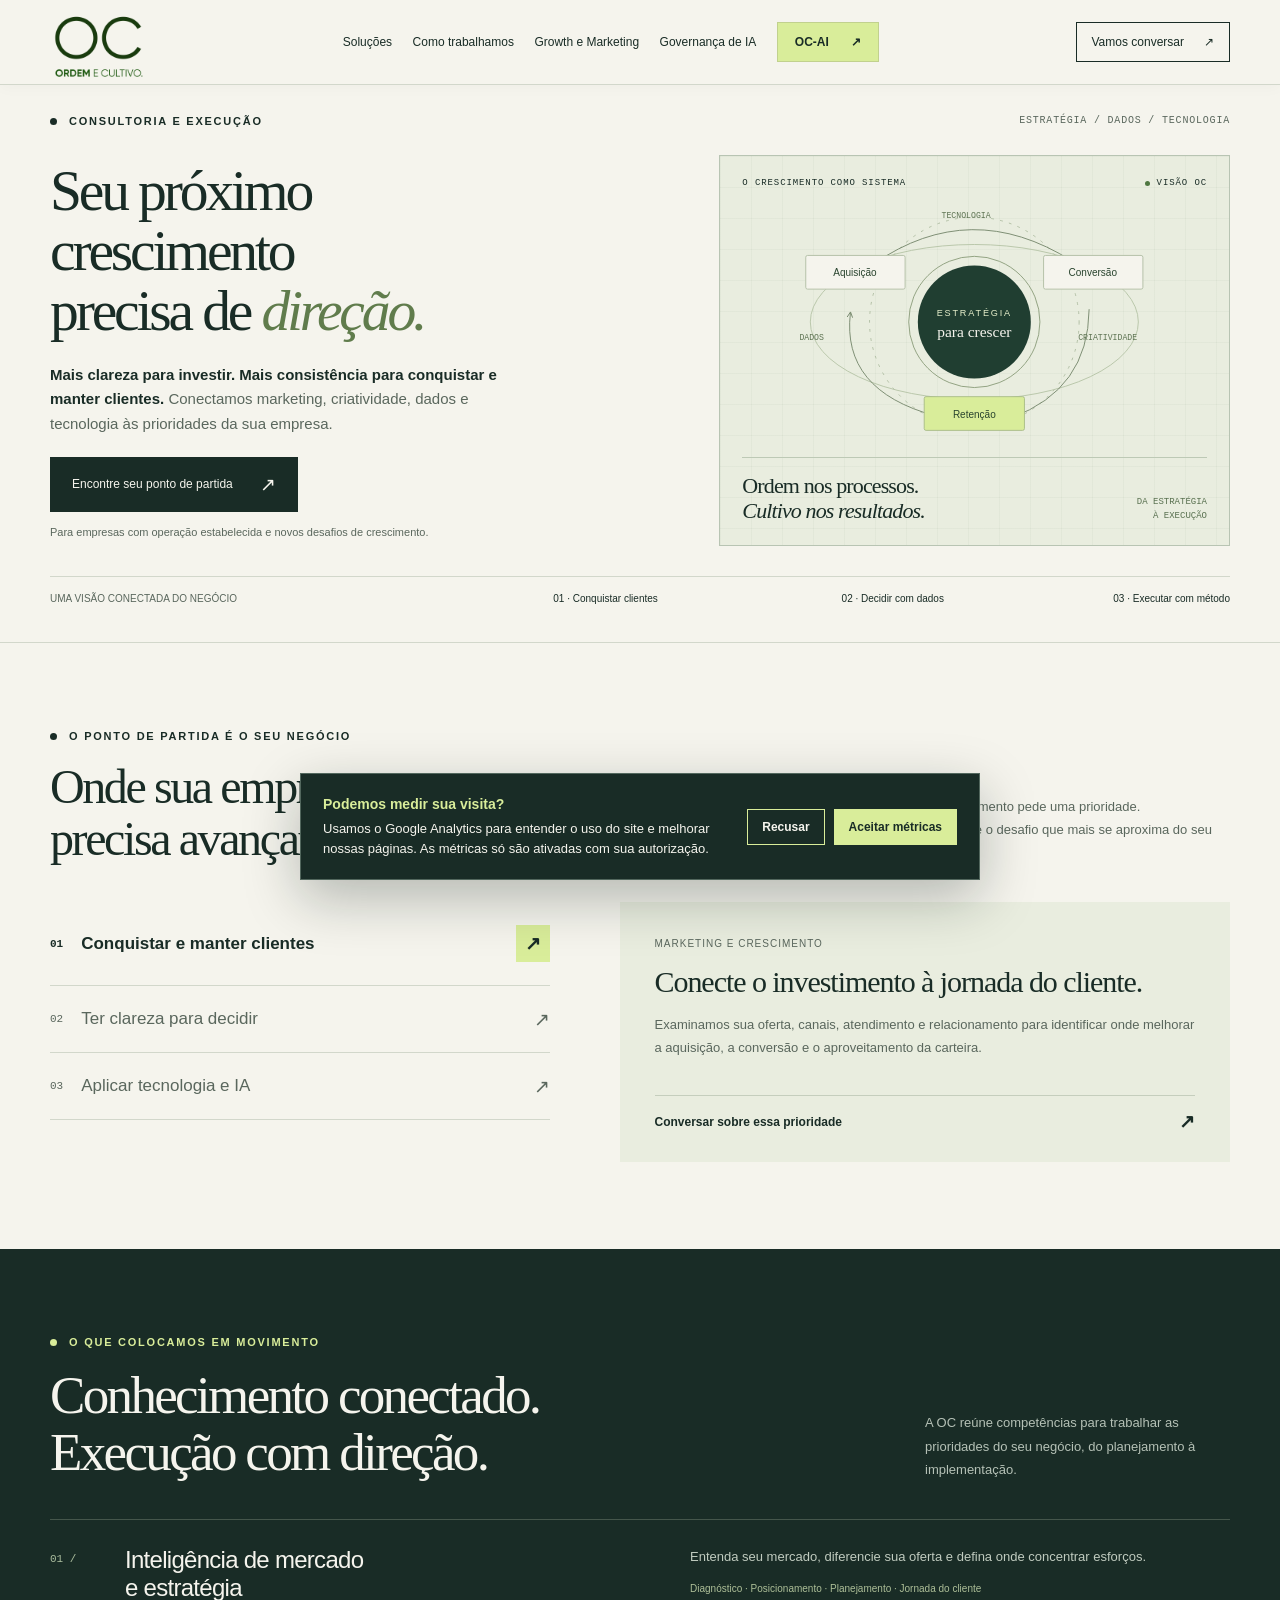
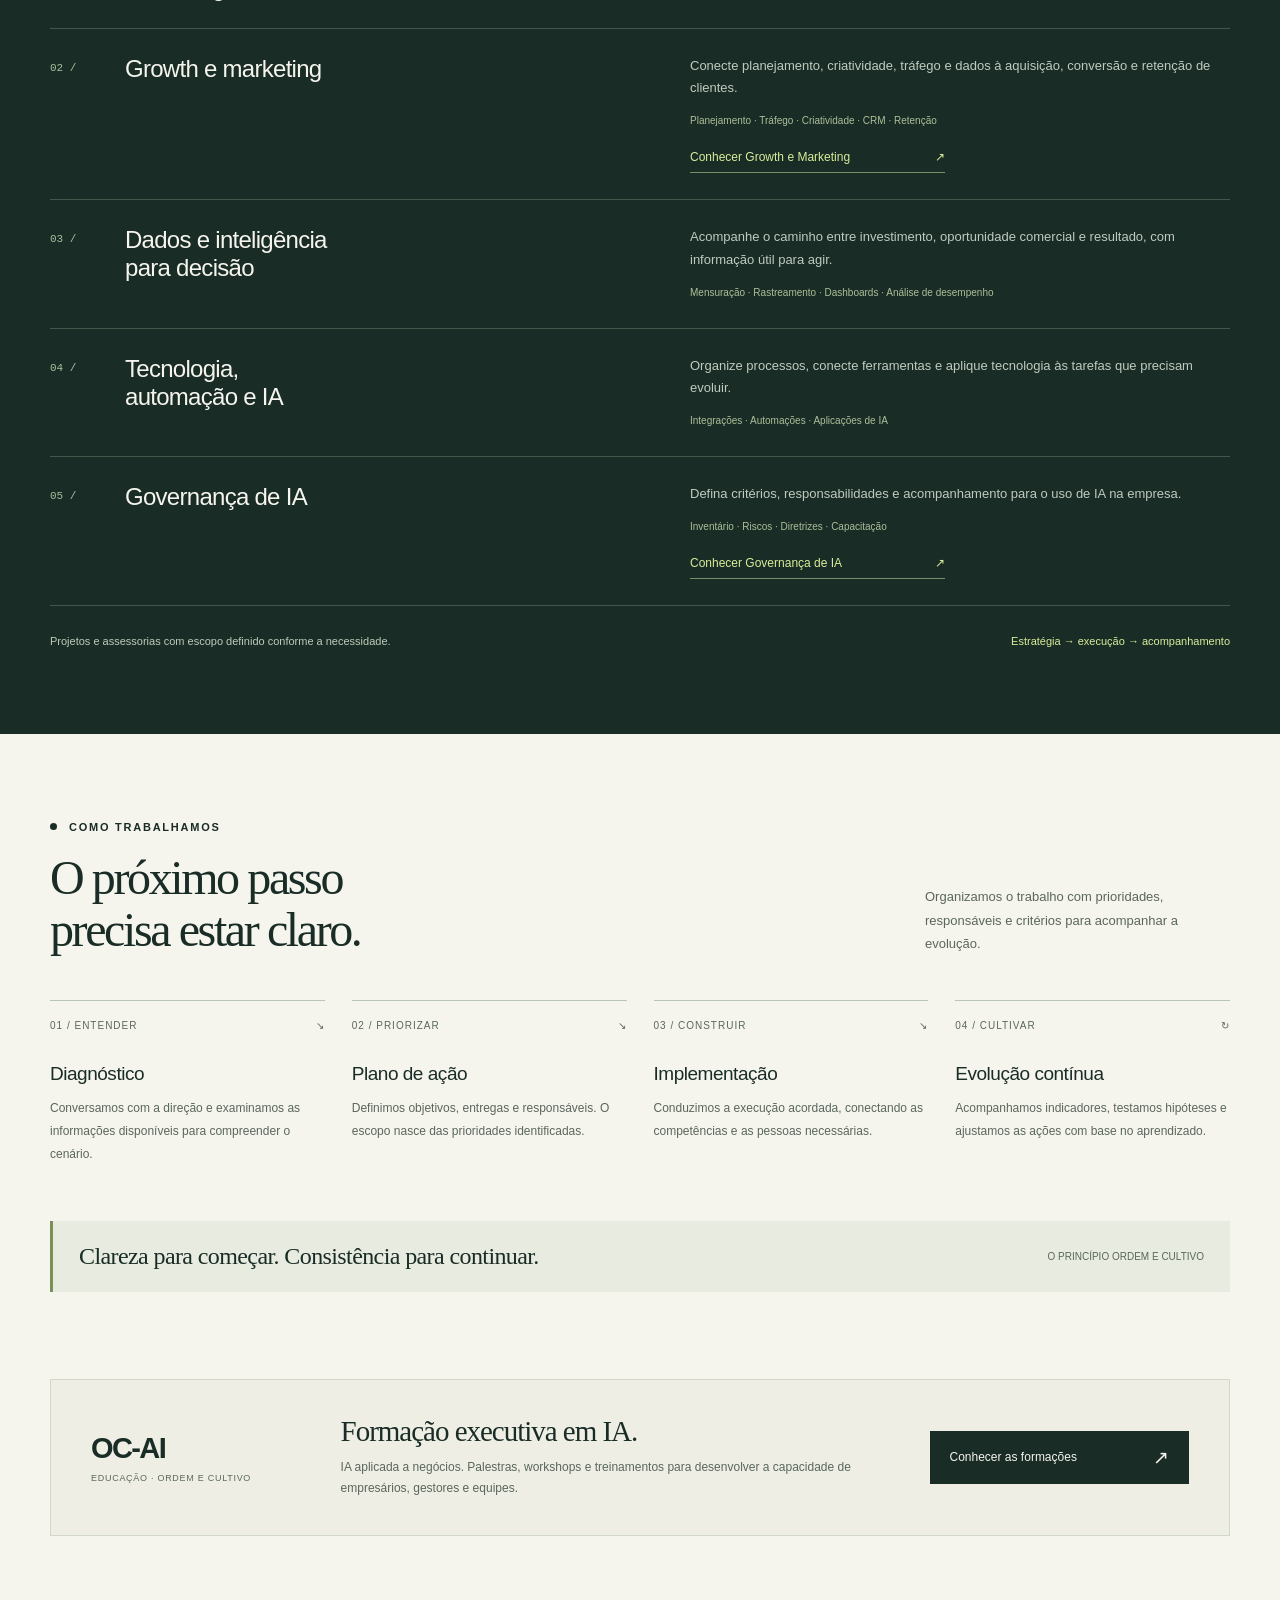
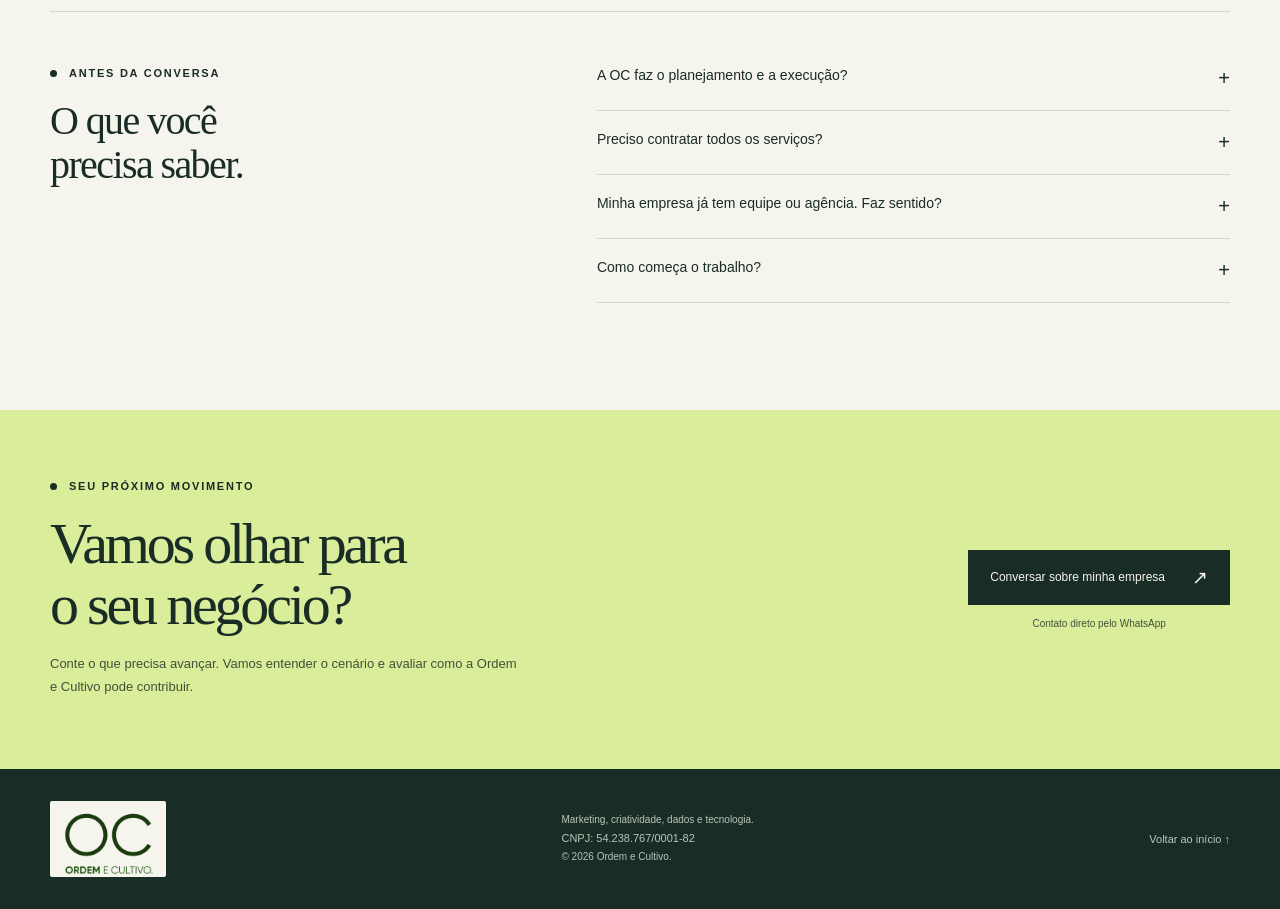
==== commit 9f003293: "Add GA4 measurement with consent controls" ====
--- a/index.html
+++ b/index.html
@@ -123,5 +123,6 @@
   tabs.forEach((tab,i)=>{tab.addEventListener('click',()=>activate(tab));tab.addEventListener('keydown',e=>{let n;if(e.key==='ArrowDown')n=(i+1)%tabs.length;if(e.key==='ArrowUp')n=(i+tabs.length-1)%tabs.length;if(e.key==='Home')n=0;if(e.key==='End')n=tabs.length-1;if(n!==undefined){e.preventDefault();activate(tabs[n]);tabs[n].focus();}});});
 </script>
 <script src="assets/navigation.js?v=1" defer></script>
+<script src="assets/analytics.js?v=1" defer></script>
 </body>
 </html>
